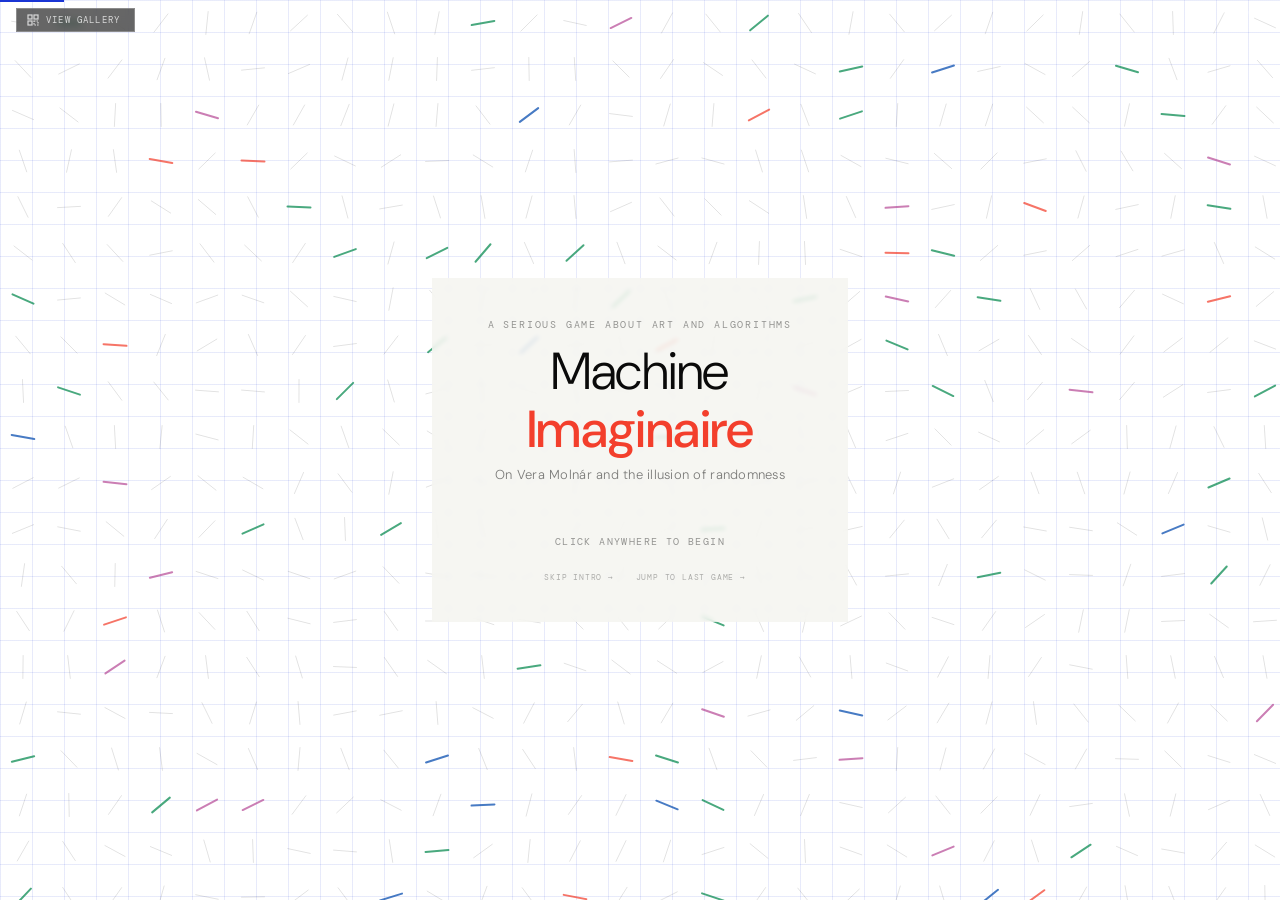
==== index.html @ 977dddbe "Refactor styles and enhance image handling Updated styling and layout for various elements. Improved" ====
<!DOCTYPE html>
<html lang="en">
<head>
  <meta charset="UTF-8">
  <meta name="viewport" content="width=device-width, initial-scale=1.0">
  <title>Vera Molnár — Machine Imaginaire</title>
  <link href="https://fonts.googleapis.com/css2?family=DM+Sans:ital,wght@0,300;0,400;0,500;1,300;1,400&family=DM+Mono:wght@400;500&display=swap" rel="stylesheet">
  <style>
* { box-sizing: border-box; margin: 0; padding: 0; }

:root {
  --white:#ffffff; --black:#0a0a0a; --blue:#1a35d4;
  --blue-lt:#e8ecfc; --red:#e8391a;
  --grid-line:rgba(26,53,212,0.10); --grey:#f2f2f2; --mid:#666;
  --accent1:#1a35d4; --accent2:#0a0a0a; --accent-lt:#e8ecfc;
}
.level-1 { --accent1:#f33f2c; --accent2:#0047ad; --accent-lt:#fdecea; }
.level-2 { --accent1:#02874c; --accent2:#3d3c41; --accent-lt:#e3f5ec; }
.level-end { --accent1:#0047ad; --accent2:#f8e106; --accent-lt:#fffde7; }

html,body { width:100%;height:100%;background:var(--black);
  font-family:'DM Sans',sans-serif;color:var(--black);overflow:hidden; }
#app { width:100vw;height:100vh;position:relative;overflow:hidden; }

.scene { display:none;width:100%;height:100%;position:absolute;inset:0;
  flex-direction:column;align-items:center;justify-content:center; }
.scene.active { display:flex; }
.scene.scrollable { overflow-y:auto;justify-content:flex-start;padding:48px 16px 200px; }

.bg-white { position:absolute;inset:0;background:#fff; }
.bg-grid { position:absolute;inset:0;background:#fff;
  background-image:repeating-linear-gradient(var(--grid-line) 0 1px,transparent 1px 100%),
    repeating-linear-gradient(90deg,var(--grid-line) 0 1px,transparent 1px 100%);
  background-size:32px 32px; }
.bg-black { position:absolute;inset:0;background:var(--black); }
.bg-dark  { position:absolute;inset:0;background:#111; }

/* ── Global progress ── */
.progress-bar { position:fixed;top:0;left:0;right:0;height:2px;
  background:rgba(255,255,255,0.08);z-index:200; }
.progress-fill { height:100%;background:var(--accent1,var(--blue));
  transition:width 0.5s ease,background 0.6s ease; }

.step-dots { position:fixed;top:10px;right:20px;display:flex;gap:6px;z-index:200; }
.sdot { width:5px;height:5px;border-radius:50%;background:rgba(255,255,255,0.2);transition:all 0.3s; }
.sdot.done { background:rgba(255,255,255,0.45); }
.sdot.active { background:#fff;width:16px;border-radius:3px; }

/* ── Scene heading ── */
.scene-heading {
  position:absolute;top:14px;left:50%;transform:translateX(-50%);
  z-index:15;pointer-events:none;
  font-family:'DM Mono',monospace;font-size:9px;letter-spacing:0.16em;
  text-transform:uppercase;color:rgba(0,0,0,0.25);white-space:nowrap;
}
.scene-heading.on-dark { color:rgba(255,255,255,0.2); }

/* ── Gallery button ── */
#gallery-btn {
  position:fixed;top:8px;left:16px;z-index:300;
  display:flex;align-items:center;gap:7px;
  background:rgba(0,0,0,0.6);border:1px solid rgba(255,255,255,0.25);
  padding:5px 14px 5px 10px;cursor:pointer;
  font-family:'DM Mono',monospace;font-size:9px;letter-spacing:0.13em;
  text-transform:uppercase;color:rgba(255,255,255,0.75);
  transition:all 0.2s;backdrop-filter:blur(4px);
}
#gallery-btn:hover { background:rgba(0,0,0,0.85);color:#fff;border-color:rgba(255,255,255,0.6); }

/* ── Gallery overlay ── */
#gallery-overlay { display:none;position:fixed;inset:0;background:rgba(10,10,10,0.96);
  z-index:400;flex-direction:column;align-items:center;justify-content:center;padding:40px 20px; }
#gallery-overlay.open { display:flex; }
.gallery-inner { width:min(720px,94vw);display:flex;flex-direction:column;gap:24px; }
.gallery-header { display:flex;justify-content:space-between;align-items:baseline; }
.gallery-title { font-family:'DM Mono',monospace;font-size:10px;letter-spacing:0.16em;
  text-transform:uppercase;color:rgba(255,255,255,0.4); }
.gallery-close { font-family:'DM Mono',monospace;font-size:9px;letter-spacing:0.12em;
  text-transform:uppercase;color:rgba(255,255,255,0.3);background:none;border:none;cursor:pointer; }
.gallery-close:hover { color:#fff; }
.gallery-slots { display:grid;grid-template-columns:repeat(3,1fr);gap:16px; }
.gallery-slot { aspect-ratio:1;background:rgba(255,255,255,0.03);
  border:1px solid rgba(255,255,255,0.08);
  display:flex;flex-direction:column;align-items:center;justify-content:center;gap:8px;
  overflow:hidden;transition:border-color 0.3s; }
.gallery-slot.unlocked { border-color:rgba(255,255,255,0.2); }
.gallery-slot img { width:100%;height:100%;object-fit:contain; }
.gallery-slot-lock { font-size:20px;color:rgba(255,255,255,0.12); }
.gallery-slot-label { font-family:'DM Mono',monospace;font-size:8px;letter-spacing:0.1em;
  text-transform:uppercase;color:rgba(255,255,255,0.25);text-align:center;padding:0 8px; }
.gallery-slot.unlocked .gallery-slot-label { color:rgba(255,255,255,0.5); }
.gallery-resume-btn { align-self:center;font-family:'DM Sans',sans-serif;font-size:13px;
  padding:11px 28px;background:var(--accent1,#1a35d4);color:#fff;border:none;cursor:pointer; }
.gallery-resume-btn:hover { opacity:0.85; }

/* ── Level transition ── */
#level-transition { display:none;position:fixed;inset:0;z-index:350;
  flex-direction:column;align-items:center;justify-content:center;
  background:var(--lt-bg,#0a0a0a);overflow:hidden;transition:background 0.5s ease; }
#level-transition.show { display:flex;animation:lvlFade 0.5s ease; }
@keyframes lvlFade { from{opacity:0;}to{opacity:1;} }
.lt-inner { position:relative;z-index:10;text-align:center;
  display:flex;flex-direction:column;gap:16px;align-items:center;padding:40px; }
.lt-complete { font-family:'DM Mono',monospace;font-size:9px;letter-spacing:0.22em;
  text-transform:uppercase;color:rgba(255,255,255,0.55); }
.lt-title { font-size:clamp(28px,5vw,48px);font-weight:300;color:#fff;line-height:1.1;letter-spacing:-0.01em; }
.lt-title span { font-weight:500; }
.lt-bar { width:140px;height:2px;background:var(--lt-accent,#fff);opacity:0.8; }
.lt-sub { font-family:'DM Mono',monospace;font-size:10px;letter-spacing:0.14em;
  text-transform:uppercase;color:rgba(255,255,255,0.55); }
.lt-btn { margin-top:18px;font-family:'DM Sans',sans-serif;font-size:13px;
  padding:12px 32px;background:#fff;color:var(--lt-bg,#0a0a0a);border:none;cursor:pointer;
  letter-spacing:0.02em;font-weight:400; }
.lt-btn:hover { opacity:0.88; }

/* ── Sources ── */
#cite-btn { position:fixed;bottom:16px;right:20px;font-family:'DM Mono',monospace;
  font-size:9px;letter-spacing:0.1em;text-transform:uppercase;
  color:rgba(255,255,255,0.2);background:none;border:none;cursor:pointer;z-index:200; }
#cite-btn:hover { color:rgba(255,255,255,0.6); }
#cite-overlay { display:none;position:fixed;inset:0;background:rgba(10,10,10,0.94);
  z-index:500;align-items:center;justify-content:center; }
#cite-overlay.open { display:flex; }
.cite-box { background:#fff;width:min(560px,90vw);padding:32px 36px;max-height:80vh;overflow-y:auto; }
.cite-box h3 { font-family:'DM Mono',monospace;font-size:10px;letter-spacing:0.12em;
  text-transform:uppercase;color:var(--mid);margin-bottom:16px;font-weight:400; }
.cite-box p { font-size:12px;color:var(--black);line-height:1.8;margin-bottom:10px;
  padding-left:1.4em;text-indent:-1.4em; }
.cite-close { display:block;width:100%;margin-top:20px;font-family:'DM Sans',sans-serif;
  font-size:12px;letter-spacing:0.08em;text-transform:uppercase;padding:10px;
  background:var(--black);color:#fff;border:none;cursor:pointer; }

/* ── Title ── */
.title-scene { cursor:pointer;user-select:none;background:#f5f4f0; }
.title-field { position:absolute;inset:0;width:100%;height:100%;z-index:1;opacity:0.9; }
.title-content { position:relative;z-index:10;text-align:center;
  display:flex;flex-direction:column;align-items:center;
  background:rgba(245,244,240,0.82);padding:40px 56px;
  backdrop-filter:blur(2px); }
.title-eyebrow { font-family:'DM Mono',monospace;font-size:10px;letter-spacing:0.18em;
  text-transform:uppercase;color:rgba(0,0,0,0.4);margin-bottom:12px; }
.title-h1 { font-size:clamp(32px,5vw,52px);font-weight:300;color:#0a0a0a;
  letter-spacing:-0.01em;line-height:1.1;margin-bottom:8px; }
.title-h1 span { font-weight:500;color:#f33f2c; }
.title-sub { font-size:13px;font-weight:300;color:rgba(0,0,0,0.5);
  letter-spacing:0.02em;margin-bottom:52px; }
.title-prompt { font-family:'DM Mono',monospace;font-size:10px;letter-spacing:0.14em;
  text-transform:uppercase;color:rgba(0,0,0,0.4);animation:blink 2s ease-in-out infinite; }
@keyframes blink { 0%,100%{opacity:0.35;}50%{opacity:0.85;} }

/* ── Voice anchor ── */
.voice-anchor { position:absolute;bottom:0;left:0;right:0;
  display:flex;flex-direction:column;align-items:center;padding-bottom:24px;z-index:20; }
.section-prog-wrap { width:min(560px,90vw);margin-bottom:5px;display:flex;align-items:center;gap:8px; }
.section-prog-track { flex:1;height:2px;background:rgba(0,0,0,0.08); }
.section-prog-fill { height:100%;background:var(--accent1,var(--blue));transition:width 0.35s ease; }
.section-prog-label { font-family:'DM Mono',monospace;font-size:8px;letter-spacing:0.1em;
  text-transform:uppercase;color:rgba(0,0,0,0.25);white-space:nowrap;min-width:36px;text-align:right; }
.voice-anchor.on-dark .section-prog-track { background:rgba(255,255,255,0.1); }
.voice-anchor.on-dark .section-prog-label { color:rgba(255,255,255,0.25); }
.compass-motif { margin-bottom:0; }
.voice-card { background:#fff;width:min(560px,90vw);padding:18px 22px 16px;
  border-top:3px solid var(--accent1,var(--blue));cursor:pointer;user-select:none; }
#s3 .voice-card p, #s4 .voice-card p { max-height:none; }
#s3 .voice-card { max-width:min(620px,90vw); }
.voice-card p { font-size:clamp(14px,2.2vw,17px);font-weight:300;line-height:1.65;color:var(--black); }
.voice-card p em { font-style:normal;color:var(--accent1,var(--blue));font-weight:500; }
.voice-nav { display:flex;justify-content:space-between;align-items:center;margin-top:10px; }
.voice-back { font-family:'DM Mono',monospace;font-size:9px;letter-spacing:0.1em;
  text-transform:uppercase;color:rgba(0,0,0,0.22);background:none;border:none;
  cursor:pointer;padding:0;transition:color 0.2s; }
.voice-back:hover { color:var(--accent1,var(--blue)); }
.voice-back:disabled { opacity:0;pointer-events:none; }
.voice-tap { font-family:'DM Mono',monospace;font-size:9px;letter-spacing:0.12em;
  text-transform:uppercase;color:var(--mid); }
.voice-card.on-dark { background:rgba(10,10,10,0.88);border-top-color:var(--accent1,#02874c); }
.voice-card.on-dark p { color:rgba(255,255,255,0.9); }
.voice-card.on-dark .voice-back { color:rgba(255,255,255,0.2); }
.voice-card.on-dark .voice-back:hover { color:var(--accent1); }
.voice-card.on-dark .voice-tap { color:rgba(255,255,255,0.4); }

/* ── Game 1 play card ── */
.game1-play-card { background:#fff;width:min(560px,90vw);padding:14px 22px;
  border-top:3px solid var(--accent1,#f33f2c);
  display:flex;align-items:center;justify-content:space-between;gap:12px; }
.game1-play-rule { font-size:13px;font-weight:300;color:var(--black);line-height:1.5; }
.game1-play-rule strong { font-weight:500;color:var(--accent1,#f33f2c); }
.game1-counters { display:flex;gap:14px;flex-shrink:0; }
.game1-counter { display:flex;flex-direction:column;align-items:center;gap:1px; }
.game1-counter-val { font-family:'DM Mono',monospace;font-size:18px;font-weight:500;color:var(--black);line-height:1; }
.count-flash { animation:countFlash 0.5s ease; }
@keyframes countFlash {
  0%{transform:scale(1);}
  30%{transform:scale(1.6);color:#e8391a;}
  100%{transform:scale(1);}
}
.game1-cell.cell-error {
  background:rgba(232,57,26,0.35) !important;
  border-color:#e8391a !important;
  animation:cellErr 0.5s ease;
}
@keyframes cellErr { 0%{background:rgba(232,57,26,0.5);}100%{background:rgba(232,57,26,0.0);} }
.game1-counter-val.wrong-val { color:var(--red); }
.game1-counter-lbl { font-family:'DM Mono',monospace;font-size:8px;letter-spacing:0.08em;text-transform:uppercase;color:var(--mid); }

/* ── Algo explainer ── */
.algo-main-area { position:absolute;top:36px;left:0;right:0;bottom:150px;
  display:flex;align-items:center;justify-content:center;padding:16px;z-index:5; }
.algo-flow-box { width:min(460px,88vw);background:#fff;border:1px solid rgba(0,0,0,0.08);padding:14px; }
.algo-section-label { font-family:'DM Mono',monospace;font-size:9px;letter-spacing:0.14em;
  text-transform:uppercase;color:var(--mid);margin-bottom:8px;display:block; }

/* ── Game 1 layout: pre-game shows grid alongside narration ── */
.game1-area {
  position:absolute;top:36px;left:0;right:0;bottom:150px;
  display:flex;align-items:center;justify-content:center;
  padding:16px;z-index:5;gap:32px;flex-wrap:wrap;
}
.game1-number-col { display:flex;flex-direction:column;align-items:center;gap:14px; }
.game1-section-lbl { font-family:'DM Mono',monospace;font-size:9px;letter-spacing:0.14em;
  text-transform:uppercase;color:rgba(0,0,0,0.28); }
.game1-num { font-family:'DM Mono',monospace;font-size:clamp(64px,12vw,96px);font-weight:500;
  color:var(--black);line-height:1;transition:transform 0.15s; }
.game1-num.shake { animation:shake1 0.35s ease; }
@keyframes shake1 { 0%{transform:translateX(0)}20%{transform:translateX(-8px)}40%{transform:translateX(8px)}60%{transform:translateX(-5px)}80%{transform:translateX(5px)}100%{transform:translateX(0)} }
.game1-num.waiting { color:rgba(0,0,0,0.15); }
.game1-btns { display:flex;gap:10px; }
.game1-btn { width:110px;height:60px;border:1.5px solid rgba(0,0,0,0.12);background:#fff;
  cursor:pointer;font-family:'DM Mono',monospace;font-size:10px;letter-spacing:0.1em;
  text-transform:uppercase;color:var(--mid);
  display:flex;flex-direction:column;align-items:center;justify-content:center;gap:4px;
  transition:all 0.15s; }
.game1-btn:hover:not(:disabled) { background:var(--accent-lt);border-color:var(--accent1);color:var(--accent1); }
.game1-btn.correct { background:var(--accent1);color:#fff;border-color:var(--accent1); }
.game1-btn.wrong   { background:var(--red);color:#fff;border-color:var(--red); }
.game1-btn:disabled { opacity:0.3;cursor:default; }
.game1-btn-icon { font-size:18px;line-height:1; }
.game1-grid-col { display:flex;flex-direction:column;align-items:center;gap:6px; }
.game1-grid { display:grid;grid-template-columns:repeat(5,1fr);gap:2px;width:min(200px,38vw); }
.game1-cell { aspect-ratio:1;background:rgba(0,0,0,0.04);border:0.5px solid rgba(0,0,0,0.07);
  display:flex;align-items:center;justify-content:center;transition:background 0.2s; }
.game1-cell.filled { background:var(--accent-lt,#fdecea); }
.game1-cell.current-cell { border-color:var(--accent1);background:rgba(243,63,44,0.06); }
.game1-grid-label { font-family:'DM Mono',monospace;font-size:8px;letter-spacing:0.1em;
  text-transform:uppercase;color:var(--mid); }

/* ── Sketch ── */
.sketch-main-area { position:absolute;top:30px;left:0;right:0;bottom:215px;
  display:flex;flex-direction:column;align-items:center;justify-content:center;padding:12px;z-index:5; }

/* ── Inclinaisons game ── */
.incl-game-area {
  position:absolute;top:36px;left:0;right:0;bottom:145px;
  display:grid;
  grid-template-columns:min(130px,22vw) min(140px,23vw) 1fr;
  gap:12px;padding:12px 16px;z-index:5;
}

/* Left col: dice + number */
.incl-left-col {
  display:flex;flex-direction:column;align-items:center;justify-content:flex-start;
  gap:10px;padding-top:4px;
}
.incl-dice-label { font-family:'DM Mono',monospace;font-size:8px;letter-spacing:0.12em;
  text-transform:uppercase;color:rgba(0,0,0,0.3);text-align:center; }
.incl-dice-wrap { display:flex;gap:6px;align-items:center; }
.incl-die { cursor:pointer;transition:transform 0.1s; }
.incl-die:hover { transform:scale(1.05); }
.incl-die:active { transform:scale(0.95); }
.incl-die.rolling { animation:dieRoll 0.08s ease infinite; }
@keyframes dieRoll { 0%{transform:rotate(-3deg);}50%{transform:rotate(3deg);}100%{transform:rotate(-3deg);} }
.incl-roll-btn {
  font-family:'DM Sans',sans-serif;font-size:11px;padding:7px 14px;
  background:var(--accent1,#02874c);color:#fff;border:none;cursor:pointer;
  letter-spacing:0.03em;width:100%;transition:opacity 0.2s;
}
.incl-roll-btn:hover { opacity:0.85; }
.incl-roll-btn:disabled { opacity:0.3;cursor:default; }
.incl-result-num {
  font-family:'DM Mono',monospace;font-size:clamp(36px,7vw,56px);font-weight:500;
  color:var(--black);line-height:1;text-align:center;
}
.incl-result-num.blank-num { color:rgba(0,0,0,0.2); }
.incl-result-num.shake { animation:shake1 0.35s ease; }
.incl-blank-confirm {
  display:flex;flex-direction:column;align-items:center;gap:6px;
}
.incl-blank-label { font-family:'DM Mono',monospace;font-size:9px;letter-spacing:0.08em;
  text-transform:uppercase;color:rgba(0,0,0,0.35);text-align:center;line-height:1.6; }
.incl-confirm-btn {
  font-family:'DM Sans',sans-serif;font-size:11px;padding:7px 14px;
  background:rgba(0,0,0,0.08);border:1px solid rgba(0,0,0,0.15);
  color:var(--black);cursor:pointer;width:100%;transition:all 0.15s;
}
.incl-confirm-btn:hover { background:rgba(0,0,0,0.15); }

/* Middle col: lookup table */
.incl-table-col { display:flex;flex-direction:column;gap:6px;overflow-y:auto; }
.incl-table-lbl { font-family:'DM Mono',monospace;font-size:8px;letter-spacing:0.12em;
  text-transform:uppercase;color:var(--mid);flex-shrink:0; }
.incl-table { border-collapse:collapse;width:100%; }
.incl-table th { font-family:'DM Mono',monospace;font-size:7px;letter-spacing:0.08em;
  text-transform:uppercase;color:var(--mid);font-weight:400;padding:3px 5px;
  border-bottom:1px solid rgba(0,117,184,0.2);text-align:left; }
.incl-table td { padding:3px 5px;border-bottom:0.5px solid rgba(0,117,184,0.06);
  font-family:'DM Mono',monospace;font-size:10px;color:var(--black); }
.incl-table tr.active-row td { background:var(--accent1,#02874c);color:#fff; }
.incl-table tr.blank-row td { color:rgba(0,0,0,0.35);font-style:italic; }

/* Right col: orient buttons + grid */
.incl-right-col { display:flex;flex-direction:column;gap:8px;min-width:0; }
.incl-orient-lbl { font-family:'DM Mono',monospace;font-size:8px;letter-spacing:0.12em;
  text-transform:uppercase;color:var(--mid); }
.incl-orient-grid { display:grid;grid-template-columns:repeat(4,1fr);gap:3px;margin-bottom:4px; }
.incl-orient-btn { height:38px;border:1.5px solid rgba(0,117,184,0.2);background:#fff;cursor:pointer;
  display:flex;flex-direction:column;align-items:center;justify-content:center;gap:2px;
  transition:all 0.15s; }
.incl-orient-btn:hover:not(:disabled) { background:var(--accent-lt);border-color:var(--accent1); }
.incl-orient-btn.correct { background:var(--accent1);border-color:var(--accent1); }
.incl-orient-btn.wrong-pick { background:var(--red);border-color:var(--red); }
.incl-orient-btn:disabled { opacity:0.3;cursor:default; }
.incl-orient-btn span { font-family:'DM Mono',monospace;font-size:7px;color:var(--mid); }
.incl-orient-btn.correct span,.incl-orient-btn.wrong-pick span { color:rgba(255,255,255,0.6); }
.incl-grid-lbl { font-family:'DM Mono',monospace;font-size:8px;letter-spacing:0.1em;
  text-transform:uppercase;color:var(--mid); }
.incl-grid { display:grid;grid-template-columns:repeat(5,1fr);gap:2px;
  width:100%;max-width:min(280px,100%); }
.incl-cell { aspect-ratio:1;background:rgba(0,0,0,0.04);border:0.5px solid rgba(0,0,0,0.07);
  display:flex;align-items:center;justify-content:center;transition:background 0.2s; }
.incl-cell.current { background:rgba(0,117,184,0.1);border-color:var(--accent1,#02874c); }
.incl-cell.marked  { background:var(--accent-lt,#e3f2fb); }
.incl-cell.blank-cell { background:rgba(0,0,0,0.02); }

/* Inclinaisons bottom play card */
.incl-play-card { background:#fff;width:min(560px,90vw);padding:12px 22px;
  border-top:3px solid var(--accent1,#02874c);
  display:flex;align-items:center;justify-content:space-between;gap:12px; }
.incl-rule-text { font-size:12px;font-weight:300;color:var(--black);line-height:1.5; }
.incl-rule-text strong { font-weight:500;color:var(--accent1,#02874c); }
.incl-counters { display:flex;gap:14px;flex-shrink:0; }
.incl-counter { display:flex;flex-direction:column;align-items:center;gap:1px; }
.incl-counter-val { font-family:'DM Mono',monospace;font-size:16px;font-weight:500;color:var(--black);line-height:1; }
.incl-counter-val.wrong-val { color:var(--red); }
.incl-counter-lbl { font-family:'DM Mono',monospace;font-size:8px;letter-spacing:0.08em;text-transform:uppercase;color:var(--mid); }

/* ── Artwork reveal ── */
.artwork-main { position:absolute;top:0;left:0;right:0;bottom:150px;
  display:flex;flex-direction:column;align-items:center;justify-content:center;padding:20px;z-index:5; }
.artwork-placeholder { display:flex;flex-direction:column;align-items:center;justify-content:center;
  width:min(480px,80vw);height:min(320px,50vh);
  border:1px solid rgba(0,117,184,0.15);background:rgba(0,117,184,0.03);gap:12px; }
.artwork-placeholder-label { font-family:'DM Mono',monospace;font-size:9px;letter-spacing:0.14em;
  text-transform:uppercase;color:rgba(0,0,0,0.3);text-align:center;line-height:1.8; }
.artwork-img { display:block;max-height:calc(100vh - 220px);max-width:min(640px,88vw);
  width:auto;height:auto;opacity:0;transition:opacity 1.2s ease; }
.artwork-img.visible { opacity:1; }
.artwork-caption { font-family:'DM Mono',monospace;font-size:9px;letter-spacing:0.08em;
  text-transform:uppercase;color:rgba(255,255,255,0.25);margin-top:10px;text-align:center; }

/* ── Ending ── */
.compare-content { position:relative;z-index:10;width:min(820px,95vw);
  display:flex;flex-direction:column;align-items:center;gap:24px;margin:0 auto; }
.compare-header { text-align:center; }
.compare-header h2 { font-size:clamp(20px,3vw,30px);font-weight:300;color:var(--black);margin-top:6px; }
.compare-grids { display:flex;gap:32px;flex-wrap:wrap;justify-content:center;align-items:flex-start; }
.compare-item { display:flex;flex-direction:column;align-items:center;gap:8px; }
.compare-item canvas { border:1px solid rgba(0,71,173,0.2);background:#fff;display:block; }

@keyframes fadein { from{opacity:0;transform:translateY(10px);}to{opacity:1;transform:translateY(0);} }
.fadein { animation:fadein 0.45s ease forwards; }


/* ── V7 additions ── */
/* ── S3b Random Numbers interlude ── */
.rand-scene-area {
  position:absolute;top:36px;left:0;right:0;bottom:150px;
  display:flex;align-items:center;justify-content:center;
  padding:16px 24px;z-index:5;gap:24px;
}
.rand-image-pair {
  display:flex;gap:16px;align-items:flex-start;flex-shrink:0;
}
.rand-img-wrap {
  display:flex;flex-direction:column;align-items:center;gap:6px;
  width:min(160px,26vw);
}
.rand-img-box {
  width:100%;min-height:180px;max-height:300px;
  background:rgba(2,135,76,0.05);
  border:1px solid rgba(2,135,76,0.2);
  display:flex;align-items:center;justify-content:center;
  overflow:hidden;padding:8px;
}
.rand-img-box img {
  width:100%;height:100%;object-fit:cover;
  display:block;
}
.rand-img-caption {
  font-family:'DM Mono',monospace;font-size:7px;letter-spacing:0.1em;
  text-transform:uppercase;color:rgba(0,0,0,0.3);text-align:center;line-height:1.6;
}
.rand-img-placeholder {
  display:flex;flex-direction:column;align-items:center;justify-content:center;
  gap:4px;padding:8px;text-align:center;
}
.rand-img-placeholder-lbl {
  font-family:'DM Mono',monospace;font-size:7px;letter-spacing:0.08em;
  text-transform:uppercase;color:rgba(0,117,184,0.35);line-height:1.6;
}

/* ── Inclinaisons game — centered + drag/drop fixes ── */
.incl-game-area {
  position:absolute;top:36px;left:0;right:0;bottom:145px;
  display:flex;align-items:flex-start;justify-content:center;
  gap:14px;padding:10px 16px;z-index:5;
  /* override old grid */
  grid-template-columns:unset;
}

.incl-left-col {
  display:flex;flex-direction:column;align-items:center;
  gap:8px;padding-top:4px;flex-shrink:0;
  width:min(130px,20vw);
}
.incl-table-col {
  display:flex;flex-direction:column;gap:5px;
  flex-shrink:0;width:min(148px,22vw);overflow-y:visible;
}
.incl-right-col {
  display:flex;flex-direction:column;gap:6px;
  flex:1;min-width:0;max-width:min(320px,42vw);
}

/* Dice — numeral faces */
.incl-die-canvas {
  cursor:pointer;transition:transform 0.1s;border-radius:6px;
  display:block;
}
.incl-die-canvas:hover { transform:scale(1.06); }
.incl-die-canvas:active { transform:scale(0.94); }
.incl-die-canvas.rolling { animation:dieRoll 0.09s ease infinite; }
@keyframes dieRoll { 0%{transform:rotate(-4deg);}50%{transform:rotate(4deg);}100%{transform:rotate(-4deg);} }

/* Orientation buttons — drag source */
.incl-orient-grid {
  display:grid;grid-template-columns:repeat(4,1fr);gap:3px;
}
.incl-orient-btn {
  height:40px;border:1.5px solid rgba(0,117,184,0.2);background:#fff;
  cursor:grab;
  display:flex;flex-direction:column;align-items:center;justify-content:center;gap:2px;
  transition:all 0.15s;user-select:none;
}
.incl-orient-btn:hover:not(:disabled) { background:var(--accent-lt,#e3f2fb);border-color:var(--accent1,#02874c); }
.incl-orient-btn.correct  { background:var(--accent1,#02874c);border-color:var(--accent1,#02874c); }
.incl-orient-btn.wrong-pick { background:var(--red);border-color:var(--red); }
.incl-orient-btn:disabled { opacity:0.3;cursor:default; }
.incl-orient-btn.dragging { opacity:0.5;cursor:grabbing; }
.incl-orient-btn span { font-family:'DM Mono',monospace;font-size:7px;color:var(--mid); }
.incl-orient-btn.correct span,.incl-orient-btn.wrong-pick span { color:rgba(255,255,255,0.6); }

/* Grid cells — drop targets */
.incl-grid {
  display:grid;grid-template-columns:repeat(5,1fr);
  gap:2px;width:100%;
}
.incl-cell {
  aspect-ratio:1;background:rgba(0,0,0,0.04);
  border:0.5px solid rgba(0,0,0,0.07);
  display:flex;align-items:center;justify-content:center;
  transition:background 0.15s,border-color 0.15s;
  position:relative;
}
.incl-cell.current  { background:rgba(0,117,184,0.1);border-color:var(--accent1,#02874c); }
.incl-cell.marked   { background:var(--accent-lt,#e3f2fb); }
.incl-cell.blank-cell { background:rgba(0,0,0,0.02); }
.incl-cell.drag-over { background:rgba(0,117,184,0.18);border-color:var(--accent1,#02874c);border-width:1.5px; }
.incl-cell.drop-correct { background:rgba(0,117,184,0.25); }
.incl-cell.drop-wrong   { background:rgba(232,57,26,0.15); }

/* Drag ghost */
#drag-ghost {
  position:fixed;pointer-events:none;z-index:9999;
  background:#02874c;border-radius:4px;
  display:none;align-items:center;justify-content:center;
  opacity:0.85;
}


/* ════════════════════════════════
   V8: 3D DICE, GALLERY, PDF
════════════════════════════════ */

/* ── 3D Dice ── */
.dice-wrap {
  display:flex;gap:10px;align-items:center;justify-content:center;
  perspective:300px;
}
.die-scene {
  width:52px;height:52px;
  perspective:300px;cursor:pointer;
  position:relative;
}
.die-scene:hover .die-cube { filter:brightness(1.04); }
.die-cube {
  width:52px;height:52px;
  position:relative;transform-style:preserve-3d;
  transition:transform 0.7s cubic-bezier(0.22,0.61,0.36,1);
  transform:rotateX(-22deg) rotateY(28deg);
}
.die-face {
  position:absolute;width:52px;height:52px;
  background:#fff;border:1.5px solid var(--accent1,#02874c);
  display:flex;align-items:center;justify-content:center;
  font-family:'DM Mono',monospace;font-size:20px;font-weight:bold;
  color:var(--accent1,#02874c);
  border-radius:5px;backface-visibility:hidden;
}
.die-face.front  { transform:translateZ(26px); }
.die-face.back   { transform:rotateY(180deg) translateZ(26px); }
.die-face.right  { transform:rotateY(90deg)  translateZ(26px); }
.die-face.left   { transform:rotateY(-90deg) translateZ(26px); }
.die-face.top    { transform:rotateX(90deg)  translateZ(26px); }
.die-face.bottom { transform:rotateX(-90deg) translateZ(26px); }
.die-label {
  font-family:'DM Mono',monospace;font-size:7px;letter-spacing:0.1em;
  text-transform:uppercase;color:rgba(0,0,0,0.3);text-align:center;margin-top:2px;
}
.die-result-row {
  display:flex;flex-direction:column;align-items:center;gap:2px;margin-top:4px;
}
.die-result-num {
  font-family:'DM Mono',monospace;font-size:clamp(32px,6vw,48px);
  font-weight:500;color:var(--black);line-height:1;
}
.die-result-num.blank-num { color:rgba(0,0,0,0.2); }
.die-result-num.shake { animation:shake1 0.35s ease; }
.die-hint {
  font-family:'DM Mono',monospace;font-size:8px;letter-spacing:0.08em;
  text-transform:uppercase;color:rgba(0,0,0,0.25);text-align:center;
}

/* ── Gallery — light backdrop ── */
#gallery-overlay {
  background:rgba(245,244,240,0.97) !important;
}
.gallery-inner {
  background:transparent;
}
.gallery-title {
  color:rgba(0,0,0,0.4) !important;
}
.gallery-close {
  color:rgba(0,0,0,0.3) !important;
}
.gallery-close:hover { color:var(--black) !important; }
.gallery-slot {
  background:rgba(0,0,0,0.03) !important;
  border:1px solid rgba(0,0,0,0.1) !important;
}
.gallery-slot.unlocked {
  border-color:rgba(0,0,0,0.2) !important;
}
.gallery-slot-lock { color:rgba(0,0,0,0.15) !important; }
.gallery-slot-label { color:rgba(0,0,0,0.3) !important; }
.gallery-slot.unlocked .gallery-slot-label { color:rgba(0,0,0,0.55) !important; }

/* PDF download button per slot */
.gallery-slot-nav {
  position:absolute;top:6px;left:6px;right:6px;
  font-family:'DM Mono',monospace;font-size:8px;letter-spacing:0.08em;
  text-transform:uppercase;color:var(--black);
  background:rgba(255,255,255,0.92);border:1px solid rgba(0,0,0,0.15);
  padding:5px 4px;cursor:pointer;opacity:0;transition:opacity 0.18s;
  text-align:center;
}
.gallery-slot:hover .gallery-slot-nav { opacity:1; }
.gallery-slot:not(.unlocked) .gallery-slot-nav { opacity:1; top:auto;bottom:28px; }
.gallery-slot-nav:hover { background:var(--accent1,#0047ad);color:#fff;border-color:var(--accent1,#0047ad); }
.gallery-slot-download {
  position:absolute;bottom:6px;right:6px;
  font-family:'DM Mono',monospace;font-size:7px;letter-spacing:0.1em;
  text-transform:uppercase;color:var(--accent1,#1a35d4);
  background:rgba(255,255,255,0.9);border:1px solid rgba(0,0,0,0.12);
  padding:3px 7px;cursor:pointer;opacity:0;transition:opacity 0.2s;
}
.gallery-slot:hover .gallery-slot-nav {
  position:absolute;top:6px;left:6px;right:6px;
  font-family:'DM Mono',monospace;font-size:8px;letter-spacing:0.08em;
  text-transform:uppercase;color:var(--black);
  background:rgba(255,255,255,0.92);border:1px solid rgba(0,0,0,0.15);
  padding:5px 4px;cursor:pointer;opacity:0;transition:opacity 0.18s;
  text-align:center;
}
.gallery-slot:hover .gallery-slot-nav { opacity:1; }
.gallery-slot:not(.unlocked) .gallery-slot-nav { opacity:1; top:auto;bottom:28px; }
.gallery-slot-nav:hover { background:var(--accent1,#0047ad);color:#fff;border-color:var(--accent1,#0047ad); }
.gallery-slot-download { opacity:1; }

/* incl-left-col: ensure roll button gone, dice clickable */
.incl-roll-btn { display:none !important; }

  
/* ════ V9: Free Composition + Final Card ════ */

/* ── Free composition scene ── */
.freecomp-area {
  position:absolute;top:36px;left:0;right:0;bottom:148px;
  display:flex;align-items:flex-start;justify-content:center;
  gap:20px;padding:10px 16px;z-index:5;overflow-y:auto;
}
.freecomp-controls {
  display:flex;flex-direction:column;gap:10px;
  width:min(220px,38vw);flex-shrink:0;
}
.freecomp-controls-label {
  font-family:'DM Mono',monospace;font-size:9px;letter-spacing:0.14em;
  text-transform:uppercase;color:rgba(0,0,0,0.4);
}
.freecomp-param { display:flex;flex-direction:column;gap:4px; }
.param-label {
  font-family:'DM Mono',monospace;font-size:8px;letter-spacing:0.1em;
  text-transform:uppercase;color:rgba(0,0,0,0.4);
}
.param-options { display:flex;gap:4px;flex-wrap:wrap; }
.param-options-col { display:flex;flex-direction:column;gap:3px; }
.param-btn {
  width:36px;height:36px;border:1.5px solid rgba(0,0,0,0.12);
  background:#fff;cursor:pointer;padding:4px;
  display:flex;align-items:center;justify-content:center;
  transition:all 0.15s;
}
.param-btn:hover { border-color:var(--accent1,#0047ad); }
.param-btn.active { border-color:var(--accent1,#0047ad);border-width:2px;background:var(--accent-lt,#fffde7); }
.color-btn { width:24px;height:24px;border-radius:50%;border:2px solid transparent; }
.color-btn.active { border-color:#0a0a0a !important; }
.param-btn-wide {
  width:100%;padding:7px 10px;border:1.5px solid rgba(0,0,0,0.12);
  background:#fff;cursor:pointer;text-align:left;
  font-family:'DM Sans',sans-serif;font-size:11px;font-weight:300;
  color:rgba(0,0,0,0.6);transition:all 0.15s;
}
.param-btn-wide:hover { border-color:var(--accent1,#0047ad); }
.param-btn-wide.active { border-color:var(--accent1,#0047ad);border-width:2px;
  background:var(--accent-lt,#fffde7);color:var(--black); }
.param-slider {
  width:100%;accent-color:var(--accent1,#0047ad);
  height:3px;cursor:pointer;
}
.fc-generate-btn {
  font-family:'DM Sans',sans-serif;font-size:12px;padding:9px 0;
  background:var(--accent1,#0047ad);color:#fff;border:none;cursor:pointer;
  width:100%;letter-spacing:0.03em;margin-top:4px;
}
.fc-generate-btn:hover { opacity:0.85; }
.fc-clear-btn {
  font-family:'DM Sans',sans-serif;font-size:11px;padding:7px 0;
  background:none;border:1px solid rgba(0,0,0,0.15);
  color:rgba(0,0,0,0.4);cursor:pointer;width:100%;
}
.fc-clear-btn:hover { border-color:rgba(0,0,0,0.4);color:var(--black); }
.freecomp-canvas-wrap {
  display:flex;flex-direction:column;align-items:center;gap:6px;flex-shrink:0;
}
#fc-canvas {
  display:block;border:1px solid rgba(0,0,0,0.1);background:#fff;
  width:min(300px,50vw);height:min(300px,50vw);
}
.fc-canvas-label {
  font-family:'DM Mono',monospace;font-size:8px;letter-spacing:0.1em;
  text-transform:uppercase;color:rgba(0,0,0,0.3);
}
.angle-btn {
  width:32px;height:32px;border:1.5px solid rgba(0,0,0,0.12);
  background:#fff;cursor:pointer;padding:3px;
  display:flex;align-items:center;justify-content:center;transition:all 0.15s;
}
.angle-btn:hover { border-color:var(--accent1,#0047ad); }
.angle-btn.active { border-color:var(--accent1,#0047ad);background:var(--accent-lt,#fffde7);border-width:2px; }

/* ── Final card (shown within S5 after artwork narration) ── */
#final-card {
  display:none;
  position:absolute;inset:0;z-index:30;
  background:#fff;
  flex-direction:column;align-items:center;justify-content:center;
  padding:32px 20px;gap:20px;overflow-y:auto;
}
#final-card.show { display:flex; }
.final-quote-block {
  background:var(--black);color:#fff;
  padding:24px 28px;width:min(560px,88vw);
}
.final-quote-eyebrow {
  font-family:'DM Mono',monospace;font-size:9px;letter-spacing:0.12em;
  text-transform:uppercase;color:rgba(255,255,255,0.4);margin-bottom:10px;
}
.final-quote-text {
  font-size:14px;font-weight:300;line-height:1.75;
  color:rgba(255,255,255,0.85);font-style:italic;
}
.final-actions {
  display:flex;gap:10px;flex-wrap:wrap;justify-content:center;
}
.final-btn {
  font-family:'DM Sans',sans-serif;font-size:11px;padding:8px 18px;
  border:1px solid rgba(0,0,0,0.2);background:#fff;color:var(--black);cursor:pointer;
}
.final-btn:hover { background:#f2f2f2; }
.final-btn.primary { background:var(--accent1,#0047ad);color:#fff;border-color:var(--accent1,#0047ad); }
.final-btn.primary:hover { opacity:0.85; }

/* Artwork scene - now light */
.artwork-placeholder {
  border:1px solid rgba(0,117,184,0.15) !important;
  background:rgba(0,117,184,0.03) !important;
}
.artwork-placeholder-label { color:rgba(0,0,0,0.3) !important; }
.artwork-caption { color:rgba(0,0,0,0.35) !important; }


/* ════ V10: Free composition redesign ════ */

/* Layout */
.fc-setup-area {
  position:absolute;top:36px;left:0;right:0;bottom:148px;
  display:flex;align-items:flex-start;justify-content:center;
  gap:20px;padding:10px 16px;z-index:5;overflow-y:auto;
}
.fc-params-col {
  display:flex;flex-direction:column;gap:9px;
  width:min(220px,36vw);flex-shrink:0;padding-top:2px;
}
.fc-section-lbl {
  font-family:'DM Mono',monospace;font-size:9px;letter-spacing:0.14em;
  text-transform:uppercase;color:rgba(0,0,0,0.35);
}
.fc-param-row { display:flex;flex-direction:column;gap:4px; }
.fc-param-label {
  font-family:'DM Mono',monospace;font-size:8px;letter-spacing:0.1em;
  text-transform:uppercase;color:rgba(0,0,0,0.35);
}
.fc-param-opts { display:flex;gap:4px;flex-wrap:wrap; }
.fc-param-opts-col { display:flex;flex-direction:column;gap:3px; }
.fc-color-row { display:flex;gap:5px;flex-wrap:wrap; }

/* Symbol buttons */
.fc-opt-btn {
  display:flex;flex-direction:column;align-items:center;gap:3px;
  padding:5px 6px;border:1.5px solid rgba(0,0,0,0.12);
  background:#fff;cursor:pointer;transition:all 0.15s;min-width:48px;
}
.fc-opt-btn span {
  font-family:'DM Mono',monospace;font-size:7px;letter-spacing:0.06em;
  text-transform:uppercase;color:rgba(0,0,0,0.4);
}
.fc-opt-btn:hover { border-color:var(--accent1,#0047ad); }
.fc-opt-btn.active { border-color:var(--accent1,#0047ad);border-width:2px;
  background:var(--accent-lt,#fffde7); }

/* Colour buttons */
.fc-col-btn {
  width:22px;height:22px;border-radius:50%;
  border:2px solid transparent;cursor:pointer;transition:border-color 0.15s;
}
.fc-col-btn.active { border-color:#0a0a0a; }
.fc-col-btn:hover { transform:scale(1.1); }

/* Slider */
.fc-slider {
  width:100%;accent-color:var(--accent1,#0047ad);cursor:pointer;height:3px;
}

/* Orientation rule buttons */
.fc-rule-btn {
  width:100%;padding:6px 10px;border:1.5px solid rgba(0,0,0,0.12);
  background:#fff;cursor:pointer;text-align:left;
  font-family:'DM Sans',sans-serif;font-size:11px;font-weight:300;
  color:rgba(0,0,0,0.55);transition:all 0.15s;
}
.fc-rule-btn:hover { border-color:var(--accent1,#0047ad); }
.fc-rule-btn.active { border-color:var(--accent1,#0047ad);border-width:2px;
  background:var(--accent-lt,#fffde7);color:var(--black); }

/* Angle buttons */
.fc-angle-row { display:flex;gap:3px;flex-wrap:wrap; }
.fc-angle-btn {
  width:28px;height:28px;border:1.5px solid rgba(0,0,0,0.12);
  background:#fff;cursor:pointer;padding:3px;
  display:flex;align-items:center;justify-content:center;transition:all 0.15s;
}
.fc-angle-btn:hover { border-color:var(--accent1,#0047ad); }
.fc-angle-btn.active { border-color:var(--accent1,#0047ad);border-width:2px;
  background:var(--accent-lt,#fffde7); }

/* Generate button */
.fc-generate-btn {
  font-family:'DM Sans',sans-serif;font-size:12px;padding:9px 0;
  background:var(--accent1,#0047ad);color:#fff;border:none;cursor:pointer;
  width:100%;letter-spacing:0.03em;margin-top:2px;
}
.fc-generate-btn:hover { opacity:0.85; }
.fc-generate-btn:disabled { opacity:0.4;cursor:default; }

/* Canvas col */
.fc-canvas-col {
  display:flex;flex-direction:column;align-items:center;gap:8px;flex-shrink:0;
}
.fc-canvas-lbl {
  font-family:'DM Mono',monospace;font-size:8px;letter-spacing:0.1em;
  text-transform:uppercase;color:rgba(0,0,0,0.3);align-self:flex-start;
}
#fc-canvas {
  display:block;border:1px solid rgba(0,0,0,0.1);background:#fff;
  cursor:default;
  width:min(300px,48vw);height:min(300px,48vw);
}
#fc-canvas.editable { cursor:pointer; }

/* Popover */
.fc-popover {
  position:absolute;background:#fff;border:1.5px solid rgba(0,71,173,0.3);
  padding:10px 12px;z-index:100;min-width:190px;
  box-shadow:0 4px 16px rgba(0,0,0,0.12);
}
.fc-pop-section { margin-bottom:8px; }
.fc-pop-section:last-child { margin-bottom:0; }
.fc-pop-label {
  font-family:'DM Mono',monospace;font-size:7px;letter-spacing:0.1em;
  text-transform:uppercase;color:rgba(0,0,0,0.4);margin-bottom:5px;
}
.fc-pop-row { display:flex;gap:4px;align-items:center;flex-wrap:wrap; }
.fc-pop-sym-btn {
  width:30px;height:30px;border:1.5px solid rgba(0,0,0,0.12);
  background:#fff;cursor:pointer;padding:3px;
  display:flex;align-items:center;justify-content:center;transition:all 0.15s;
}
.fc-pop-sym-btn:hover,.fc-pop-sym-btn.active {
  border-color:var(--accent1,#0047ad);border-width:2px;background:var(--accent-lt,#fffde7);
}
.fc-pop-col-btn {
  width:20px;height:20px;border-radius:50%;border:2px solid transparent;cursor:pointer;
}
.fc-pop-col-btn.active { border-color:#0a0a0a; }
.fc-pop-col-btn:hover { transform:scale(1.12); }
.fc-pop-clear {
  font-family:'DM Mono',monospace;font-size:8px;letter-spacing:0.06em;
  text-transform:uppercase;padding:4px 8px;
  border:1px solid rgba(0,0,0,0.2);background:#fff;cursor:pointer;color:rgba(0,0,0,0.5);
}
.fc-pop-clear:hover { background:#f2f2f2; }
.fc-pop-close {
  font-family:'DM Mono',monospace;font-size:8px;letter-spacing:0.06em;
  text-transform:uppercase;padding:4px 8px;
  border:1px solid var(--accent1,#0047ad);background:var(--accent1,#0047ad);
  cursor:pointer;color:#fff;
}

/* Canvas actions */
.fc-canvas-actions {
  display:flex;align-items:center;gap:12px;width:min(300px,48vw);
}
.fc-edit-hint {
  font-family:'DM Mono',monospace;font-size:8px;letter-spacing:0.08em;
  text-transform:uppercase;color:rgba(0,0,0,0.3);flex:1;
}
.fc-save-btn {
  font-family:'DM Sans',sans-serif;font-size:11px;padding:6px 14px;
  background:var(--accent1,#0047ad);color:#fff;border:none;cursor:pointer;
  white-space:nowrap;
}
.fc-save-btn:hover { opacity:0.85; }

/* Saved versions */
.fc-versions {
  display:flex;flex-direction:column;gap:6px;
  width:min(300px,48vw);max-height:120px;overflow-y:auto;
}
.fc-version-item {
  display:flex;align-items:center;gap:8px;padding:5px 8px;
  background:#f8f8f8;border:1px solid rgba(0,0,0,0.08);
}
.fc-version-thumb {
  width:32px;height:32px;border:0.5px solid rgba(0,0,0,0.1);flex-shrink:0;
}
.fc-version-label {
  font-family:'DM Mono',monospace;font-size:9px;letter-spacing:0.06em;
  text-transform:uppercase;color:rgba(0,0,0,0.5);flex:1;
}
.fc-version-dl {
  font-family:'DM Mono',monospace;font-size:8px;letter-spacing:0.06em;
  text-transform:uppercase;padding:3px 7px;
  border:1px solid rgba(0,0,0,0.15);background:#fff;
  cursor:pointer;color:var(--accent1,#0047ad);
}
.fc-version-dl:hover { background:#f2f2f2; }

/* Skip button on pre-voice cards */
.skip-game-btn {
  font-family:'DM Mono',monospace;font-size:8px;letter-spacing:0.1em;
  text-transform:uppercase;color:rgba(0,0,0,0.3);
  background:none;border:none;cursor:pointer;padding:0 0 0 10px;
  transition:color 0.2s;flex-shrink:0;
}
.skip-game-btn:hover { color:var(--accent1,#1a35d4); }


/* ════ V11: Free composition full params ════ */

.fc-area {
  position:absolute;top:36px;left:0;right:0;bottom:148px;
  display:flex;align-items:flex-start;justify-content:center;
  gap:16px;padding:8px 14px;z-index:5;overflow:hidden;
}
.fc-params {
  display:flex;flex-direction:column;gap:7px;
  width:min(230px,38vw);flex-shrink:0;overflow-y:auto;
  padding-right:4px;height:100%;
}
.fc-params-title {
  font-family:'DM Mono',monospace;font-size:9px;letter-spacing:0.14em;
  text-transform:uppercase;color:rgba(0,0,0,0.35);flex-shrink:0;
}
.fc-param-block { display:flex;flex-direction:column;gap:3px;flex-shrink:0; }
.fc-param-lbl {
  font-family:'DM Mono',monospace;font-size:7.5px;letter-spacing:0.1em;
  text-transform:uppercase;color:rgba(0,0,0,0.35);
}
.fc-row { display:flex;gap:3px;flex-wrap:wrap;align-items:center; }
.fc-col { display:flex;flex-direction:column;gap:3px; }

/* Symbol buttons */
.fc-sym-btn {
  display:flex;flex-direction:column;align-items:center;gap:2px;
  padding:4px 6px;border:1.5px solid rgba(0,0,0,0.12);
  background:#fff;cursor:pointer;transition:all 0.12s;min-width:44px;
}
.fc-sym-btn span { font-family:'DM Mono',monospace;font-size:6.5px;letter-spacing:0.06em;text-transform:uppercase;color:rgba(0,0,0,0.4); }
.fc-sym-btn:hover,.fc-sym-btn.active { border-color:var(--accent1,#0047ad);border-width:2px; }
.fc-sym-btn.active { background:var(--accent-lt,#fffde7); }

/* Colour mode */
.fc-col-mode { display:flex;gap:3px; }
.fc-mode-btn {
  flex:1;padding:5px 4px;border:1.5px solid rgba(0,0,0,0.12);
  background:#fff;cursor:pointer;font-family:'DM Mono',monospace;
  font-size:7px;letter-spacing:0.06em;text-transform:uppercase;color:rgba(0,0,0,0.45);
  transition:all 0.12s;
}
.fc-mode-btn:hover,.fc-mode-btn.active { border-color:var(--accent1,#0047ad);border-width:2px; }
.fc-mode-btn.active { background:var(--accent-lt,#fffde7);color:var(--black); }

/* Colour dots */
.fc-colors { gap:4px; }
.fc-col-btn {
  width:20px;height:20px;border-radius:50%;border:2px solid transparent;
  cursor:pointer;transition:transform 0.12s;
}
.fc-col-btn.active { border-color:#0a0a0a; }
.fc-col-btn:hover { transform:scale(1.12); }

/* Range sliders */
.fc-range { width:100%;accent-color:var(--accent1,#0047ad);cursor:pointer;height:3px; }

/* Tilt / grid / density / rule buttons */
.fc-tilt-btn,.fc-grid-btn,.fc-density-btn {
  padding:4px 7px;border:1.5px solid rgba(0,0,0,0.12);background:#fff;cursor:pointer;
  font-family:'DM Mono',monospace;font-size:7px;letter-spacing:0.06em;text-transform:uppercase;
  color:rgba(0,0,0,0.45);transition:all 0.12s;
}
.fc-tilt-btn:hover,.fc-grid-btn:hover,.fc-density-btn:hover,
.fc-tilt-btn.active,.fc-grid-btn.active,.fc-density-btn.active {
  border-color:var(--accent1,#0047ad);border-width:2px;
}
.fc-tilt-btn.active,.fc-grid-btn.active,.fc-density-btn.active {
  background:var(--accent-lt,#fffde7);color:var(--black);
}
.fc-rule-btn {
  padding:5px 8px;border:1.5px solid rgba(0,0,0,0.12);background:#fff;cursor:pointer;
  text-align:left;font-family:'DM Sans',sans-serif;font-size:10px;font-weight:300;
  color:rgba(0,0,0,0.5);transition:all 0.12s;
}
.fc-rule-btn:hover,.fc-rule-btn.active { border-color:var(--accent1,#0047ad);border-width:2px; }
.fc-rule-btn.active { background:var(--accent-lt,#fffde7);color:var(--black); }
.fc-angles { gap:3px; }
.fc-ang-btn {
  width:26px;height:26px;border:1.5px solid rgba(0,0,0,0.12);background:#fff;
  cursor:pointer;padding:3px;display:flex;align-items:center;justify-content:center;transition:all 0.12s;
}
.fc-ang-btn:hover,.fc-ang-btn.active { border-color:var(--accent1,#0047ad);border-width:2px; }
.fc-ang-btn.active { background:var(--accent-lt,#fffde7); }

/* Generate button */
.fc-gen-btn {
  font-family:'DM Sans',sans-serif;font-size:12px;padding:9px 0;
  background:var(--accent1,#0047ad);color:#fff;border:none;cursor:pointer;
  width:100%;letter-spacing:0.03em;flex-shrink:0;margin-top:2px;
}
.fc-gen-btn:hover { opacity:0.85; }
.fc-gen-btn:disabled { opacity:0.4;cursor:default; }

/* Canvas side */
.fc-canvas-side {
  display:flex;flex-direction:column;align-items:center;gap:8px;flex-shrink:0;
}
.fc-canvas-lbl {
  font-family:'DM Mono',monospace;font-size:8px;letter-spacing:0.1em;
  text-transform:uppercase;color:rgba(0,0,0,0.3);align-self:flex-start;
}
#fc-canvas {
  display:block;border:1px solid rgba(0,0,0,0.1);background:#fff;
  width:min(380px,52vw);height:min(380px,52vw);
}
.fc-actions { display:flex;gap:8px;width:min(380px,52vw); }
.fc-save-btn {
  font-family:'DM Sans',sans-serif;font-size:11px;padding:6px 14px;
  background:var(--accent1,#0047ad);color:#fff;border:none;cursor:pointer;flex:1;
}
.fc-save-btn:hover { opacity:0.85; }
.fc-versions-list {
  display:flex;flex-direction:column;gap:5px;width:min(380px,52vw);
  max-height:100px;overflow-y:auto;
}
.fc-ver-item {
  display:flex;align-items:center;gap:8px;padding:4px 8px;
  background:#f8f8f8;border:1px solid rgba(0,0,0,0.07);
}
.fc-ver-thumb { width:28px;height:28px;border:0.5px solid rgba(0,0,0,0.1);flex-shrink:0; }
.fc-ver-lbl { font-family:'DM Mono',monospace;font-size:8px;letter-spacing:0.06em;text-transform:uppercase;color:rgba(0,0,0,0.45);flex:1; }
.fc-ver-dl {
  font-family:'DM Mono',monospace;font-size:7px;letter-spacing:0.06em;text-transform:uppercase;
  padding:3px 7px;border:1px solid rgba(0,0,0,0.15);background:#fff;cursor:pointer;color:var(--accent1,#0047ad);
}
.fc-ver-dl:hover { background:#f2f2f2; }


/* ════ V12: Free composition — full redesign ════ */

.fc-area {
  position:absolute;top:36px;left:0;right:0;bottom:148px;
  display:flex;align-items:flex-start;justify-content:center;
  gap:14px;padding:8px 12px;z-index:5;overflow:hidden;
}
.fc-params {
  display:flex;flex-direction:column;gap:6px;
  width:min(240px,40vw);flex-shrink:0;overflow-y:auto;
  height:100%;padding-right:2px;
}
/* Thin scrollbar */
.fc-params::-webkit-scrollbar{width:3px;}
.fc-params::-webkit-scrollbar-track{background:transparent;}
.fc-params::-webkit-scrollbar-thumb{background:rgba(0,0,0,0.15);border-radius:2px;}

.fc-params-title {
  font-family:'DM Mono',monospace;font-size:9px;letter-spacing:0.14em;
  text-transform:uppercase;color:rgba(0,0,0,0.35);flex-shrink:0;
}
.fc-param-block { display:flex;flex-direction:column;gap:3px;flex-shrink:0; }
.fc-mark-section { display:flex;flex-direction:column;gap:5px; }
.fc-param-lbl {
  font-family:'DM Mono',monospace;font-size:7.5px;letter-spacing:0.1em;
  text-transform:uppercase;color:rgba(0,0,0,0.35);
}
.fc-row { display:flex;gap:3px;flex-wrap:wrap;align-items:center; }
.fc-col { display:flex;flex-direction:column;gap:3px; }

/* Symbol buttons */
.fc-sym-btn {
  display:flex;flex-direction:column;align-items:center;gap:2px;
  padding:4px 5px;border:1.5px solid rgba(0,0,0,0.12);
  background:#fff;cursor:pointer;transition:all 0.12s;min-width:42px;
}
.fc-sym-btn span {
  font-family:'DM Mono',monospace;font-size:6.5px;letter-spacing:0.06em;
  text-transform:uppercase;color:rgba(0,0,0,0.4);
}
.fc-sym-btn:hover,.fc-sym-btn.active { border-color:var(--accent1,#0047ad);border-width:2px; }
.fc-sym-btn.active { background:var(--accent-lt,#fffde7); }

/* Universal small button */
.fc-small-btn {
  padding:4px 7px;border:1.5px solid rgba(0,0,0,0.12);background:#fff;cursor:pointer;
  font-family:'DM Mono',monospace;font-size:7px;letter-spacing:0.06em;
  text-transform:uppercase;color:rgba(0,0,0,0.45);transition:all 0.12s;
}
.fc-small-btn:hover { border-color:var(--accent1,#0047ad); }
.fc-small-btn.active { border-color:var(--accent1,#0047ad);border-width:2px;
  background:var(--accent-lt,#fffde7);color:var(--black); }

/* Orientation rule */
.fc-rule-btn {
  padding:5px 8px;border:1.5px solid rgba(0,0,0,0.12);background:#fff;cursor:pointer;
  text-align:left;font-family:'DM Sans',sans-serif;font-size:10px;font-weight:300;
  color:rgba(0,0,0,0.5);transition:all 0.12s;
}
.fc-rule-btn:hover,.fc-rule-btn.active { border-color:var(--accent1,#0047ad);border-width:2px; }
.fc-rule-btn.active { background:var(--accent-lt,#fffde7);color:var(--black); }
.fc-angles { gap:3px; }
.fc-ang-btn {
  width:25px;height:25px;border:1.5px solid rgba(0,0,0,0.12);background:#fff;
  cursor:pointer;padding:2px;display:flex;align-items:center;justify-content:center;
  transition:all 0.12s;
}
.fc-ang-btn:hover,.fc-ang-btn.active { border-color:var(--accent1,#0047ad);border-width:2px; }
.fc-ang-btn.active { background:var(--accent-lt,#fffde7); }

/* Colour */
.fc-colors { gap:4px; }
.fc-col-btn {
  width:19px;height:19px;border-radius:50%;border:2px solid transparent;
  cursor:pointer;transition:transform 0.12s;flex-shrink:0;
}
.fc-col-btn.active { border-color:#0a0a0a; }
.fc-col-btn:hover { transform:scale(1.12); }

/* Slider */
.fc-range { width:100%;accent-color:var(--accent1,#0047ad);cursor:pointer;height:3px; }

/* Generate */
.fc-gen-btn {
  font-family:'DM Sans',sans-serif;font-size:12px;padding:9px 0;
  background:var(--accent1,#0047ad);color:#fff;border:none;cursor:pointer;
  width:100%;letter-spacing:0.03em;flex-shrink:0;margin-top:4px;
}
.fc-gen-btn:hover { opacity:0.85; }
.fc-gen-btn:disabled { opacity:0.4;cursor:default; }

/* Canvas side */
.fc-canvas-side {
  display:flex;flex-direction:column;align-items:center;gap:8px;flex-shrink:0;
}
.fc-canvas-lbl {
  font-family:'DM Mono',monospace;font-size:8px;letter-spacing:0.1em;
  text-transform:uppercase;color:rgba(0,0,0,0.3);align-self:flex-start;
}
#fc-canvas {
  display:block;border:1px solid rgba(0,0,0,0.1);background:#fff;
  width:min(380px,52vw);height:min(380px,52vw);
}
.fc-actions {
  display:flex;flex-direction:column;gap:5px;width:min(380px,52vw);
}
.fc-hint {
  font-family:'DM Mono',monospace;font-size:7.5px;letter-spacing:0.06em;
  text-transform:uppercase;color:rgba(0,0,0,0.3);line-height:1.5;
}
.fc-save-btn {
  font-family:'DM Sans',sans-serif;font-size:11px;padding:7px 14px;
  background:var(--accent1,#0047ad);color:#fff;border:none;cursor:pointer;
}
.fc-save-btn:hover { opacity:0.85; }
.fc-versions-list {
  display:flex;flex-direction:column;gap:4px;width:min(380px,52vw);
  max-height:90px;overflow-y:auto;
}
.fc-ver-item {
  display:flex;align-items:center;gap:7px;padding:4px 7px;
  background:#f8f8f8;border:1px solid rgba(0,0,0,0.07);
}
.fc-ver-thumb { width:26px;height:26px;border:0.5px solid rgba(0,0,0,0.08);flex-shrink:0; }
.fc-ver-lbl {
  font-family:'DM Mono',monospace;font-size:7.5px;letter-spacing:0.06em;
  text-transform:uppercase;color:rgba(0,0,0,0.4);flex:1;
}
.fc-ver-dl {
  font-family:'DM Mono',monospace;font-size:7px;letter-spacing:0.06em;text-transform:uppercase;
  padding:3px 6px;border:1px solid rgba(0,0,0,0.12);background:#fff;
  cursor:pointer;color:var(--accent1,#0047ad);
}
.fc-ver-dl:hover { background:#f2f2f2; }


/* ════ V13: Order & Disturbance game ════ */
.od-area {
  position:absolute;top:36px;left:0;right:0;bottom:148px;
  display:flex;align-items:flex-start;justify-content:center;
  gap:18px;padding:8px 14px;z-index:5;overflow:hidden;
}
.od-params {
  display:flex;flex-direction:row;gap:16px;align-items:flex-start;
  flex-shrink:0;overflow-y:auto;height:100%;padding-right:3px;
}
.od-params-col {
  display:flex;flex-direction:column;gap:9px;width:min(216px,30vw);
}
.od-params-col .od-title { margin-bottom:2px; }
.od-params::-webkit-scrollbar{width:3px;}
.od-params::-webkit-scrollbar-thumb{background:rgba(0,0,0,0.15);border-radius:2px;}
.od-title {
  font-family:'DM Mono',monospace;font-size:9px;letter-spacing:0.12em;
  text-transform:uppercase;color:rgba(0,0,0,0.4);line-height:1.5;flex-shrink:0;
}

/* Master slider — the centrepiece */
.od-master {
  background:rgba(0,71,173,0.04);border:1px solid rgba(0,71,173,0.15);
  padding:10px 12px;display:flex;flex-direction:column;gap:6px;flex-shrink:0;
}
.od-master-lbl {
  font-family:'DM Mono',monospace;font-size:9px;letter-spacing:0.1em;
  text-transform:uppercase;color:#0a0a0a;font-weight:500;
}
.od-master-lbl span { color:#0a0a0a; }
.od-master-slider {
  width:100%;height:6px;cursor:pointer;accent-color:var(--accent2,#0047ad);
}
.od-mini-slider {
  width:100%;height:4px;cursor:pointer;accent-color:var(--accent2,#0047ad);
}
.od-master-ends {
  display:flex;justify-content:space-between;
  font-family:'DM Mono',monospace;font-size:7px;letter-spacing:0.12em;
  text-transform:uppercase;color:rgba(0,0,0,0.35);
}

.od-block { display:flex;flex-direction:column;gap:4px;flex-shrink:0; }
.od-lbl {
  font-family:'DM Mono',monospace;font-size:7.5px;letter-spacing:0.1em;
  text-transform:uppercase;color:rgba(0,0,0,0.4);line-height:1.4;
}
.od-hint-sm {
  font-family:'DM Mono',monospace;font-size:7px;letter-spacing:0.06em;
  text-transform:uppercase;color:rgba(0,0,0,0.25);
}
.od-row { display:flex;gap:4px;flex-wrap:wrap;align-items:center; }
.od-col { display:flex;flex-direction:column;gap:3px; }

.od-btn {
  padding:5px 9px;border:1.5px solid rgba(0,0,0,0.12);background:#fff;cursor:pointer;
  font-family:'DM Mono',monospace;font-size:8px;letter-spacing:0.06em;text-transform:uppercase;
  color:rgba(0,0,0,0.5);transition:all 0.12s;
  display:flex;align-items:center;justify-content:center;
}
.od-btn:hover { border-color:var(--accent2,#0047ad); }
.od-btn.active { border-color:var(--accent2,#0047ad);border-width:2px;
  background:var(--accent-lt,#fffde7);color:var(--black); }

.od-rule-explain {
  font-family:'DM Sans',sans-serif;font-size:9.5px;font-weight:300;font-style:italic;
  color:rgba(0,0,0,0.45);line-height:1.4;margin-bottom:2px;
}
.od-rule-btn span {
  display:block;margin-top:3px;font-size:8.5px;font-weight:300;font-style:normal;
  color:rgba(0,0,0,0.4);line-height:1.35;
}
.od-rule-btn.active span { color:rgba(0,0,0,0.55); }
.od-rule-btn {
  padding:6px 9px;border:1.5px solid rgba(0,0,0,0.12);background:#fff;cursor:pointer;
  text-align:left;font-family:'DM Sans',sans-serif;font-size:10px;font-weight:300;
  color:rgba(0,0,0,0.5);transition:all 0.12s;
}
.od-rule-btn:hover { border-color:var(--accent2,#0047ad); }
.od-rule-btn.active { border-color:var(--accent2,#0047ad);border-width:2px;
  background:var(--accent-lt,#fffde7);color:var(--black); }

.od-colors { gap:5px; }
.od-col-btn {
  width:21px;height:21px;border-radius:50%;border:2px solid transparent;
  cursor:pointer;transition:transform 0.12s;
}
.od-col-btn.active { border-color:#0a0a0a; }
.od-col-btn:hover { transform:scale(1.12); }

.od-seed-btn {
  font-family:'DM Mono',monospace;font-size:8px;letter-spacing:0.08em;text-transform:uppercase;
  padding:6px 10px;border:1px solid rgba(0,0,0,0.15);background:#fff;cursor:pointer;
  color:rgba(0,0,0,0.55);transition:all 0.15s;
}
.od-seed-btn:hover { border-color:var(--accent2,#0047ad);color:var(--black); }

/* Canvas */
.od-canvas-side { display:flex;flex-direction:column;align-items:center;gap:8px;flex-shrink:0; }
.od-canvas-lbl {
  font-family:'DM Mono',monospace;font-size:8px;letter-spacing:0.1em;
  text-transform:uppercase;color:rgba(0,0,0,0.3);align-self:flex-start;
}
#od-canvas {
  display:block;border:1px solid rgba(0,0,0,0.1);background:#fff;
  width:min(400px,52vw);height:min(400px,52vw);
}
.od-actions { display:flex;gap:8px;width:min(400px,52vw); }
.od-save-btn {
  font-family:'DM Sans',sans-serif;font-size:11px;padding:7px 16px;
  background:var(--accent2,#0047ad);color:#fff;border:none;cursor:pointer;
}
.od-save-btn:hover { opacity:0.85; }
.od-versions {
  display:flex;flex-direction:column;gap:4px;width:min(400px,52vw);
  max-height:90px;overflow-y:auto;
}
.od-ver-item {
  display:flex;align-items:center;gap:8px;padding:4px 8px;
  background:#f8f8f8;border:1px solid rgba(0,0,0,0.07);
}
.od-ver-thumb { width:28px;height:28px;border:0.5px solid rgba(0,0,0,0.08);flex-shrink:0; }
.od-ver-lbl {
  font-family:'DM Mono',monospace;font-size:8px;letter-spacing:0.06em;
  text-transform:uppercase;color:rgba(0,0,0,0.45);flex:1;
}
.od-ver-dl {
  font-family:'DM Mono',monospace;font-size:7px;letter-spacing:0.06em;text-transform:uppercase;
  padding:3px 7px;border:1px solid rgba(0,0,0,0.12);background:#fff;
  cursor:pointer;color:var(--accent2,#0047ad);
}
.od-ver-dl:hover { background:#f2f2f2; }


/* ════ V14: Artwork appreciation overlay ════ */
#appreciate-overlay {
  display:none;position:fixed;inset:0;z-index:380;
  flex-direction:column;align-items:center;justify-content:center;
  background:rgba(245,244,240,0.98);padding:32px 20px;overflow-y:auto;
}
#appreciate-overlay.show { display:flex;animation:lvlFade 0.6s ease; }
.appr-eyebrow {
  font-family:'DM Mono',monospace;font-size:9px;letter-spacing:0.2em;
  text-transform:uppercase;color:rgba(0,0,0,0.4);margin-bottom:8px;text-align:center;
}
.appr-title {
  font-size:clamp(20px,3.5vw,30px);font-weight:300;color:#0a0a0a;
  text-align:center;margin-bottom:6px;line-height:1.2;
}
.appr-title span { font-weight:500; }
.appr-sub {
  font-size:13px;font-weight:300;color:rgba(0,0,0,0.5);
  text-align:center;margin-bottom:24px;max-width:440px;line-height:1.55;
}
.appr-works {
  display:flex;gap:28px;align-items:flex-start;justify-content:center;
  flex-wrap:wrap;margin-bottom:26px;
}
.appr-work { display:flex;flex-direction:column;align-items:center;gap:8px; }
.appr-work canvas, .appr-work img {
  display:block;border:1px solid rgba(0,0,0,0.12);background:#fff;
  width:min(440px,86vw);height:min(440px,86vw);object-fit:contain;
}
.appr-work-cap {
  font-family:'DM Mono',monospace;font-size:8px;letter-spacing:0.1em;
  text-transform:uppercase;color:rgba(0,0,0,0.4);text-align:center;max-width:340px;line-height:1.5;
}
.appr-molnar-placeholder {
  width:min(440px,86vw);height:min(440px,86vw);
  border:1px dashed rgba(0,0,0,0.2);background:rgba(0,0,0,0.02);
  display:flex;align-items:center;justify-content:center;text-align:center;padding:20px;
}
.appr-molnar-placeholder span {
  font-family:'DM Mono',monospace;font-size:8px;letter-spacing:0.08em;
  text-transform:uppercase;color:rgba(0,0,0,0.3);line-height:1.7;
}
.appr-actions { display:flex;gap:12px;flex-wrap:wrap;justify-content:center; }
.appr-btn {
  font-family:'DM Sans',sans-serif;font-size:13px;padding:11px 28px;
  background:var(--appr-accent,#0047ad);color:#fff;border:none;cursor:pointer;
  letter-spacing:0.02em;
}
.appr-btn:hover { opacity:0.88; }
.appr-btn.ghost {
  background:#fff;color:#0a0a0a;border:1px solid rgba(0,0,0,0.2);
}
.appr-btn.ghost:hover { background:#f2f2f2;opacity:1; }


/* ════ Molnár inspiration (during intro narration) ════ */
.od-inspire {
  position:absolute;top:46px;left:0;right:0;bottom:188px;
  display:none;flex-direction:column;align-items:center;justify-content:center;
  gap:12px;padding:12px;z-index:6;overflow:hidden;
}
.od-inspire.show { display:flex; }
.od-inspire-eyebrow {
  font-family:'DM Mono',monospace;font-size:9px;letter-spacing:0.2em;
  text-transform:uppercase;color:rgba(0,0,0,0.4);text-align:center;
}
.od-inspire-works {
  display:flex;gap:20px;align-items:flex-end;justify-content:center;flex-wrap:wrap;
}
.od-inspire-work { display:flex;flex-direction:column;align-items:center;gap:6px; }
.od-inspire-img-box {
  width:min(300px,42vw,34vh);height:min(300px,42vw,34vh);
  border:1px solid rgba(0,0,0,0.12);background:#fff;
  display:flex;align-items:center;justify-content:center;text-align:center;padding:14px;
  transition:opacity 0.4s;
}
.od-inspire-img-box img { width:100%;height:100%;object-fit:contain;display:block; }
.od-inspire-ph {
  font-family:'DM Mono',monospace;font-size:8px;letter-spacing:0.06em;
  text-transform:uppercase;color:rgba(0,0,0,0.28);line-height:1.7;
}
.od-inspire-work-cap {
  font-family:'DM Mono',monospace;font-size:8px;letter-spacing:0.08em;
  text-transform:uppercase;color:rgba(0,0,0,0.45);text-align:center;
}
.od-inspire-caption {
  font-size:12px;font-weight:300;color:rgba(0,0,0,0.5);
  text-align:center;max-width:420px;line-height:1.55;min-height:20px;
}

/* Reference button in studio */
.od-ref-btn {
  font-family:'DM Mono',monospace;font-size:8px;letter-spacing:0.08em;text-transform:uppercase;
  padding:6px 11px;border:1px solid rgba(0,0,0,0.18);background:#fff;cursor:pointer;
  color:var(--accent2,#0047ad);transition:all 0.15s;align-self:flex-start;
}
.od-ref-btn:hover { background:var(--accent2,#0047ad);color:#fff;border-color:var(--accent2,#0047ad); }

/* ════ Molnár reference overlay ════ */
#molnar-ref-overlay {
  display:none;position:fixed;inset:0;z-index:390;
  flex-direction:column;align-items:center;justify-content:center;
  background:rgba(245,244,240,0.985);padding:32px 20px;overflow-y:auto;
}
#molnar-ref-overlay.show { display:flex;animation:lvlFade 0.5s ease; }
.mref-inner { display:flex;flex-direction:column;align-items:center;max-width:860px; }
.mref-eyebrow {
  font-family:'DM Mono',monospace;font-size:9px;letter-spacing:0.2em;
  text-transform:uppercase;color:rgba(0,0,0,0.4);margin-bottom:6px;
}
.mref-title { font-size:clamp(22px,3.5vw,32px);font-weight:300;color:#0a0a0a;margin-bottom:8px; }
.mref-sub {
  font-size:13px;font-weight:300;color:rgba(0,0,0,0.5);
  text-align:center;max-width:480px;line-height:1.55;margin-bottom:28px;
}
.mref-works { display:flex;gap:22px;justify-content:center;flex-wrap:wrap;margin-bottom:28px; }
.mref-work { display:flex;flex-direction:column;align-items:center;gap:10px;width:290px; }
.mref-img-box {
  width:290px;height:290px;border:1px solid rgba(0,0,0,0.12);background:#fff;
  display:flex;align-items:center;justify-content:center;text-align:center;padding:16px;
}
.mref-img { width:100%;height:100%;object-fit:contain; }
.mref-ph {
  font-family:'DM Mono',monospace;font-size:8px;letter-spacing:0.06em;
  text-transform:uppercase;color:rgba(0,0,0,0.28);line-height:1.7;
}
.mref-cap {
  font-family:'DM Mono',monospace;font-size:9px;letter-spacing:0.06em;text-transform:uppercase;
  color:rgba(0,0,0,0.55);text-align:center;line-height:1.5;
}
.mref-cap span {
  display:block;margin-top:5px;font-size:8px;text-transform:none;letter-spacing:0;
  color:rgba(0,0,0,0.4);font-family:'DM Sans',sans-serif;font-style:italic;line-height:1.4;
}
.mref-close {
  font-family:'DM Sans',sans-serif;font-size:13px;padding:11px 28px;
  background:var(--accent2,#0047ad);color:#fff;border:none;cursor:pointer;
}
.mref-close:hover { opacity:0.88; }

</style>

</head>
<body>
<div id="app">

  <div class="progress-bar"><div class="progress-fill" id="prog" style="width:5%"></div></div>
  <div class="step-dots" id="step-dots"></div>

  <button id="gallery-btn" onclick="openGallery()">
    <svg width="12" height="12" viewBox="0 0 12 12" fill="none">
      <rect x="1" y="1" width="4" height="4" stroke="currentColor" stroke-width="1.2"/>
      <rect x="7" y="1" width="4" height="4" stroke="currentColor" stroke-width="1.2"/>
      <rect x="1" y="7" width="4" height="4" stroke="currentColor" stroke-width="1.2"/>
      <rect x="7" y="7" width="4" height="4" stroke="currentColor" stroke-width="1.2" stroke-dasharray="1.5 1"/>
    </svg>
    View Gallery
  </button>
  <button id="cite-btn" onclick="toggleCite()">Sources</button>

  <!-- Gallery -->
  <div id="gallery-overlay">
    <div class="gallery-inner">
      <div class="gallery-header">
        <span class="gallery-title">Machine Imaginaire — Gallery</span>
        <button class="gallery-close" onclick="closeGallery()">Close ×</button>
      </div>
      <div class="gallery-slots" id="gallery-slots"></div>
      <button class="gallery-resume-btn" onclick="closeGallery()">Continue →</button>
    </div>
  </div>

  <!-- Level transition -->
  <div id="level-transition">
    <div class="lt-inner">
      <div class="lt-complete" id="lt-complete">Level complete</div>
      <div class="lt-title" id="lt-title">—</div>
      <div class="lt-bar"></div>
      <div class="lt-sub" id="lt-sub">—</div>
      <button class="lt-btn" onclick="dismissLevelTransition()">Continue →</button>
    </div>
  </div>

  <!-- Molnár disorder works reference overlay (openable during studio) -->
  <div id="molnar-ref-overlay">
    <div class="mref-inner">
      <div class="mref-eyebrow">Vera Molnár — order and its disturbance</div>
      <div class="mref-title">Her territory</div>
      <div class="mref-sub">The works that this final game grows out of. You are not copying them — you are exploring the same question she did.</div>
      <div class="mref-works">
        <div class="mref-work">
          <div class="mref-img-box" id="mref-box-1">
            <img class="mref-img" id="mref-img-1" src="images/interruptions.jpg" alt="Vera Molnár, Interruptions" onload="this.style.display='block';var p=document.getElementById('mref-ph-1');if(p)p.style.display='none';" onerror="this.style.display='none';"/>
            <span class="mref-ph" id="mref-ph-1">[ insert Interruptions (1968/69)<br>— set src on #mref-img-1 ]</span>
          </div>
          <div class="mref-cap">Interruptions, ca. 1968/69<br><span>Lines rotated and erased at random — "a disturbed equilibrium."</span></div>
        </div>
        <div class="mref-work">
          <div class="mref-img-box" id="mref-box-2">
            <img class="mref-img" id="mref-img-2" src="images/desordres.jpg" alt="Vera Molnár, (Des)Ordres" onload="this.style.display='block';var p=document.getElementById('mref-ph-2');if(p)p.style.display='none';" onerror="this.style.display='none';"/>
            <span class="mref-ph" id="mref-ph-2">[ insert (Des)Ordres (1974)<br>— set src on #mref-img-2 ]</span>
          </div>
          <div class="mref-cap">(Des)Ordres, 1974<br><span>Concentric squares, slightly disordered — as if vibrating.</span></div>
        </div>
        <div class="mref-work">
          <div class="mref-img-box" id="mref-box-3">
            <img class="mref-img" id="mref-img-3" src="images/rectangles.jpg" alt="Vera Molnár, Rectangles" onload="this.style.display='block';var p=document.getElementById('mref-ph-3');if(p)p.style.display='none';" onerror="this.style.display='none';"/>
            <span class="mref-ph" id="mref-ph-3">[ insert Rectangles (1977–81)<br>— set src on #mref-img-3 ]</span>
          </div>
          <div class="mref-cap">Rectangles, 1977–81<br><span>Collage, 75 × 75 cm. Order loosened by hand.</span></div>
        </div>
      </div>
      <button class="mref-close" onclick="closeMolnarRef()">Close →</button>
    </div>
  </div>

  <!-- Artwork appreciation overlay -->
  <div id="appreciate-overlay">
    <div class="appr-eyebrow" id="appr-eyebrow">You executed the algorithm</div>
    <div class="appr-title" id="appr-title">Take a moment.</div>
    <div class="appr-sub" id="appr-sub">This is what the rule produced.</div>
    <div class="appr-works">
      <div class="appr-work">
        <canvas id="appr-canvas" width="340" height="340"></canvas>
        <div class="appr-work-cap" id="appr-your-cap">Your composition</div>
      </div>
      <div class="appr-work" id="appr-molnar-wrap" style="display:none;">
        <div class="appr-molnar-placeholder" id="appr-molnar-ph">
          <span id="appr-molnar-ph-text">[ insert a real Molnár work here ]</span>
        </div>
        <img id="appr-molnar-img" style="display:none;" alt="Vera Molnár"/>
        <div class="appr-work-cap" id="appr-molnar-cap">Vera Molnár</div>
      </div>
    </div>
    <div class="appr-actions">
      <button class="appr-btn" id="appr-continue" onclick="dismissAppreciate()">Continue →</button>
    </div>
  </div>

  <!-- Sources -->
  <div id="cite-overlay">
    <div class="cite-box">
      <h3>Sources — Chicago Author-Date</h3>
      <p>Molnar, Vera. "Toward Aesthetic Guidelines for Paintings with the Aid of a Computer." <em>Leonardo</em> 8, no. 3 (Summer 1975): 185–189.</p>
      <p>Molnar, Vera. "'My Mother's Letters': Simulation by Computer." <em>Leonardo</em> 28, no. 3 (1995): 167–170.</p>
      <p>Guillermet, Aline. "Vera Molnár's Computer Paintings." <em>Representations</em> 149 (Winter 2020): 1–30.</p>
      <p>Roe-Dale, Rachel R. "Vera Molnár's Exploration of the Unimaginable." <em>Math Horizons</em> 26, no. 4 (April 2019): 18–21.</p>
      <p>RAND Corporation. <em>A Million Random Digits with 100,000 Normal Deviates.</em> Glencoe, IL: Free Press, 1955.</p>
      <button class="cite-close" onclick="toggleCite()">Close</button>
    </div>
  </div>

  <!-- ══ S0 TITLE ══ -->
  <div class="scene active title-scene" id="s0" onclick="startVoice()">
    <div class="bg-grid"></div>
    <canvas id="title-field" class="title-field"></canvas>
    <div class="title-content">
      <div class="title-eyebrow">A serious game about art and algorithms</div>
      <h1 class="title-h1">Machine<br><span>Imaginaire</span></h1>
      <p class="title-sub">On Vera Molnár and the illusion of randomness</p>
      <div class="title-prompt">Click anywhere to begin</div>
      <div style="margin-top:24px;display:flex;gap:12px;">
        <button class="skip-game-btn" onclick="event.stopPropagation();startAlgoIntro()">Skip intro →</button>
        <button class="skip-game-btn" onclick="event.stopPropagation();startFreeComp()">Jump to last game →</button>
      </div>
    </div>
  </div>

  <!-- ══ S1 INTRODUCTION ══ -->
  <div class="scene" id="s1" onclick="advanceVoice()">
    <div class="bg-grid"></div>
    <div class="scene-heading">Introduction</div>
    <div id="voice-visual" style="position:absolute;inset:0;display:flex;align-items:center;
      justify-content:center;z-index:1;pointer-events:none;padding-bottom:170px;">
      <div id="voice-visual-inner" style="width:min(460px,75vw);opacity:0.85;transition:opacity 0.5s;"></div>
    </div>
    <div class="voice-anchor" id="s1-anchor">
      <div class="section-prog-wrap">
        <div class="section-prog-track"><div class="section-prog-fill" id="s1-prog-fill" style="width:0%"></div></div>
        <span class="section-prog-label" id="s1-prog-label">1 / 17</span>
      </div>
      <canvas id="compass-motif" width="60" height="60" class="compass-motif"></canvas>
      <div class="voice-card">
        <p id="voice-text"></p>
        <div class="voice-nav">
          <button class="voice-back" id="voice-back-btn" onclick="goBackVoice(event)">← back</button>
          <span class="voice-tap" id="voice-tap">click to continue</span>
        </div>
      </div>
    </div>
  </div>

  <!-- ══ S2 WHAT IS AN ALGORITHM ══ -->
  <div class="scene level-1" id="s2" onclick="handleAlgoIntroClick(event)">
    <div class="bg-grid"></div>
    <div class="scene-heading">01 — What is an algorithm?</div>
    <div class="algo-main-area">
      <div class="algo-flow-box">
        <svg id="algo-flow-svg" viewBox="0 0 320 200" style="width:100%;max-height:200px;display:block;"></svg>
      </div>
    </div>
    <div class="voice-anchor" id="s2-anchor">
      <div class="section-prog-wrap">
        <div class="section-prog-track"><div class="section-prog-fill" id="s2-prog-fill" style="width:0%"></div></div>
        <span class="section-prog-label" id="s2-prog-label">1 / 6</span>
      </div>
      <canvas id="compass-motif-s2" width="60" height="60" class="compass-motif"></canvas>
      <div class="voice-card">
        <p id="algo-explain-text"></p>
        <div class="voice-nav">
          <button class="voice-back" id="algo-back-btn" onclick="goBackAlgo(event)">← back</button>
          <span class="voice-tap" id="algo-explain-tap">click to continue</span>
        </div>
      </div>
    </div>
  </div>

  <!-- ══ S-GAME1: EXECUTE A SIMPLE ALGORITHM ══ -->
  <div class="scene level-1" id="s-game1">
    <div class="bg-grid"></div>
    <div class="scene-heading">02 — Execute the algorithm</div>

    <!-- Unified area: grid always visible, narration in card below -->
    <div class="game1-area" id="game1-area">
      <!-- Number column -->
      <div class="game1-number-col">
        <div class="game1-num waiting" id="game1-current-num">?</div>
        <div class="game1-btns">
          <button class="game1-btn" id="game1-btn-mark" onclick="game1Answer('mark')" disabled>
            <span class="game1-btn-icon">●</span><span>Mark</span>
          </button>
          <button class="game1-btn" id="game1-btn-empty" onclick="game1Answer('empty')" disabled>
            <span class="game1-btn-icon">○</span><span>Empty</span>
          </button>
        </div>
      </div>
      <!-- Grid column -->
      <div class="game1-grid-col">
        <div class="game1-grid-label">Your composition</div>
        <div class="game1-grid" id="game1-grid"></div>
      </div>
    </div>

    <!-- Voice anchor — always present, changes content by phase -->
    <div class="voice-anchor" id="g1-anchor">
      <div class="section-prog-wrap">
        <div class="section-prog-track"><div class="section-prog-fill" id="g1-prog-fill" style="width:0%"></div></div>
        <span class="section-prog-label" id="g1-prog-label">1 / 2</span>
      </div>
      <!-- PRE: compass + voice card -->
      <div id="g1-pre-card" onclick="advanceGame1Pre()" style="display:flex;flex-direction:column;align-items:center;">
        <canvas id="compass-motif-g1" width="60" height="60" class="compass-motif"></canvas>
        <div class="voice-card">
          <p id="game1-pre-text"></p>
          <div class="voice-nav">
            <button class="voice-back" id="game1-pre-back" onclick="goBackGame1Pre(event)">← back</button>
            <span class="voice-tap" id="game1-pre-tap">click to continue</span>

          </div>
        </div>
      </div>
      <!-- PLAY: rule + counters card (no compass) -->
      <div id="g1-play-card" style="display:none;">
        <div class="game1-play-card">
          <div class="game1-play-rule">
            <strong>Odd</strong> → mark &nbsp;·&nbsp; <strong>Even</strong> → empty
          </div>
          <button class="skip-game-btn" onclick="showLevelTransition('Game skipped','Inclinaisons','03 — Execute the algorithm',()=>goToSketchScene(),'incl')" style="padding:0 10px;flex-shrink:0;">Skip game →</button>
          <div class="game1-counters">
            <div class="game1-counter">
              <span class="game1-counter-val" id="g1-correct-count">0</span>
              <span class="game1-counter-lbl">correct</span>
            </div>
            <div class="game1-counter">
              <span class="game1-counter-val wrong-val" id="g1-wrong-count">0</span>
              <span class="game1-counter-lbl">wrong</span>
            </div>
          </div>
        </div>
      </div>
      <!-- POST: compass + voice card -->
      <div id="g1-post-card" style="display:none;" onclick="advanceGame1Post()">
        <canvas id="compass-motif-g1b" width="60" height="60" class="compass-motif"></canvas>
        <div class="voice-card">
          <p id="game1-post-text"></p>
          <div class="voice-nav">
            <button class="voice-back" id="game1-post-back" onclick="goBackGame1Post(event)">← back</button>
            <span class="voice-tap" id="game1-post-tap">click to continue</span>
          </div>
        </div>
      </div>
    </div>
  </div>

  <!-- ══ S3 SKETCH NARRATION ══ -->
  <div class="scene level-2" id="s3">
    <div class="bg-grid"></div>
    <div class="scene-heading">03 — Inclinaisons, 1971</div>
    <div class="sketch-main-area">
      <div style="position:relative;display:inline-block;">
        <img id="sketch-photo"
          style="display:block;max-height:calc(100vh - 280px);max-width:min(620px,88vw);width:auto;height:auto;border:1px solid rgba(0,117,184,0.15);"
          alt="Vera Molnár, study for Inclinaisons, 27 May 1971."/>
        <svg id="sketch-svg" style="position:absolute;top:0;left:0;width:100%;height:100%;pointer-events:none;overflow:visible;"
          viewBox="0 0 900 660" preserveAspectRatio="none"></svg>
      </div>
      <div style="font-family:'DM Mono',monospace;font-size:9px;letter-spacing:0.08em;text-transform:uppercase;color:var(--mid);margin-top:6px;">
        Vera Molnár, study for <em style="font-style:italic;text-transform:none;">Inclinaisons</em>, 27 May 1971.
      </div>
    </div>
    <div class="voice-anchor" onclick="advanceSketch()">
      <div class="section-prog-wrap">
        <div class="section-prog-track"><div class="section-prog-fill" id="s3-prog-fill" style="width:0%"></div></div>
        <span class="section-prog-label" id="s3-prog-label">1 / 12</span>
      </div>
      <canvas id="compass-motif-3" width="60" height="60" class="compass-motif"></canvas>
      <div class="voice-card">
        <p id="sketch-text"></p>
        <div class="voice-nav">
          <button class="voice-back" id="sketch-back-btn" onclick="goBackSketch(event)">← back</button>
          <span class="voice-tap" id="sketch-tap">click to continue</span>
        </div>
      </div>
    </div>
  </div>

  <!-- ══ S3b RANDOM NUMBERS INTERLUDE ══ -->
  <div class="scene level-2" id="s3b">
    <div class="bg-grid"></div>
    <div class="scene-heading">03b — On randomness</div>

    <div class="rand-scene-area">
      <!-- Two placeholder images -->
      <div class="rand-image-pair" id="rand-image-pair">
        <div class="rand-img-wrap">
          <div class="rand-img-box" id="rand-img-book">
            <img src="images/rand-book.jpg" alt="RAND, A Million Random Digits, 1955" style="max-width:100%;max-height:100%;width:auto;height:auto;object-fit:contain;display:none;" onload="this.style.display='block';this.nextElementSibling.style.display='none';" onerror="this.style.display='none';"/>
            <div class="rand-img-placeholder">
              <div class="rand-img-placeholder-lbl">RAND Corporation<br>A Million Random Digits<br>1955<br>[name: rand-book.jpg]</div>
            </div>
          </div>
          <div class="rand-img-caption">RAND Corp., 1955<br>A Million Random Digits</div>
        </div>
        <div class="rand-img-wrap">
          <div class="rand-img-box" id="rand-img-phone">
            <img src="images/phone-directory.jpg" alt="Telephone directory" style="max-width:100%;max-height:100%;width:auto;height:auto;object-fit:contain;display:none;" onload="this.style.display='block';this.nextElementSibling.style.display='none';" onerror="this.style.display='none';"/>
            <div class="rand-img-placeholder">
              <div class="rand-img-placeholder-lbl">Phone directory<br>c. 1960s<br>[name: phone-directory.jpg]</div>
            </div>
          </div>
          <div class="rand-img-caption">Telephone directory<br>Morellet's method</div>
        </div>
      </div>
    </div>

    <div class="voice-anchor" onclick="advanceRandScene()">
      <div class="section-prog-wrap">
        <div class="section-prog-track"><div class="section-prog-fill" id="s3b-prog-fill" style="width:0%"></div></div>
        <span class="section-prog-label" id="s3b-prog-label">1 / 7</span>
      </div>
      <canvas id="compass-motif-3b" width="60" height="60" class="compass-motif"></canvas>
      <div class="voice-card">
        <p id="rand-scene-text"></p>
        <div class="voice-nav">
          <button class="voice-back" id="rand-back-btn" onclick="goBackRandScene(event)">← back</button>
          <span class="voice-tap" id="rand-scene-tap">click to continue</span>
        </div>
      </div>
    </div>
  </div>


  <!-- ══ S4 INCLINAISONS GAME ══ -->
  <div class="scene level-2" id="s4">
    <div class="bg-grid"></div>
    <div class="scene-heading">04 — Execute the algorithm</div>

    <!-- Game area always visible -->
    <div class="incl-game-area" id="incl-game-area">

      <!-- Left: dice + number result -->
      <div class="incl-left-col">
        <div class="incl-dice-label">Roll for<br>next cell</div>
<!-- 3D DICE REPLACE: replaces incl-dice-wrap in s4 -->
<div class="dice-wrap" id="incl-dice-3d" onclick="rollInclDice3d()" title="Click to roll">
  <div style="display:flex;flex-direction:column;align-items:center;">
    <div class="die-scene" id="die1-scene">
      <div class="die-cube" id="die1-cube">
        <div class="die-face front"  id="die1-front">?</div>
        <div class="die-face back"   id="die1-back">?</div>
        <div class="die-face right"  id="die1-right">?</div>
        <div class="die-face left"   id="die1-left">?</div>
        <div class="die-face top"    id="die1-top">?</div>
        <div class="die-face bottom" id="die1-bottom">?</div>
      </div>
    </div>
    <div class="die-label">tens</div>
  </div>
  <div style="display:flex;flex-direction:column;align-items:center;">
    <div class="die-scene" id="die2-scene">
      <div class="die-cube" id="die2-cube">
        <div class="die-face front"  id="die2-front">?</div>
        <div class="die-face back"   id="die2-back">?</div>
        <div class="die-face right"  id="die2-right">?</div>
        <div class="die-face left"   id="die2-left">?</div>
        <div class="die-face top"    id="die2-top">?</div>
        <div class="die-face bottom" id="die2-bottom">?</div>
      </div>
    </div>
    <div class="die-label">units</div>
  </div>
</div>
<div class="die-hint" id="incl-dice-hint">click dice to roll</div>

        <div class="die-result-row"><div class="incl-result-num" id="incl-result-num">—</div></div>
        <div id="incl-blank-confirm" style="display:none;" class="incl-blank-confirm">
          <div class="incl-blank-label">blank cell<br>leave empty</div>
          <button class="incl-confirm-btn" onclick="inclConfirmBlank()">Leave empty →</button>
        </div>
      </div>

      <!-- Middle: lookup table -->
      <div class="incl-table-col">
        <div class="incl-table-lbl">Lookup table</div>
        <table class="incl-table">
          <thead><tr><th>Range</th><th>Dir.</th><th>°</th></tr></thead>
          <tbody>
            <tr id="ilt-0"><td>01–10</td><td>1</td><td>0°</td></tr>
            <tr id="ilt-1"><td>11–20</td><td>2</td><td>22°</td></tr>
            <tr id="ilt-2"><td>21–30</td><td>3</td><td>45°</td></tr>
            <tr id="ilt-3"><td>31–40</td><td>4</td><td>67°</td></tr>
            <tr id="ilt-4"><td>41–50</td><td>5</td><td>90°</td></tr>
            <tr id="ilt-5"><td>51–60</td><td>6</td><td>112°</td></tr>
            <tr id="ilt-6"><td>61–70</td><td>7</td><td>135°</td></tr>
            <tr id="ilt-7"><td>71–80</td><td>8</td><td>157°</td></tr>
            <tr id="ilt-8" class="blank-row"><td>81–00</td><td>—</td><td>blank</td></tr>
          </tbody>
        </table>
      </div>

      <!-- Right: orient buttons + composition grid -->
      <div class="incl-right-col">
        <div class="incl-orient-lbl">Select orientation</div>
        <div class="incl-orient-grid" id="incl-orient-btns"></div>
        <div class="incl-grid-lbl" style="margin-top:6px;">Your composition</div>
        <div class="incl-grid" id="incl-grid"></div>
      </div>
    </div>

    <!-- Voice anchor: changes phase -->
    <div class="voice-anchor" id="incl-anchor">
      <div class="section-prog-wrap">
        <div class="section-prog-track"><div class="section-prog-fill" id="incl-prog-fill" style="width:0%"></div></div>
        <span class="section-prog-label" id="incl-prog-label">1 / 3</span>
      </div>
      <!-- PRE narration -->
      <div id="incl-pre-card" onclick="advanceInclPre()" style="display:flex;flex-direction:column;align-items:center;">
        <canvas id="compass-motif-incl" width="60" height="60" class="compass-motif"></canvas>
        <div class="voice-card">
          <p id="incl-pre-text"></p>
          <div class="voice-nav">
            <button class="voice-back" id="incl-pre-back" onclick="goBackInclPre(event)">← back</button>
            <span class="voice-tap" id="incl-pre-tap">click to continue</span>

          </div>
        </div>
      </div>
      <!-- PLAY card -->
      <div id="incl-play-card" style="display:none;">
        <div class="incl-play-card">
          <div class="incl-rule-text">
            Roll → look up → select orientation · <strong>81–00</strong> = blank
          </div>
          <button class="skip-game-btn" onclick="showLevelTransition('Game skipped','Your algorithm','06 — Design your own',()=>startFreeComp(),'free')" style="padding:0 10px;flex-shrink:0;">Skip game →</button>
          <div class="incl-counters">
            <div class="incl-counter">
              <span class="incl-counter-val" id="incl-correct-count">0</span>
              <span class="incl-counter-lbl">correct</span>
            </div>
            <div class="incl-counter">
              <span class="incl-counter-val wrong-val" id="incl-wrong-count">0</span>
              <span class="incl-counter-lbl">wrong</span>
            </div>
          </div>
        </div>
      </div>
      <!-- POST narration -->
      <div id="incl-post-card" style="display:none;" onclick="advanceInclPost()">
        <canvas id="compass-motif-incl-post" width="60" height="60" class="compass-motif"></canvas>
        <div class="voice-card">
          <p id="incl-post-text"></p>
          <div class="voice-nav">
            <button class="voice-back" id="incl-post-back" onclick="goBackInclPost(event)">← back</button>
            <span class="voice-tap" id="incl-post-tap">click to continue</span>
          </div>
        </div>
      </div>
    </div>
  </div>

  <!-- ══ S5 ARTWORK REVEAL ══ -->
  <div class="scene level-2" id="s5">
    <div class="bg-grid"></div>
    <div class="scene-heading">05 — Inclinaisons</div>
    <div class="artwork-main">
      <div style="display:flex;flex-direction:column;align-items:center;">
        <div class="artwork-placeholder" id="artwork-placeholder">
          <div class="artwork-placeholder-label">
            <span style="font-size:13px;color:rgba(0,0,0,0.5);">▦</span><br><br>
            Vera Molnár<br>
            <em style="font-style:italic;text-transform:none;">Inclinaisons</em>, c. 1971<br><br>
            <span style="font-size:8px;color:rgba(0,117,184,0.6);">[ insert the finished artwork here —<br>set src on #artwork-img ]</span>
          </div>
        </div>
        <img id="artwork-img" class="artwork-img" src="images/inclinaisons-1971.jpg" alt="Vera Molnár, Inclinaisons" style="display:none;object-fit:contain;" onerror="this.dataset.failed='1';"/>
        <div class="artwork-caption" style="color:rgba(0,0,0,0.4);">Vera Molnár — Inclinaisons, c. 1971</div>
      </div>
    </div>
    <div class="voice-anchor" onclick="advanceArtwork()">
      <div class="section-prog-wrap">
        <div class="section-prog-track" style="background:rgba(255,255,255,0.1);">
          <div class="section-prog-fill" id="s5-prog-fill" style="width:0%"></div>
        </div>
        <span class="section-prog-label" style="color:rgba(255,255,255,0.25);" id="s5-prog-label">1 / 4</span>
      </div>
      <canvas id="compass-motif-s5" width="60" height="60" class="compass-motif"></canvas>
      <div class="voice-card">
        <p id="artwork-voice-text"></p>
        <div class="voice-nav">
          <button class="voice-back" id="artwork-back-btn" onclick="goBackArtwork(event)" style="color:rgba(255,255,255,0.2);">← back</button>
          <span class="voice-tap" id="artwork-voice-tap" style="color:rgba(255,255,255,0.4);">click to continue</span>
        </div>
      </div>
    </div>
  </div>



  <!-- ══ S6 ORDER & DISTURBANCE ══ -->
  <div class="scene level-end" id="s6">
    <div class="bg-grid"></div>
    <div class="scene-heading">06 — Order and its disturbance</div>
    <!-- Molnár inspiration display (shown during intro narration, above the voice box) -->
    <div id="od-inspire" class="od-inspire">
      <div class="od-inspire-eyebrow" id="od-inspire-eyebrow">Vera Molnár — order and disorder</div>
      <div class="od-inspire-works" id="od-inspire-works">
        <!-- work slots injected by JS -->
      </div>
      <div class="od-inspire-caption" id="od-inspire-caption"></div>
    </div>


    <div class="od-area" id="od-area">

      <!-- LEFT: controls -->
      <div class="od-params">
        <div class="od-title">Set the order — then rule how it breaks</div>
        <div class="od-params-col">


        <!-- THE master slider -->
        <div class="od-master">
          <div class="od-master-lbl">Disturbance — <span id="od-amount-lbl">0</span>%</div>
          <input type="range" min="0" max="100" value="0" step="1" class="od-master-slider"
            id="od-amount" oninput="odSetAmount(this.value)"/>
          <div class="od-master-ends"><span>order</span><span>chaos</span></div>
        </div>

        <!-- What is disturbed -->
        <div class="od-block">
          <div class="od-lbl">What deviates</div>
          <div class="od-row" id="od-what-btns">
            <button class="od-btn active" onclick="odToggleWhat('rotation',this)">Rotation</button>
            <button class="od-btn" onclick="odToggleWhat('position',this)">Position</button>
            <button class="od-btn" onclick="odToggleWhat('size',this)">Size</button>
          </div>
          <div class="od-hint-sm">Combine any of them</div>
        </div>

        <!-- Disturbance rule (distribution) -->
        <div class="od-block">
          <div class="od-lbl">How the disturbance spreads</div>
          <div class="od-rule-explain">The slider sets how much disturbance there is. This sets <em>where</em> it falls across the grid.</div>
          <div class="od-col" id="od-rule-btns">
            <button class="od-rule-btn active" onclick="odSetRule('uniform',this)">Uniform<span>Every cell is disturbed by the same amount.</span></button>
            <button class="od-rule-btn" onclick="odSetRule('rows',this)">Progressive<span>Calm at the top, strongest at the bottom — grows row by row.</span></button>
            <button class="od-rule-btn" onclick="odSetRule('center',this)">Radial<span>Strongest in the middle, fading outward to calm edges.</span></button>
            <button class="od-rule-btn" onclick="odSetRule('edges',this)">Inverse<span>Calm in the middle, wildest at the edges.</span></button>
          </div>
        </div>

        <!-- Base element -->
        <div class="od-block">
          <div class="od-lbl">Element</div>
          <div class="od-row" id="od-elem-btns">
            <button class="od-btn active" onclick="odSetElem('square',this)">
              <canvas width="20" height="20" id="oe-square"></canvas>
            </button>
            <button class="od-btn" onclick="odSetElem('line',this)">
              <canvas width="20" height="20" id="oe-line"></canvas>
            </button>
            <button class="od-btn" onclick="odSetElem('circle',this)">
              <canvas width="20" height="20" id="oe-circle"></canvas>
            </button>
          </div>
        </div>

        <!-- Grid size -->
        <div class="od-block">
          <div class="od-lbl">Grid</div>
          <div class="od-row" id="od-grid-btns">
            <button class="od-btn" onclick="odSetGrid(6,this)">6×6</button>
            <button class="od-btn active" onclick="odSetGrid(10,this)">10×10</button>
            <button class="od-btn" onclick="odSetGrid(16,this)">16×16</button>
          </div>
        </div>

                </div>
        <div class="od-params-col">
<!-- Element colour -->
        <div class="od-block">
          <div class="od-lbl">Element colour</div>
          <div class="od-row od-colors" id="od-col-btns">
            <button class="od-col-btn active" onclick="odSetColor('#0a0a0a',this)" style="background:#0a0a0a"></button>
            <button class="od-col-btn" onclick="odSetColor('#f33f2c',this)" style="background:#f33f2c"></button>
            <button class="od-col-btn" onclick="odSetColor('#0047ad',this)" style="background:#0047ad"></button>
            <button class="od-col-btn" onclick="odSetColor('#02874c',this)" style="background:#02874c"></button>
            <button class="od-col-btn" onclick="odSetColor('#0075b8',this)" style="background:#0075b8"></button>
            <button class="od-col-btn" onclick="odSetColor('#b74c97',this)" style="background:#b74c97"></button>
            <button class="od-col-btn" onclick="odSetColor('#f8e106',this)" style="background:#f8e106;border-color:#ccc"></button>
          </div>
        </div>

        <!-- Background colour -->
        <div class="od-block">
          <div class="od-lbl">Background colour</div>
          <div class="od-row od-colors" id="od-bg-btns">
            <button class="od-col-btn active" onclick="odSetBgColor('#ffffff',this)" style="background:#fff;border-color:#ccc"></button>
            <button class="od-col-btn" onclick="odSetBgColor('#0a0a0a',this)" style="background:#0a0a0a"></button>
            <button class="od-col-btn" onclick="odSetBgColor('#f33f2c',this)" style="background:#f33f2c"></button>
            <button class="od-col-btn" onclick="odSetBgColor('#0047ad',this)" style="background:#0047ad"></button>
            <button class="od-col-btn" onclick="odSetBgColor('#02874c',this)" style="background:#02874c"></button>
            <button class="od-col-btn" onclick="odSetBgColor('#f8e106',this)" style="background:#f8e106;border-color:#ccc"></button>
            <button class="od-col-btn" onclick="odSetBgColor('#b74c97',this)" style="background:#b74c97"></button>
          </div>
        </div>

        <!-- Fill / outline -->
        <div class="od-block">
          <div class="od-lbl">Form</div>
          <div class="od-row" id="od-fill-btns">
            <button class="od-btn active" onclick="odSetFillMode('filled',this)">Filled</button>
            <button class="od-btn" onclick="odSetFillMode('outline',this)">Outline</button>
          </div>
        </div>

        <!-- Stroke thickness -->
        <div class="od-block">
          <div class="od-lbl">Stroke / outline thickness — <span id="od-strokew-lbl">2</span> px</div>
          <input type="range" min="1" max="12" value="2" step="1" class="od-mini-slider" id="od-strokew" oninput="odSetStrokeW(this.value)"/>
        </div>

        <!-- Element size -->
        <div class="od-block">
          <div class="od-lbl">Element size — <span id="od-scale-lbl">100</span>%</div>
          <input type="range" min="30" max="160" value="100" step="5" class="od-mini-slider" id="od-scale" oninput="odSetBaseScale(this.value)"/>
        </div>

        <!-- Seed / re-roll -->
        <div class="od-block">
          <div class="od-lbl">The disturbance is itself governed by a rule</div>
          <button class="od-seed-btn" onclick="odReseed()">↻ New disturbance seed</button>
        </div>
              </div>
</div>

      <!-- RIGHT: canvas + save -->
      <div class="od-canvas-side">
        <div class="od-canvas-lbl">Your composition</div>
        <canvas id="od-canvas" width="400" height="400"></canvas>
        <div class="od-actions">
          <button class="od-save-btn" onclick="odSave()">Save version</button>
          <button class="od-ref-btn" onclick="openMolnarRef()">↗ Molnár's disorder works</button>
        </div>
        <div id="od-versions" class="od-versions"></div>
      </div>
    </div>

    <div class="voice-anchor" onclick="advanceODVoice()">
      <div class="section-prog-wrap">
        <div class="section-prog-track"><div class="section-prog-fill" id="s6-prog-fill" style="width:0%"></div></div>
        <span class="section-prog-label" id="s6-prog-label">1 / 4</span>
      </div>
      <canvas id="compass-motif-s6" width="60" height="60" class="compass-motif"></canvas>
      <div class="voice-card">
        <p id="od-voice-text"></p>
        <div class="voice-nav">
          <button class="voice-back" id="od-back-btn" onclick="goBackODVoice(event)">← back</button>
          <span class="voice-tap" id="od-voice-tap">click to continue</span>
        </div>
      </div>
    </div>
  </div>










  <!-- Final card overlay (inside S5) -->
  <div id="final-card">
    <div class="final-quote-block">
      <div class="final-quote-eyebrow">Vera Molnár, 1924–2023</div>
      <p class="final-quote-text">"I use a computer to combine the forms because I hope that the assistance of this tool will permit me to go beyond the bounds of learning, cultural heritage, environment — in short: of the social thing, which we must consider to be our second nature."</p>
    </div>
    <div class="final-actions">
      <button class="final-btn primary" onclick="goToFreeComp()">Design your own →</button>
      <button class="final-btn" onclick="openGallery()">View gallery</button>
      <button class="final-btn" onclick="toggleCite()">Sources</button>
    </div>
  </div>

  <div id="drag-ghost"></div>
</div>


<script>
const SKETCH_IMG_B64 = "[data-uri]";


var PORTRAIT_FALLBACK, COMPUTER_FALLBACK;
const PORTRAIT_SVG='<svg xmlns="http://www.w3.org/2000/svg" viewBox="0 0 680 400" style="width:100%;height:100%;display:block;"><rect fill="#0a0a0a" width="680" height="400"/><text x="340" y="185" text-anchor="middle" font-family="DM Mono,monospace" font-size="11" fill="rgba(255,255,255,0.25)" letter-spacing="3">VERA MOLNÁR  1924 – 2023</text><text x="340" y="205" text-anchor="middle" font-family="DM Sans,sans-serif" font-size="12" fill="rgba(255,255,255,0.12)" font-weight="300">[photograph to be inserted]</text><rect x="180" y="385" width="320" height="3" fill="#1a35d4"/></svg>';
const COMPUTER_SVG='<svg xmlns="http://www.w3.org/2000/svg" viewBox="0 0 680 380" style="width:100%;height:100%;display:block;"><rect fill="#0a0a0a" width="680" height="380"/><text x="340" y="175" text-anchor="middle" font-family="DM Mono,monospace" font-size="11" fill="rgba(255,255,255,0.25)" letter-spacing="2">IBM 2250  GRAPHIC DISPLAY UNIT  1968</text><text x="340" y="200" text-anchor="middle" font-family="DM Sans,sans-serif" font-size="12" fill="rgba(255,255,255,0.12)" font-weight="300">[photograph to be inserted]</text></svg>';
PORTRAIT_FALLBACK=PORTRAIT_SVG;COMPUTER_FALLBACK=COMPUTER_SVG;


const ANGLES=[0,22.5,45,67.5,90,112.5,135,157.5];
const LEVEL_ACCENTS={'s0':'#1a35d4','s1':'#1a35d4','s2':'#f33f2c','s-game1':'#f33f2c','s3':'#02874c','s4':'#02874c','s5':'#02874c','s7':'#0047ad'};

// Gallery
const gallerySlots=[
  {label:'Game 1 — odd & even',hint:'Game 1 — not played yet',unlocked:false,data:null,
   dest:'game1', destLabel:'\u2192 Play Game 1', destFn:'startGame1'},
  {label:'Inclinaisons',hint:'Inclinaisons — not played yet',unlocked:false,data:null,
   dest:'incl', destLabel:'\u2192 Play Inclinaisons', destFn:'startInclGame'},
  {label:'Your algorithm',hint:'Your algorithm — not made yet',unlocked:false,data:null,
   dest:'free', destLabel:'\u2192 Your algorithm', destFn:'startFreeComp'},
];
let currentSceneId='s0',levelTransCb=null;
// Store game results for ending
let game1ResultsStore=Array(25).fill(null);
let inclResultsStore=Array(25).fill(null);

const SCENES=['s0','s1','s2','s-game1','s3','s3b','s4','s5','s6'];
const PROG=[5,14,26,38,48,58,70,88,100];
const dotsEl=document.getElementById('step-dots');
SCENES.forEach((_,i)=>{const d=document.createElement('div');d.className='sdot';d.id='sd'+i;dotsEl.appendChild(d);});

function showScene(id){
  document.querySelectorAll('.scene').forEach(s=>s.classList.remove('active'));
  document.getElementById(id).classList.add('active');
  currentSceneId=id;
  const idx=SCENES.indexOf(id);
  const fill=document.getElementById('prog');
  fill.style.width=PROG[Math.max(0,idx)]+'%';
  fill.style.background=LEVEL_ACCENTS[id]||'#1a35d4';
  SCENES.forEach((_,i)=>{const d=document.getElementById('sd'+i);d.classList.remove('active','done');if(i<idx)d.classList.add('done');else if(i===idx)d.classList.add('active');});
  const el=document.getElementById(id);if(el&&el.classList.contains('scrollable'))el.scrollTop=0;
}

function setSectionProg(fillId,labelId,current,total){
  const f=document.getElementById(fillId);const l=document.getElementById(labelId);
  if(f)f.style.width=Math.round((current/total)*100)+'%';
  if(l)l.textContent=current+' / '+total;
}

// Gallery
function openGallery(){buildGallerySlots();document.getElementById('gallery-overlay').classList.add('open');}
function closeGallery(){document.getElementById('gallery-overlay').classList.remove('open');}
function buildGallerySlots(){
  const c=document.getElementById('gallery-slots');c.innerHTML='';
  gallerySlots.forEach(slot=>{
    const div=document.createElement('div');div.className='gallery-slot'+(slot.unlocked?' unlocked':'');
    if(slot.unlocked&&slot.data){const img=document.createElement('img');img.src=slot.data;div.appendChild(img);}
    else{const lk=document.createElement('div');lk.className='gallery-slot-lock';lk.textContent='○';div.appendChild(lk);}
    const lbl=document.createElement('div');lbl.className='gallery-slot-label';lbl.textContent=slot.unlocked?slot.label:slot.hint;div.appendChild(lbl);
    c.appendChild(div);
  });
}
function unlockGallerySlot(idx,canvasEl){
  gallerySlots[idx].unlocked=true;
  if(canvasEl)gallerySlots[idx].data=canvasEl.toDataURL();
}

// Level transition
function showLevelTransition(complete,title,sub,cb,theme){
  const el=document.getElementById('level-transition');
  document.getElementById('lt-complete').textContent=complete;
  document.getElementById('lt-title').textContent=title;
  document.getElementById('lt-sub').textContent=sub;
  levelTransCb=cb;
  // Each transition uses a solid background in the colour of the chapter ahead
  const themes={
    'incl':  {bg:'#02874c', accent:'#fff'},      // Inclinaisons — green
    'sketch':{bg:'#02874c', accent:'#fff'},
    'free':  {bg:'#0047ad', accent:'#f8e106'},   // Your algorithm — blue + gold
    'default':{bg:'#1a35d4', accent:'#fff'}
  };
  const th=themes[theme]||themes['default'];
  document.documentElement.style.setProperty('--lt-bg',th.bg);
  document.documentElement.style.setProperty('--lt-accent',th.accent);
  el.classList.add('show');
}
function dismissLevelTransition(){document.getElementById('level-transition').classList.remove('show');if(levelTransCb){levelTransCb();levelTransCb=null;}}

// Title
let titleFrame=0;
function animateTitle(){
  const c=document.getElementById('title-field');if(!c)return;
  const ctx=c.getContext('2d');
  // Size to viewport
  const w=c.offsetWidth||window.innerWidth, h=c.offsetHeight||window.innerHeight;
  if(c.width!==w||c.height!==h){c.width=w;c.height=h;}
  ctx.clearRect(0,0,w,h);
  // Molnár-style field: grid of short strokes that slowly rotate
  const cell=46;
  const cols=Math.ceil(w/cell), rows=Math.ceil(h/cell);
  const t=titleFrame*0.006;
  const palette=['#f33f2c','#0047ad','#02874c','#02874c','#b74c97'];
  for(let r=0;r<rows;r++){
    for(let col=0;col<cols;col++){
      const cx=col*cell+cell/2, cy=r*cell+cell/2;
      // Angle drifts based on position + time (deterministic, smooth)
      const seed=Math.sin(col*12.9898+r*78.233)*43758.5453;
      const noise=seed-Math.floor(seed);
      const ang=(noise*Math.PI)+Math.sin(t+col*0.3+r*0.2)*0.5;
      const len=cell*0.5;
      // Most strokes faint grey, occasional coloured
      const isColor=noise>0.86;
      ctx.strokeStyle=isColor?palette[Math.floor(noise*100)%palette.length]+'cc':'rgba(0,0,0,0.13)';
      ctx.lineWidth=isColor?2:1;
      ctx.lineCap='round';
      ctx.beginPath();
      ctx.moveTo(cx-Math.cos(ang)*len/2,cy-Math.sin(ang)*len/2);
      ctx.lineTo(cx+Math.cos(ang)*len/2,cy+Math.sin(ang)*len/2);
      ctx.stroke();
    }
  }
  titleFrame++;
  if(currentSceneId==='s0')requestAnimationFrame(animateTitle);
}

// Compass motif
function drawCompassMotif(id,color){
  const c=document.getElementById(id);if(!c)return;
  const ctx=c.getContext('2d');ctx.clearRect(0,0,60,60);
  ANGLES.forEach(ang=>{const rad=ang*Math.PI/180,len=18;ctx.beginPath();ctx.moveTo(30-Math.cos(rad)*len/2,30-Math.sin(rad)*len/2);ctx.lineTo(30+Math.cos(rad)*len/2,30+Math.sin(rad)*len/2);ctx.strokeStyle=color;ctx.lineWidth=1.5;ctx.stroke();});
  ctx.beginPath();ctx.arc(30,30,2,0,Math.PI*2);ctx.fillStyle=color;ctx.fill();
}

// drawMark — shared utility
function drawMark(ctx,cx,cy,deg,len,color,width){
  const rad=deg*Math.PI/180;ctx.beginPath();
  ctx.moveTo(cx-Math.cos(rad)*len/2,cy-Math.sin(rad)*len/2);
  ctx.lineTo(cx+Math.cos(rad)*len/2,cy+Math.sin(rad)*len/2);
  ctx.strokeStyle=color;ctx.lineWidth=width;ctx.lineCap='round';ctx.stroke();
}

// ── S1 VOICE ──
const VOICE_LINES=["My name is Vera Molnár. I was born in Budapest in 1924. I died in Paris in 2023. I worked every single day in between.","I trained as a painter. I started with nymphs and trees — the usual things young painters do.","But very quickly I understood that what interested me was not the image. It was the <em>system</em> that produced the image.","I began to impose rules on myself. Divide the surface into a grid. Assign values. Follow them without deviation.","No intuition. No mood. No 'today I feel like painting something blue.' Only the rule.","The art world found this cold. Mechanical. They preferred painters who suffered visibly.","I did not care. I was asking a different question entirely: what happens when you remove the artist from the decision?","What is left? Is it still art? And if it is — then what exactly was the artist contributing in the first place?","For years I had no computer. Computers were for the military, for scientists. Not for Hungarian women painters in Paris.","So I invented one. In my head. I called it the <em>machine imaginaire</em> — the imaginary machine.","I divided paper into grids. I wrote out the rules. Then I sat down and followed them, cell by cell, mark by mark.","I was the processor. My hand was the plotter. And the algorithm — that was mine.","In 1968 I finally got access to a real computer — an IBM 2250 at the Université de Paris in Orsay.","It had a screen. A light pen. I could watch the image change in real time as I adjusted the parameters.","I called this the méthode conversationnelle — the conversational method. The machine and I, talking.","It did not change what I was doing. It only made it faster. And showed me possibilities I could never have imagined alone.","But first — let me show you what an algorithm actually looks like."];
let voiceIdx=0;
function startVoice(){voiceIdx=0;showScene('s1');drawCompassMotif('compass-motif','#1a35d4');renderVoiceLine();}
function renderVoiceLine(){
  document.getElementById('voice-text').innerHTML=VOICE_LINES[voiceIdx];
  document.getElementById('voice-tap').textContent=voiceIdx===VOICE_LINES.length-1?'click to continue →':'click to continue';
  const b=document.getElementById('voice-back-btn');if(b)b.disabled=voiceIdx===0;
  setSectionProg('s1-prog-fill','s1-prog-label',voiceIdx+1,VOICE_LINES.length);
  if(voiceIdx<=11){const el=document.getElementById('voice-visual-inner');if(el&&el.dataset.showing!=='p'){el.innerHTML='<img src="images/molnar-portrait.jpg" style="width:100%;height:auto;max-height:42vh;object-fit:contain;display:block;" onerror="this.parentNode.innerHTML=PORTRAIT_FALLBACK;"/>';el.dataset.showing='p';}}
  else{const el=document.getElementById('voice-visual-inner');if(el&&el.dataset.showing!=='c'){el.innerHTML='<img src="images/ibm-2250.jpg" style="width:100%;height:auto;max-height:42vh;object-fit:contain;display:block;" onerror="this.parentNode.innerHTML=COMPUTER_FALLBACK;"/>';el.dataset.showing='c';}}
}
function advanceVoice(){if(voiceIdx<VOICE_LINES.length-1){voiceIdx++;renderVoiceLine();}else{startAlgoIntro();}}
function goBackVoice(e){e.stopPropagation();if(voiceIdx>0){voiceIdx--;renderVoiceLine();}}

// ── S2 ALGO EXPLAINER ──
const ALGO_STEPS=[
  {text:"An algorithm is a set of instructions precise enough that anything can follow them. Every step is defined. Every situation has exactly one answer."},
  {text:"A simple one: is it raining? Yes — take an umbrella. No — leave without. Every case covered. No judgment needed once you are following it."},
  {text:"The thinking happens before — when you design the rule. After that, anyone can run it. A child, a machine, or me with a pencil on graph paper."},
  {text:"Here is the rule you will execute in a moment. Look at a number. If it is odd, make a mark. If it is even, leave the cell empty. That is the whole algorithm."},
  {text:"Nothing about the result is decided by taste. The number decides. The rule decides. You simply carry it out — cell by cell, until the grid is full."},
  {text:"Let me show you what that feels like.",last:true},
];
let algoIdx=0;
function drawFlow(svg,step){
  const ns='http://www.w3.org/2000/svg';svg.innerHTML='';
  svg.setAttribute('viewBox','0 0 320 200');
  const A1='#f33f2c',A2='#0047ad',MD='#999',BK='#0a0a0a';
  function el(tag,attrs,txt){const e=document.createElementNS(ns,tag);for(const[k,v]of Object.entries(attrs))e.setAttribute(k,v);if(txt!==undefined)e.textContent=txt;svg.appendChild(e);return e;}
  function txt(x,y,t,size,color,anchor,weight){el('text',{x,y,'text-anchor':anchor||'middle','dominant-baseline':'middle',fill:color||BK,'font-family':'DM Sans,sans-serif','font-size':size||13,'font-weight':weight||'300'},t);}
  function mono(x,y,t,size,color,anchor){el('text',{x,y,'text-anchor':anchor||'middle','dominant-baseline':'middle',fill:color||MD,'font-family':'DM Mono,monospace','font-size':size||10,'letter-spacing':'1'},t);}
  function mark(cx,cy,r,color){el('circle',{cx,cy,r,fill:color});}
  function emptyCell(x,y,s){el('rect',{x,y,width:s,height:s,fill:'none',stroke:'rgba(0,0,0,0.15)','stroke-width':'1'});}
  function filledCell(x,y,s,color){el('rect',{x,y,width:s,height:s,fill:'rgba(243,63,44,0.08)',stroke:color,'stroke-width':'1.5'});mark(x+s/2,y+s/2,s*0.28,color);}

  if(step<=2){
    // Umbrella analogy — simple, friendly
    mono(160,24,'IF  →  THEN',9,'rgba(0,0,0,0.3)');
    // Rain cloud
    el('circle',{cx:90,cy:80,r:16,fill:'rgba(0,71,173,0.12)',stroke:A2,'stroke-width':'1.5'});
    for(let i=0;i<3;i++)el('line',{x1:80+i*10,y1:98,x2:78+i*10,y2:112,stroke:A2,'stroke-width':'1.5','stroke-linecap':'round'});
    txt(90,140,'raining',11,A2);
    // Arrow
    el('line',{x1:130,y1:80,x2:180,y2:80,stroke:MD,'stroke-width':'1.5'});
    el('polygon',{points:'180,76 188,80 180,84',fill:MD});
    txt(230,80,'take umbrella',12,BK);
    txt(160,175,'one input, one answer, no hesitation',10,'rgba(0,0,0,0.4)');
  } else {
    // Odd/even rule — concrete examples matching the game
    mono(160,20,'THE RULE YOU WILL RUN',9,'rgba(243,63,44,0.5)');
    // Two example rows
    const ex=[{n:7,odd:true},{n:4,odd:false},{n:13,odd:true},{n:20,odd:false}];
    const startX=44,gap=62,rowY=70;
    ex.forEach((e,i)=>{
      const x=startX+i*gap;
      // number
      el('text',{x,y:rowY,'text-anchor':'middle','dominant-baseline':'middle',fill:BK,'font-family':'DM Mono,monospace','font-size':22,'font-weight':'500'},e.n);
      mono(x,rowY+22,e.odd?'odd':'even',8,e.odd?A1:'rgba(0,0,0,0.35)');
      // arrow down
      el('line',{x1:x,y1:rowY+34,x2:x,y2:rowY+48,stroke:MD,'stroke-width':'1.2'});
      el('polygon',{points:(x-3)+','+(rowY+44)+' '+x+','+(rowY+52)+' '+(x+3)+','+(rowY+44),fill:MD});
      // result cell
      if(e.odd) filledCell(x-14,rowY+56,28,A1);
      else emptyCell(x-14,rowY+56,28);
    });
    txt(160,180,'odd → mark    ·    even → empty',11,BK,'middle','400');
  }
}
function startAlgoIntro(){algoIdx=0;showScene('s2');drawCompassMotif('compass-motif-s2','#f33f2c');renderAlgoStep();}
function renderAlgoStep(){
  document.getElementById('algo-explain-text').textContent=ALGO_STEPS[algoIdx].text;
  const isLast=algoIdx===ALGO_STEPS.length-1;
  document.getElementById('algo-explain-tap').textContent=isLast?'click to try it →':'click to continue';
  const b=document.getElementById('algo-back-btn');if(b)b.disabled=algoIdx===0;
  setSectionProg('s2-prog-fill','s2-prog-label',algoIdx+1,ALGO_STEPS.length);
  const svg=document.getElementById('algo-flow-svg');if(svg)drawFlow(svg,algoIdx);
}
function handleAlgoIntroClick(e){if(e&&e.target.tagName==='BUTTON')return;if(algoIdx<ALGO_STEPS.length-1){algoIdx++;renderAlgoStep();}else{startGame1();}}
function goBackAlgo(e){e.stopPropagation();if(algoIdx>0){algoIdx--;renderAlgoStep();}}

// ── GAME 1 ──
const G1_PRE=["Here is a rule: if the number is odd — place a mark. If the number is even — leave the cell empty.","Twenty-five numbers. Twenty-five decisions. Follow the rule exactly."];
const G1_POST=["You just executed a program.","The rule existed before you picked up the pencil. The result followed from it completely.","This is where I started — long before I had access to a computer. The algorithm on paper, myself as the processor."];
let g1PreIdx=0,g1PostIdx=0,g1CellIdx=0,g1Numbers=[],g1Results=Array(25).fill(null),g1Wrong=0,g1Correct=0,g1Phase='pre';

function generateG1Numbers(){const a=[];for(let i=0;i<25;i++)a.push(Math.floor(Math.random()*99)+1);return a;}

function startGame1(){
  g1PreIdx=0;g1PostIdx=0;g1CellIdx=0;g1Wrong=0;g1Correct=0;g1Phase='pre';
  g1Numbers=generateG1Numbers();g1Results=Array(25).fill(null);
  showScene('s-game1');
  drawCompassMotif('compass-motif-g1','#f33f2c');
  drawCompassMotif('compass-motif-g1b','#f33f2c');
  // Build grid
  const grid=document.getElementById('game1-grid');grid.innerHTML='';
  for(let i=0;i<25;i++){const c=document.createElement('div');c.className='game1-cell';c.id='g1c'+i;grid.appendChild(c);}
  // Show pre card, hide others, disable buttons
  document.getElementById('g1-pre-card').style.display='';
  document.getElementById('g1-play-card').style.display='none';
  document.getElementById('g1-post-card').style.display='none';
  document.getElementById('game1-btn-mark').disabled=true;
  document.getElementById('game1-btn-empty').disabled=true;
  document.getElementById('game1-current-num').textContent='?';
  document.getElementById('game1-current-num').className='game1-num waiting';
  renderG1Pre();
}

function renderG1Pre(){
  document.getElementById('game1-pre-text').textContent=G1_PRE[g1PreIdx];
  const isLast=g1PreIdx===G1_PRE.length-1;
  document.getElementById('game1-pre-tap').textContent=isLast?'click to begin →':'click to continue';
  const b=document.getElementById('game1-pre-back');if(b)b.disabled=g1PreIdx===0;
  setSectionProg('g1-prog-fill','g1-prog-label',g1PreIdx+1,G1_PRE.length);
}
function advanceGame1Pre(){
  if(g1PreIdx<G1_PRE.length-1){g1PreIdx++;renderG1Pre();}
  else{
    g1Phase='play';
    document.getElementById('g1-pre-card').style.display='none';
    document.getElementById('g1-play-card').style.display='';
    document.getElementById('game1-btn-mark').disabled=false;
    document.getElementById('game1-btn-empty').disabled=false;
    document.getElementById('game1-current-num').className='game1-num';
    renderG1Number();
  }
}
function goBackGame1Pre(e){e.stopPropagation();if(g1PreIdx>0){g1PreIdx--;renderG1Pre();}}

function renderG1Number(){
  document.getElementById('game1-current-num').textContent=g1Numbers[g1CellIdx];
  document.getElementById('game1-btn-mark').className='game1-btn';
  document.getElementById('game1-btn-empty').className='game1-btn';
  document.getElementById('g1-correct-count').textContent=g1Correct;
  document.getElementById('g1-wrong-count').textContent=g1Wrong;
  // Highlight current cell
  for(let i=0;i<25;i++){const c=document.getElementById('g1c'+i);if(c){c.classList.remove('current-cell');if(i===g1CellIdx)c.classList.add('current-cell');}}
  setSectionProg('g1-prog-fill','g1-prog-label',g1CellIdx,25);
}

function game1Answer(choice){
  if(g1Phase!=='play')return;
  const num=g1Numbers[g1CellIdx];
  const correct=num%2!==0?'mark':'empty';
  const mb=document.getElementById('game1-btn-mark');
  const eb=document.getElementById('game1-btn-empty');
  if(choice===correct){
    (choice==='mark'?mb:eb).className='game1-btn correct';
    const cell=document.getElementById('g1c'+g1CellIdx);
    if(cell){
      cell.classList.remove('current-cell');cell.classList.add('filled');
      if(choice==='mark'){
        const cv=document.createElement('canvas');
        const sz=cell.offsetWidth||34;cv.width=sz;cv.height=sz;
        const ctx=cv.getContext('2d');
        ctx.beginPath();ctx.arc(sz/2,sz/2,sz*0.32,0,Math.PI*2);
        ctx.fillStyle='#f33f2c';ctx.fill();
        cell.appendChild(cv);
      }
    }
    g1Results[g1CellIdx]=choice;g1Correct++;g1CellIdx++;
    setSectionProg('g1-prog-fill','g1-prog-label',g1CellIdx,25);
    document.getElementById('g1-correct-count').textContent=g1Correct;
    if(g1CellIdx>=25)setTimeout(()=>finishGame1(),500);
    else setTimeout(()=>renderG1Number(),280);
  } else {
    (choice==='mark'?mb:eb).className='game1-btn wrong';
    g1Wrong++;
    const wc=document.getElementById('g1-wrong-count');
    wc.textContent=g1Wrong;
    // Flash the wrong counter prominently
    wc.classList.add('count-flash');
    setTimeout(()=>wc.classList.remove('count-flash'),500);
    // Flash the current cell red to show the mistake landed somewhere
    const cell=document.getElementById('g1c'+g1CellIdx);
    if(cell){cell.classList.add('cell-error');setTimeout(()=>cell.classList.remove('cell-error'),500);}
    const numEl=document.getElementById('game1-current-num');
    numEl.classList.add('shake');
    setTimeout(()=>{numEl.classList.remove('shake');mb.className='game1-btn';eb.className='game1-btn';},450);
  }
}

function finishGame1(){
  game1ResultsStore=[...g1Results];
  // Gallery: offscreen render
  const off=document.createElement('canvas');off.width=200;off.height=200;
  const ctx=off.getContext('2d');ctx.fillStyle='#fff';ctx.fillRect(0,0,200,200);
  const cs=200/5;
  g1Results.forEach((r,i)=>{if(r==='mark'){const cx=(i%5)*cs+cs/2,cy=Math.floor(i/5)*cs+cs/2;ctx.beginPath();ctx.arc(cx,cy,cs*0.3,0,Math.PI*2);ctx.fillStyle='#f33f2c';ctx.fill();}});
  unlockGallerySlot(0,off);
  window._g1Canvas=off;
  // Score line
  const scoreMsg=g1Wrong===0?'Perfect execution — zero corrections.':g1Wrong<=3?'Clean run — '+g1Wrong+' correction'+(g1Wrong===1?'':' s')+'.':'The algorithm required '+g1Wrong+' corrections.';
  const postLines=[...G1_POST];postLines[2]=postLines[2]+' '+scoreMsg;
  g1Phase='post';g1PostIdx=0;
  document.getElementById('g1-play-card').style.display='none';
  document.getElementById('g1-post-card').style.display='';
  document.getElementById('game1-btn-mark').disabled=true;
  document.getElementById('game1-btn-empty').disabled=true;
  document.getElementById('game1-current-num').textContent='✓';
  document.getElementById('game1-current-num').className='game1-num waiting';
  // Store postLines globally
  window._g1PostLines=postLines;
  renderG1Post();
}
function renderG1Post(){
  const lines=window._g1PostLines||G1_POST;
  document.getElementById('game1-post-text').textContent=lines[g1PostIdx];
  const isLast=g1PostIdx===lines.length-1;
  document.getElementById('game1-post-tap').textContent=isLast?'click to continue →':'click to continue';
  const b=document.getElementById('game1-post-back');if(b)b.disabled=g1PostIdx===0;
  setSectionProg('g1-prog-fill','g1-prog-label',g1PostIdx+1,lines.length);
}
function advanceGame1Post(){
  const lines=window._g1PostLines||G1_POST;
  if(g1PostIdx<lines.length-1){g1PostIdx++;renderG1Post();}
  else{
    showAppreciate({
      eyebrow:'You executed the algorithm',
      title:'Take a moment.',
      sub:'Every mark here was decided by the rule — odd or even — not by you. Yet it looks composed. That is the strange thing about algorithms.',
      sourceCanvas:window._g1Canvas,
      yourCap:'Your composition — Game 1',
      accent:'#f33f2c',
      onContinue:()=>showLevelTransition('Level 1 complete','Inclinaisons','03 — Execute the algorithm',()=>goToSketchScene(),'incl')
    });
  }
}
function goBackGame1Post(e){e.stopPropagation();if(g1PostIdx>0){g1PostIdx--;renderG1Post();}}

// ── S3 SKETCH ──
let sketchIdx=0;
const SKETCH_STEPS=[
  {text:"This is my actual working sketch from 1971 — graph paper from a Parisian stationery shop. I still have it. Everything you are about to do in the next game comes from this single page."},
  {text:"Notice how it is split in two. On the left is the drawing — the finished pattern of tilted lines. On the right is the algorithm that produced it. I always kept them together on one page: the rule and its result, side by side, so I could never pretend the image came from inspiration. It came from the rule."},
  {text:"Look at the writing in the top right, in my own hand: 'blancs 20%, 8 inclinaisons 10% pour chaque.' It means: leave 20 percent of the cells blank, and use eight possible line orientations, each appearing 10 percent of the time. Those two sentences are the complete instructions. Nothing else decides the image."},
  {text:"Beneath the writing is a compass wheel. I drew the eight orientations and numbered them 1 through 8 — from horizontal, turning step by step toward vertical. Each direction was given exactly the same chance. I did not let any angle dominate, because the moment one does, it becomes a preference — and preference is exactly what I was trying to remove."},
  {text:"And below the compass is the lookup table. This is the heart of it: a number comes in, and the table tells you which of the eight orientations to draw. No interpretation. The number maps to an angle, the angle goes in the cell. That mechanical step — number to angle — is the whole algorithm, written out by hand before any computer touched it."},
  {text:"But to run it, I needed a number for every single cell — and not just any numbers. I needed numbers I could not predict, could not nudge, could not unconsciously choose. Genuine randomness, from outside myself."},
  {text:"This was harder than it sounds. In the 1960s you could not simply ask for a random number. Scientists used printed books of them — the RAND Corporation famously published one million random digits in 1955. My colleague Morellet used the phone book. Any sequence nobody had arranged on purpose would serve. You will see more about this in a moment."},
  {text:"Then the execution itself: one number, one decision, one line. An arrow from the table to the grid. No hesitation, no stepping back to reconsider. The algorithm does not have second thoughts — and while I followed it, neither could I."},
  {text:"I found this liberating, not limiting. I had spent years trying to escape my own taste — the habits I learned in art school, the reflexes of my culture. The rule let me make marks I would never have chosen, and discover they were beautiful anyway."},
  {text:"Cell by cell, the grid filled slowly. What emerged was something I could not have pictured in advance — and yet I had specified every part of how it was made. Both things are true at once. That is the puzzle I spent my life inside."},
  {text:"So: does a pattern made entirely by rule still carry my signature? I have never fully answered it. The computer helped me ask the question more sharply. It did not answer it for me."},
  {text:"Now it is your turn. You will execute exactly this algorithm — roll for a number, read the table, place the line. You will be the machine.",last:true},
];
function loadSketchImage(){const img=document.getElementById('sketch-photo');if(!img.src||!img.src.includes('data:'))img.src=SKETCH_IMG_B64;}
function sketchAnnotation(step){
  const svg=document.getElementById('sketch-svg');svg.innerHTML='';
  const BL='#02874c',RD='#e8391a',ns='http://www.w3.org/2000/svg';
  function addDefs(){const d=document.createElementNS(ns,'defs');d.innerHTML=`<marker id="m2" markerWidth="8" markerHeight="8" refX="7" refY="3" orient="auto"><path d="M0,0 L0,6 L8,3 z" fill="${BL}"/></marker>`;svg.appendChild(d);}
  function box(x,y,w,h,color,label,below){
    addDefs();const r=document.createElementNS(ns,'rect');[['x',x],['y',y],['width',w],['height',h],['fill','none'],['stroke',color],['stroke-width','2.5'],['stroke-dasharray','6 3']].forEach(([k,v])=>r.setAttribute(k,v));svg.appendChild(r);
    if(label){const ty=below?y+h+2:y-20;const bg=document.createElementNS(ns,'rect');[['x',x],['y',ty],['width',w],['height',20],['fill',color]].forEach(([k,v])=>bg.setAttribute(k,v));svg.appendChild(bg);const t=document.createElementNS(ns,'text');[['x',x+w/2],['y',ty+14],['text-anchor','middle'],['fill','white'],['font-size','11'],['font-family','DM Mono,monospace']].forEach(([k,v])=>t.setAttribute(k,v));t.textContent=label.toUpperCase();svg.appendChild(t);}
  }
  if(step===1)box(28,55,405,278,BL,'The drawing');
  else if(step===2)box(487,14,380,68,BL,'The rules written in her hand',true);
  else if(step===3)box(505,48,195,200,RD,'Compass: 8 orientations');
  else if(step===4){box(505,48,195,200,RD,'');box(487,285,250,210,BL,'Lookup table: number → orientation',true);}
  else if(step===6)box(487,285,250,210,BL,'Lookup table: number → orientation',true);
  else if(step===7){box(487,285,250,210,BL,'Lookup table');addDefs();const line=document.createElementNS(ns,'line');[['x1',610],['y1',390],['x2',300],['y2',200],['stroke',BL],['stroke-width','2'],['marker-end','url(#m2)']].forEach(([k,v])=>line.setAttribute(k,v));svg.appendChild(line);const c=document.createElementNS(ns,'circle');[['cx',300],['cy',200],['r',16],['fill','none'],['stroke',BL],['stroke-width','2']].forEach(([k,v])=>c.setAttribute(k,v));svg.appendChild(c);}
  else if(step>=8)box(28,55,405,278,BL,'');
}
function goToSketchScene(){sketchIdx=0;showScene('s3');drawCompassMotif('compass-motif-3','#02874c');loadSketchImage();renderSketchStep();}
function renderSketchStep(){
  document.getElementById('sketch-text').innerHTML=SKETCH_STEPS[sketchIdx].text;
  document.getElementById('sketch-tap').textContent=SKETCH_STEPS[sketchIdx].last?'click to execute the algorithm →':'click to continue';
  const b=document.getElementById('sketch-back-btn');if(b)b.disabled=sketchIdx===0;
  setSectionProg('s3-prog-fill','s3-prog-label',sketchIdx+1,SKETCH_STEPS.length);
  sketchAnnotation(sketchIdx);
}
function advanceSketch(){if(sketchIdx<SKETCH_STEPS.length-1){sketchIdx++;renderSketchStep();}else{startRandScene();}}
function goBackSketch(e){e.stopPropagation();if(sketchIdx>0){sketchIdx--;renderSketchStep();}}

// ── INCLINAISONS GAME (S4) ──
const INCL_PRE=["A number will appear after you roll. Consult the lookup table. Find which range it falls in. Select the corresponding orientation on the right.","If the number falls between 81 and 00 — the cell is blank. Press the confirm button. That emptiness is also part of the rule.","Roll the dice to generate your first number."];
const INCL_POST=["You executed the algorithm. The composition is yours — but it is also not yours.","Look at what the rule produced. The distribution is almost even. Not because you controlled it — because the rule guaranteed it."];
let inclPreIdx=0,inclPostIdx=0,inclCellIdx=0,inclResults=Array(25).fill(null),inclWrong=0,inclCorrect=0,inclPhase='pre';
let inclDiceAnimating=false,inclCurrentDice=[null,null];

// d10 faces 0-9
const D10_DOTS={0:[],1:[[.5,.5]],2:[[.25,.25],[.75,.75]],3:[[.25,.25],[.5,.5],[.75,.75]],4:[[.25,.25],[.75,.25],[.25,.75],[.75,.75]],5:[[.25,.25],[.75,.25],[.5,.5],[.25,.75],[.75,.75]],6:[[.25,.2],[.75,.2],[.25,.5],[.75,.5],[.25,.8],[.75,.8]],7:[[.25,.2],[.75,.2],[.5,.37],[.25,.57],[.75,.57],[.25,.75],[.75,.75]],8:[[.25,.2],[.75,.2],[.25,.47],[.75,.47],[.25,.73],[.75,.73],[.5,.1],[.5,.9]],9:[[.25,.2],[.75,.2],[.25,.4],[.75,.4],[.25,.6],[.75,.6],[.25,.8],[.75,.8],[.5,.5]]};

function drawD10(id,val,accent){
  const c=document.getElementById(id);if(!c)return;
  const ctx=c.getContext('2d');const s=52;
  ctx.fillStyle='#f2f2f2';ctx.strokeStyle=accent||'#02874c';ctx.lineWidth=1.5;
  ctx.beginPath();ctx.roundRect(2,2,s-4,s-4,4);ctx.fill();ctx.stroke();
  if(val!==null){
    ctx.fillStyle=accent||'#02874c';
    (D10_DOTS[val]||[]).forEach(([dx,dy])=>{ctx.beginPath();ctx.arc(2+dx*(s-4),2+dy*(s-4),3.5,0,Math.PI*2);ctx.fill();});
    if(D10_DOTS[val].length===0){
      // 0 — draw a small "0" label
      ctx.font='bold 16px DM Mono,monospace';ctx.textAlign='center';ctx.textBaseline='middle';ctx.fillText('0',s/2,s/2);
    }
  } else {
    ctx.fillStyle='rgba(0,117,184,0.2)';ctx.font='10px DM Mono,monospace';ctx.textAlign='center';ctx.textBaseline='middle';ctx.fillText('d10',s/2,s/2);
  }
}

function getInclOrientation(num){
  // num is 0-99, where 0 = "00"
  if(num===0||num>=81)return -1; // blank
  return Math.floor((num-1)/10); // 1-10→0, 11-20→1, etc
}

function rollInclDice(){
  if(inclPhase!=='play'||inclDiceAnimating)return;
  const btn=document.getElementById('incl-roll-btn');
  if(btn)btn.disabled=true;
  inclDiceAnimating=true;
  let frames=0;
  function animate(){
    const d1=Math.floor(Math.random()*10);
    const d2=Math.floor(Math.random()*10);
    inclCurrentDice=[d1,d2];
    frames++;
    if(frames<16)setTimeout(animate,frames<10?55:90);
    else{
      inclDiceAnimating=false;
      const num=inclCurrentDice[0]*10+inclCurrentDice[1];
      showInclNumber(num);
    }
  }
  animate();
}

function showInclNumber(num){
  const orientIdx=getInclOrientation(num);
  const displayNum=String(num).padStart(2,'0');
  const numEl=document.getElementById('incl-result-num');
  const blankConfirm=document.getElementById('incl-blank-confirm');
  const orientWrap=document.getElementById('incl-orient-btns');

  numEl.textContent=displayNum;
  // No automatic table highlight — player finds the range themselves
  // table highlight not used
  if(orientIdx===-1){
    numEl.className='incl-result-num blank-num';
    blankConfirm.style.display='flex';
    orientWrap.style.opacity='0.25';orientWrap.style.pointerEvents='none';
  } else {
    numEl.className='incl-result-num';
    blankConfirm.style.display='none';
    orientWrap.style.opacity='1';orientWrap.style.pointerEvents='auto';
  }
  // Reset orientation buttons
  for(let i=0;i<8;i++){const b=document.getElementById('iob'+i);if(b)b.className='incl-orient-btn';}
}

function startInclGame(){
  inclPreIdx=0;inclPostIdx=0;inclCellIdx=0;inclWrong=0;inclCorrect=0;inclPhase='pre';
  inclResults=Array(25).fill(null);inclCurrentDice=[null,null];
  showScene('s4');
  drawCompassMotif('compass-motif-incl','#02874c');
  drawCompassMotif('compass-motif-incl-post','#02874c');
  // Build grid
  const grid=document.getElementById('incl-grid');grid.innerHTML='';
  for(let i=0;i<25;i++){const c=document.createElement('div');c.className='incl-cell';c.id='icel'+i;grid.appendChild(c);}
  // Build orient buttons
  buildInclOrientBtns();
  initDragDrop();
  // Init dice display
  // Reset dice display for next roll
    die1Val=null; die2Val=null;
    inclCurrentDice=[null,null];
    const hint2=document.getElementById('incl-dice-hint');
    if(hint2)hint2.textContent='click dice to roll';
    // Reset cube faces to '?'
    ['front','back','right','left','top','bottom'].forEach(f=>{
      const f1=document.getElementById('die1-'+f);if(f1)f1.textContent='?';
      const f2=document.getElementById('die2-'+f);if(f2)f2.textContent='?';
    });
    const c1=document.getElementById('die1-cube');if(c1){c1.style.transform='';}
    const c2=document.getElementById('die2-cube');if(c2){c2.style.transform='';}
  const _rb2=document.getElementById('incl-roll-btn');if(_rb2)_rb2.disabled=true;
  document.getElementById('incl-result-num').textContent='—';
  document.getElementById('incl-blank-confirm').style.display='none';
  // Phase: pre
  document.getElementById('incl-pre-card').style.display='';
  document.getElementById('incl-play-card').style.display='none';
  document.getElementById('incl-post-card').style.display='none';
  renderInclPre();
}

function buildInclOrientBtns(){
  const wrap=document.getElementById('incl-orient-btns');if(!wrap)return;wrap.innerHTML='';
  ANGLES.forEach((ang,i)=>{
    const btn=document.createElement('button');btn.className='incl-orient-btn';btn.id='iob'+i;btn.disabled=true;
    const cv=document.createElement('canvas');cv.width=24;cv.height=24;
    drawMark(cv.getContext('2d'),12,12,ang,17,'#02874c',1.4);
    btn.appendChild(cv);
    const sp=document.createElement('span');sp.textContent=i+1;btn.appendChild(sp);
    btn.addEventListener('click',()=>inclSelectOrientation(i));
    wrap.appendChild(btn);
  });
  attachDragListeners();
}

function renderInclPre(){
  document.getElementById('incl-pre-text').textContent=INCL_PRE[inclPreIdx];
  const isLast=inclPreIdx===INCL_PRE.length-1;
  document.getElementById('incl-pre-tap').textContent=isLast?'click to begin →':'click to continue';
  const b=document.getElementById('incl-pre-back');if(b)b.disabled=inclPreIdx===0;
  setSectionProg('incl-prog-fill','incl-prog-label',inclPreIdx+1,INCL_PRE.length);
}
function advanceInclPre(){
  if(inclPreIdx<INCL_PRE.length-1){inclPreIdx++;renderInclPre();}
  else{
    inclPhase='play';
    document.getElementById('incl-pre-card').style.display='none';
    document.getElementById('incl-play-card').style.display='';
    const _rb=document.getElementById('incl-roll-btn');if(_rb)_rb.disabled=false;
    for(let i=0;i<8;i++){const b=document.getElementById('iob'+i);if(b)b.disabled=false;}
    // Highlight first cell
    const c=document.getElementById('icel0');if(c)c.classList.add('current');
    setSectionProg('incl-prog-fill','incl-prog-label',0,25);
  }
}
function goBackInclPre(e){e.stopPropagation();if(inclPreIdx>0){inclPreIdx--;renderInclPre();}}

function inclConfirmBlank(){
  const cell=document.getElementById('icel'+inclCellIdx);
  if(cell){cell.classList.remove('current');cell.classList.add('blank-cell');}
  inclResults[inclCellIdx]=-1;inclCorrect++;inclCellIdx++;
  document.getElementById('incl-correct-count').textContent=inclCorrect;
  document.getElementById('incl-result-num').textContent='—';
  document.getElementById('incl-result-num').className='incl-result-num';
  document.getElementById('incl-blank-confirm').style.display='none';
  // Re-enable orient buttons, reset table
  document.getElementById('incl-orient-btns').style.opacity='1';
  document.getElementById('incl-orient-btns').style.pointerEvents='auto';
  for(let i=0;i<8;i++){const b=document.getElementById('iob'+i);if(b)b.disabled=false;}
  attachDragListeners();
  // table highlight not used
  // Reset dice
  // Reset dice display for next roll
    die1Val=null; die2Val=null;
    inclCurrentDice=[null,null];
    const hint2=document.getElementById('incl-dice-hint');
    if(hint2)hint2.textContent='click dice to roll';
  setSectionProg('incl-prog-fill','incl-prog-label',inclCellIdx,25);
  if(inclCellIdx>=25)setTimeout(()=>finishInclGame(),500);
  else{const nc=document.getElementById('icel'+inclCellIdx);if(nc)nc.classList.add('current');}
}

function inclSelectOrientation(selectedIdx){
  if(inclPhase!=='play')return;
  const num=inclCurrentDice[0]*10+inclCurrentDice[1];
  const correctIdx=getInclOrientation(num);
  if(correctIdx===-1)return;
  const btn=document.getElementById('iob'+selectedIdx);
  if(selectedIdx===correctIdx){
    if(btn)btn.className='incl-orient-btn correct';
    const cv2=document.createElement('canvas');cv2.width=24;cv2.height=24;
    drawMark(cv2.getContext('2d'),12,12,ANGLES[selectedIdx],17,'#fff',1.4);
    if(btn){btn.innerHTML='';btn.appendChild(cv2);const sp=document.createElement('span');sp.textContent=selectedIdx+1;btn.appendChild(sp);}
    // Draw on grid
    const cell=document.getElementById('icel'+inclCellIdx);
    if(cell){
      cell.classList.remove('current');cell.classList.add('marked');
      const cv=document.createElement('canvas');const sz=cell.offsetWidth||36;cv.width=sz;cv.height=sz;
      drawMark(cv.getContext('2d'),sz/2,sz/2,ANGLES[correctIdx],sz*0.74,'#02874c',1.4);
      cell.appendChild(cv);
    }
    inclResults[inclCellIdx]=correctIdx;inclCorrect++;inclCellIdx++;
    document.getElementById('incl-correct-count').textContent=inclCorrect;
    // Reset for next cell
    setTimeout(()=>{
      for(let i=0;i<8;i++){const b=document.getElementById('iob'+i);if(b){b.className='incl-orient-btn';b.disabled=false;b.innerHTML='';const cv3=document.createElement('canvas');cv3.width=24;cv3.height=24;drawMark(cv3.getContext('2d'),12,12,ANGLES[i],17,'#02874c',1.4);b.appendChild(cv3);const sp=document.createElement('span');sp.textContent=i+1;b.appendChild(sp);}}
      attachDragListeners();
      // table highlight not used
      document.getElementById('incl-result-num').textContent='—';
      // Reset dice display for next roll
    die1Val=null; die2Val=null;
    inclCurrentDice=[null,null];
    const hint2=document.getElementById('incl-dice-hint');
    if(hint2)hint2.textContent='click dice to roll';
      setSectionProg('incl-prog-fill','incl-prog-label',inclCellIdx,25);
      if(inclCellIdx>=25)finishInclGame();
      else{const nc=document.getElementById('icel'+inclCellIdx);if(nc)nc.classList.add('current');}
    },350);
  } else {
    if(btn)btn.className='incl-orient-btn wrong-pick';
    inclWrong++;document.getElementById('incl-wrong-count').textContent=inclWrong;
    const numEl=document.getElementById('incl-result-num');
    numEl.classList.add('shake');
    setTimeout(()=>{numEl.classList.remove('shake');if(btn)btn.className='incl-orient-btn';},380);
  }
}

function finishInclGame(){
  inclResultsStore=[...inclResults];
  // Gallery render
  const off=document.createElement('canvas');off.width=200;off.height=200;
  const ctx=off.getContext('2d');ctx.fillStyle='#fff';ctx.fillRect(0,0,200,200);
  const cs=200/5;
  inclResults.forEach((r,i)=>{if(r>=0){const cx=(i%5)*cs+cs/2,cy=Math.floor(i/5)*cs+cs/2;drawMark(ctx,cx,cy,ANGLES[r],cs*0.74,'#02874c',1.2);}});
  unlockGallerySlot(1,off);
  window._inclCanvas=off;
  inclPhase='post';inclPostIdx=0;
  document.getElementById('incl-play-card').style.display='none';
  document.getElementById('incl-post-card').style.display='';
  const _rb2=document.getElementById('incl-roll-btn');if(_rb2)_rb2.disabled=true;
  const scoreMsg=inclWrong===0?'Perfect execution.':inclWrong<=3?inclWrong+' correction'+(inclWrong===1?'':' s')+'.':'The rule required '+inclWrong+' corrections.';
  const postLines=[...INCL_POST];postLines[1]=postLines[1]+' '+scoreMsg;
  window._inclPostLines=postLines;
  renderInclPost();
}
function renderInclPost(){
  const lines=window._inclPostLines||INCL_POST;
  document.getElementById('incl-post-text').textContent=lines[inclPostIdx];
  const isLast=inclPostIdx===lines.length-1;
  document.getElementById('incl-post-tap').textContent=isLast?'click to continue →':'click to continue';
  const b=document.getElementById('incl-post-back');if(b)b.disabled=inclPostIdx===0;
  setSectionProg('incl-prog-fill','incl-prog-label',inclPostIdx+1,(window._inclPostLines||INCL_POST).length);
}
function advanceInclPost(){
  const lines=window._inclPostLines||INCL_POST;
  if(inclPostIdx<lines.length-1){inclPostIdx++;renderInclPost();}
  else{
    showAppreciate({
      eyebrow:'You executed the algorithm',
      title:'This is yours.',
      sub:'You rolled the dice, read the table, placed each line. The distribution is almost even — not because you aimed for it, but because the rule guaranteed it.',
      sourceCanvas:window._inclCanvas,
      yourCap:'Your Inclinaisons execution',
      accent:'#02874c',
      molnar:{ show:true, src:'images/inclinaisons-1971.jpg', caption:'Vera Molnár, Inclinaisons, 1971', placeholderText:'[ insert Inclinaisons (1971): name it inclinaisons-1971.jpg ]' },
      onContinue:()=>startArtworkReveal()
    });
  }
}
function goBackInclPost(e){e.stopPropagation();if(inclPostIdx>0){inclPostIdx--;renderInclPost();}}

// ── S5 ARTWORK REVEAL ──
const ARTWORK_VOICE=["This is what the rule produces.","Not what I imagined — I could not have imagined it. That was the point.","I made hundreds of these. Each one different. Each one the same algorithm.","The machine imaginaire, finally, made visible."];
let artworkIdx=0;
function startArtworkReveal(){
  artworkIdx=0;showScene('s5');
  drawCompassMotif('compass-motif-s5','#02874c');
  setTimeout(()=>{
    const img=document.getElementById('artwork-img');
    const ph=document.getElementById('artwork-placeholder');
    if(img&&img.src&&img.src!==window.location.href&&img.src!==''&&img.dataset.failed!=='1'&&img.complete&&img.naturalWidth>0){ph.style.display='none';img.style.display='block';setTimeout(()=>img.classList.add('visible'),50);}
  },400);
  renderArtworkVoice();
}
function renderArtworkVoice(){
  document.getElementById('artwork-voice-text').textContent=ARTWORK_VOICE[artworkIdx];
  const isLast=artworkIdx===ARTWORK_VOICE.length-1;
  document.getElementById('artwork-voice-tap').textContent=isLast?'click to continue →':'click to continue';
  const b=document.getElementById('artwork-back-btn');if(b)b.disabled=artworkIdx===0;
  setSectionProg('s5-prog-fill','s5-prog-label',artworkIdx+1,ARTWORK_VOICE.length);
}
function advanceArtwork(){
  if(artworkIdx<ARTWORK_VOICE.length-1){artworkIdx++;renderArtworkVoice();}
  else{ startFreeComp(); }
}
function goBackArtwork(e){e.stopPropagation();if(artworkIdx>0){artworkIdx--;renderArtworkVoice();}}

// ── S7 ENDING ──
const ENDING_LINES=["Look at the two grids. Same rules. Same logic. Different results.","You made both of them. But they look different. Why?","In the first game, the rule was simple. A binary decision — mark or empty. Your hand followed it exactly.","In the second, the rule was more complex. Eight orientations, a lookup table, a pair of dice. More steps between intention and execution.","The more steps, the more the algorithm speaks. The more it becomes itself, and less you.","This is what I spent my career trying to understand. Not to eliminate the human — but to see it more clearly.","I never thought the algorithm was smarter than me. I thought it was more honest about what it did not know."];
let endingIdx=0,endingDone=false;
function goToEnding(){
  showScene('s7');endingIdx=0;endingDone=false;
  document.getElementById('final-screen').style.display='none';
  document.getElementById('ending-voice').style.display='block';
  // Render both compositions
  renderEndingGrid('cmp-game1',game1ResultsStore,'game1');
  renderEndingGrid('cmp-incl',inclResultsStore,'incl');
  renderEndingLine();
}
function renderEndingGrid(canvasId,results,type){
  const canvas=document.getElementById(canvasId);if(!canvas)return;
  const ctx=canvas.getContext('2d');const s=canvas.width;const cs=s/5;
  ctx.fillStyle='#fff';ctx.fillRect(0,0,s,s);
  for(let r=0;r<5;r++)for(let c=0;c<5;c++){ctx.strokeStyle='rgba(0,0,0,0.08)';ctx.lineWidth=0.5;ctx.strokeRect(c*cs,r*cs,cs,cs);}
  if(!results)return;
  results.forEach((v,i)=>{
    const cx=(i%5)*cs+cs/2,cy=Math.floor(i/5)*cs+cs/2;
    if(type==='game1'&&v==='mark'){ctx.beginPath();ctx.arc(cx,cy,cs*0.28,0,Math.PI*2);ctx.fillStyle='#f33f2c';ctx.fill();}
    else if(type==='incl'&&v>=0){drawMark(ctx,cx,cy,ANGLES[v],cs*0.7,'#02874c',1.2);}
  });
}
function renderEndingLine(){
  document.getElementById('ending-text').innerHTML=ENDING_LINES[endingIdx];
  const isLast=endingIdx===ENDING_LINES.length-1;
  document.getElementById('ending-tap').textContent=isLast?'click to finish →':'click to continue';
  const b=document.getElementById('ending-back-btn');if(b)b.disabled=endingIdx===0;
  setSectionProg('s7-prog-fill','s7-prog-label',endingIdx+1,ENDING_LINES.length);
}
function advanceEnding(){
  if(endingDone)return;
  if(endingIdx<ENDING_LINES.length-1){endingIdx++;renderEndingLine();}
  else{endingDone=true;document.getElementById('ending-voice').style.display='none';const fs=document.getElementById('final-screen');fs.style.display='flex';fs.scrollIntoView({behavior:'smooth'});}
}
function goBackEnding(e){e.stopPropagation();if(endingIdx>0){endingIdx--;renderEndingLine();}}

function toggleCite(){document.getElementById('cite-overlay').classList.toggle('open');}
window.addEventListener('load',()=>{
  animateTitle();showScene('s0');
  // Override buildGallerySlots with v8 version
  if(window._buildGallerySlots_v8) {
    window.buildGallerySlots = window._buildGallerySlots_v8;
  }
  // Patch RAND_LINES if available
  if(typeof RAND_LINES !== 'undefined' && RAND_LINES.length >= 7) {
    RAND_LINES[6] = "This is why we are using dice in this game — a convention we invented to make the process tangible. We do not know exactly how Molnár sourced her numbers. What matters is the principle: something external to the algorithm, something it cannot predict.";
  }
});


// ═══ V7: S3b + new d10 + drag/drop ═══
// ═══════════════════════════════════════════
// S3b — RANDOM NUMBERS INTERLUDE
// ═══════════════════════════════════════════

const RAND_LINES = [
  "To execute the algorithm, I needed random numbers. One per cell. Numbers I could not predict, could not influence, could not unconsciously shape.",
  "This was not a trivial problem. In the 1950s and 60s, randomness was expensive. You had to buy it.",
  "The RAND Corporation published one million random digits in 1955. A physical book. You looked up a page, picked a row, read the numbers. Scientists, statisticians, military researchers — they all used it. It sat on shelves next to dictionaries.",
  "My colleague François Morellet had a cheaper solution. He used a telephone directory. Any sequence of digits that nobody had arranged on purpose would do.",
  "What both methods share: the numbers came from outside the system. No formula. No pattern. Pure external input.",
  "A computer cannot do this. What computers call 'random' is a formula — a calculation that produces numbers which look unpredictable but follow a precise sequence. Give it the same starting point and it will produce exactly the same numbers every time.",
  "This is why we are using dice. Two dice, faces 0 to 9. Each roll sits outside the algorithm — a physical event it cannot anticipate. For once, the machine has to wait for us.",
];

let randSceneIdx = 0;

function startRandScene() {
  randSceneIdx = 0;
  showScene('s3b');
  drawCompassMotif('compass-motif-3b', '#02874c');
  renderRandLine();
}

function renderRandLine() {
  document.getElementById('rand-scene-text').textContent = RAND_LINES[randSceneIdx];
  const isLast = randSceneIdx === RAND_LINES.length - 1;
  document.getElementById('rand-scene-tap').textContent = isLast ? 'click to begin →' : 'click to continue';
  const b = document.getElementById('rand-back-btn'); if (b) b.disabled = randSceneIdx === 0;
  setSectionProg('s3b-prog-fill', 's3b-prog-label', randSceneIdx + 1, RAND_LINES.length);
  // Show/hide images depending on which lines reference them
  const bookEl = document.getElementById('rand-img-book');
  const phoneEl = document.getElementById('rand-img-phone');
  if (bookEl) bookEl.parentElement.style.opacity = randSceneIdx >= 2 ? '1' : '0.2';
  if (phoneEl) phoneEl.parentElement.style.opacity = randSceneIdx >= 3 ? '1' : '0.2';
}

function advanceRandScene() {
  if (randSceneIdx < RAND_LINES.length - 1) { randSceneIdx++; renderRandLine(); }
  else { startInclGame(); }
}
function goBackRandScene(e) {
  e.stopPropagation();
  if (randSceneIdx > 0) { randSceneIdx--; renderRandLine(); }
}

// ═══════════════════════════════════════════
// D10 DIE — numeral face
// ═══════════════════════════════════════════

function drawD10(id, val, accent, size) {
  const c = document.getElementById(id); if (!c) return;
  const s = size || 56;
  c.width = s; c.height = s;
  const ctx = c.getContext('2d');
  ctx.clearRect(0, 0, s, s);
  // Background
  const bg = (val !== null && val !== undefined) ? '#fff' : '#f8f8f8';
  ctx.fillStyle = bg;
  ctx.strokeStyle = accent || '#02874c';
  ctx.lineWidth = 1.5;
  ctx.beginPath();
  ctx.roundRect(2, 2, s - 4, s - 4, 5);
  ctx.fill(); ctx.stroke();
  // Numeral
  ctx.fillStyle = accent || '#02874c';
  ctx.textAlign = 'center';
  ctx.textBaseline = 'middle';
  if (val !== null && val !== undefined) {
    ctx.font = `bold ${Math.round(s * 0.48)}px DM Mono, monospace`;
    ctx.fillText(String(val), s / 2, s / 2);
  } else {
    ctx.font = `${Math.round(s * 0.2)}px DM Mono, monospace`;
    ctx.fillStyle = (accent || '#02874c') + '55';
    ctx.fillText('d10', s / 2, s / 2);
  }
}

// ═══════════════════════════════════════════
// DRAG AND DROP for Inclinaisons orientation buttons
// ═══════════════════════════════════════════

let draggedOrientIdx = null;
let ghostEl = null;

function initDragDrop() {
  // Create ghost element
  ghostEl = document.getElementById('drag-ghost');
  if (!ghostEl) {
    ghostEl = document.createElement('div');
    ghostEl.id = 'drag-ghost';
    ghostEl.style.cssText = 'position:fixed;pointer-events:none;z-index:9999;background:#02874c;border-radius:4px;display:none;align-items:center;justify-content:center;opacity:0.85;width:44px;height:44px;';
    document.body.appendChild(ghostEl);
  }
  document.addEventListener('mousemove', onDragMove);
  document.addEventListener('mouseup', onDragUp);
  document.addEventListener('touchmove', onTouchMove, { passive: false });
  document.addEventListener('touchend', onTouchEnd);
}

function startDrag(orientIdx, e) {
  if (typeof inclPhase !== 'undefined' && inclPhase !== 'play') return;
  draggedOrientIdx = orientIdx;
  const btn = document.getElementById('iob' + orientIdx);
  if (btn) btn.classList.add('dragging');
  // Build ghost canvas
  ghostEl.innerHTML = '';
  const cv = document.createElement('canvas'); cv.width = 36; cv.height = 36;
  drawMark(cv.getContext('2d'), 18, 18, ANGLES[orientIdx], 26, '#fff', 2);
  ghostEl.appendChild(cv);
  ghostEl.style.display = 'flex';
  const x = e.clientX || (e.touches && e.touches[0].clientX) || 0;
  const y = e.clientY || (e.touches && e.touches[0].clientY) || 0;
  ghostEl.style.left = (x - 22) + 'px';
  ghostEl.style.top = (y - 22) + 'px';
  e.preventDefault();
}

function onDragMove(e) {
  if (draggedOrientIdx === null) return;
  ghostEl.style.left = (e.clientX - 22) + 'px';
  ghostEl.style.top = (e.clientY - 22) + 'px';
  // Highlight cell under cursor
  highlightDropTarget(e.clientX, e.clientY);
}
function onTouchMove(e) {
  if (draggedOrientIdx === null) return;
  e.preventDefault();
  const t = e.touches[0];
  ghostEl.style.left = (t.clientX - 22) + 'px';
  ghostEl.style.top = (t.clientY - 22) + 'px';
  highlightDropTarget(t.clientX, t.clientY);
}

function highlightDropTarget(x, y) {
  document.querySelectorAll('.incl-cell').forEach(c => c.classList.remove('drag-over'));
  const el = document.elementFromPoint(x, y);
  const cell = el && el.closest('.incl-cell');
  if (cell) cell.classList.add('drag-over');
}

function onDragUp(e) {
  if (draggedOrientIdx === null) return;
  ghostEl.style.display = 'none';
  document.querySelectorAll('.incl-cell').forEach(c => c.classList.remove('drag-over'));
  const btn = document.getElementById('iob' + draggedOrientIdx);
  if (btn) btn.classList.remove('dragging');
  const el = document.elementFromPoint(e.clientX, e.clientY);
  const cell = el && el.closest('.incl-cell[id^="icel"]');
  if (cell) handleDrop(cell, draggedOrientIdx);
  draggedOrientIdx = null;
}
function onTouchEnd(e) {
  if (draggedOrientIdx === null) return;
  ghostEl.style.display = 'none';
  document.querySelectorAll('.incl-cell').forEach(c => c.classList.remove('drag-over'));
  const btn = document.getElementById('iob' + draggedOrientIdx);
  if (btn) btn.classList.remove('dragging');
  const t = e.changedTouches[0];
  const el = document.elementFromPoint(t.clientX, t.clientY);
  const cell = el && el.closest('.incl-cell[id^="icel"]');
  if (cell) handleDrop(cell, draggedOrientIdx);
  draggedOrientIdx = null;
}

function handleDrop(cell, orientIdx) {
  // Only allow drop on current cell
  const currentCell = document.getElementById('icel' + inclCellIdx);
  if (!currentCell || cell !== currentCell) {
    // Wrong cell — shake
    cell.style.animation = 'shake1 0.35s ease';
    setTimeout(() => cell.style.animation = '', 400);
    return;
  }
  // Delegate to existing click handler
  inclSelectOrientation(orientIdx);
}

// Attach drag listeners to orientation buttons
function attachDragListeners() {
  ANGLES.forEach((_, i) => {
    const btn = document.getElementById('iob' + i);
    if (!btn) return;
    btn.addEventListener('mousedown', (e) => startDrag(i, e));
    btn.addEventListener('touchstart', (e) => startDrag(i, e), { passive: false });
  });
}



// ═══ V8: 3D dice + gallery + PDF ═══
// ════════════════════════════════════════════
// V8: 3D DICE + GALLERY LIGHT + PDF EXPORT
// ════════════════════════════════════════════

// ── 3D Dice ──
// Face→rotation map for a cube: which rotation shows which face on front
const FACE_ROTATIONS = {
  0: {rx:0,   ry:0},
  1: {rx:0,   ry:-90},
  2: {rx:0,   ry:180},
  3: {rx:0,   ry:90},
  4: {rx:-90, ry:0},
  5: {rx:90,  ry:0},
  6: {rx:0,   ry:-180},
  7: {rx:-90, ry:90},
  8: {rx:90,  ry:-90},
  9: {rx:-90, ry:180},
};

let die1Val=null, die2Val=null, diceRolling3d=false;

function setDiceFaces(cubeId, val) {
  // Put the rolled value on ALL faces so whatever lands forward is correct & unmirrored
  const prefix = cubeId.replace('cube','');
  ['front','back','right','left','top','bottom'].forEach(f => {
    const el = document.getElementById(prefix + f);
    if(el) el.textContent = val;
  });
}

function rollInclDice3d() {
  if(typeof inclPhase !== 'undefined' && inclPhase !== 'play') return;
  if(diceRolling3d) return;
  diceRolling3d = true;
  const hint = document.getElementById('incl-dice-hint');
  if(hint) hint.textContent = '...';

  die1Val = Math.floor(Math.random()*10);
  die2Val = Math.floor(Math.random()*10);
  setDiceFaces('die1-cube', die1Val);
  setDiceFaces('die2-cube', die2Val);

  const cube1 = document.getElementById('die1-cube');
  const cube2 = document.getElementById('die2-cube');

  // Land at a gentle 3D tilt (not flat-on) so each die clearly shows depth,
  // plus several full turns for a lively tumble. All six faces carry the same
  // number, so any resting angle is correct and never mirrored.
  const restTilt = { rx: -22, ry: 28 };   // both dice settle at the same 3D angle
  const t1x = 360*2 + restTilt.rx, t1y = 360*3 + restTilt.ry;
  const t2x = 360*3 + restTilt.rx, t2y = 360*2 + restTilt.ry;
  if(cube1) {
    cube1.style.transition = 'none';
    cube1.style.transform = 'rotateX(-22deg) rotateY(28deg)';
    void cube1.offsetWidth;
    cube1.style.transition = 'transform 0.85s cubic-bezier(0.18,0.7,0.3,1)';
    cube1.style.transform = `rotateX(${t1x}deg) rotateY(${t1y}deg)`;
  }
  if(cube2) {
    cube2.style.transition = 'none';
    cube2.style.transform = 'rotateX(-22deg) rotateY(28deg)';
    void cube2.offsetWidth;
    cube2.style.transition = 'transform 0.85s cubic-bezier(0.18,0.7,0.3,1)';
    cube2.style.transform = `rotateX(${t2x}deg) rotateY(${t2y}deg)`;
  }

  setTimeout(() => {
    diceRolling3d = false;
    if(hint) hint.textContent = '';
    inclCurrentDice = [die1Val, die2Val];
    showInclNumberV8(die1Val * 10 + die2Val);
  }, 880);
}

function showInclNumberV8(num) {
  const orientIdx = getInclOrientation(num);
  const displayNum = String(num).padStart(2,'0');

  const numEl = document.getElementById('incl-result-num');
  const blankConfirm = document.getElementById('incl-blank-confirm');
  const orientWrap = document.getElementById('incl-orient-btns');

  if(numEl) {
    numEl.textContent = displayNum;
    numEl.className = orientIdx === -1 ? 'incl-result-num blank-num' : 'incl-result-num';
  }

  // No table highlight — player looks it up
  // Reset button states fresh
  for(let i=0;i<8;i++){const b=document.getElementById('iob'+i);if(b)b.className='incl-orient-btn';}
  if(orientIdx === -1) {
    if(blankConfirm) blankConfirm.style.display = 'flex';
    if(orientWrap) { orientWrap.style.opacity='0.25'; orientWrap.style.pointerEvents='none'; }
    for(let i=0;i<8;i++){const b=document.getElementById('iob'+i);if(b)b.disabled=true;}
  } else {
    if(blankConfirm) blankConfirm.style.display = 'none';
    if(orientWrap) { orientWrap.style.opacity='1'; orientWrap.style.pointerEvents='auto'; }
    for(let i=0;i<8;i++){const b=document.getElementById('iob'+i);if(b)b.disabled=false;}
  }

  // Reset orient buttons
  for(let i=0;i<8;i++){const b=document.getElementById('iob'+i);if(b)b.className='incl-orient-btn';}
}

// Patch rollInclDice to use 3D version
function rollInclDice() { rollInclDice3d(); }

// ── GALLERY — light backdrop + PDF ──

function buildGallerySlots() {
  const c = document.getElementById('gallery-slots'); c.innerHTML = '';
  gallerySlots.forEach((slot, idx) => {
    const div = document.createElement('div');
    div.className = 'gallery-slot' + (slot.unlocked ? ' unlocked' : '');
    div.style.position = 'relative';

    if(slot.unlocked && slot.data) {
      const img = document.createElement('img');
      img.src = slot.data; img.style.cssText='width:100%;height:100%;object-fit:contain;';
      div.appendChild(img);
      const dlBtn = document.createElement('button');
      dlBtn.className = 'gallery-slot-download';
      dlBtn.textContent = '\u2193 PDF';
      dlBtn.onclick = (e) => { e.stopPropagation(); downloadSlotAsPDF(idx); };
      div.appendChild(dlBtn);
    } else {
      const lk = document.createElement('div'); lk.className='gallery-slot-lock'; lk.textContent='\u25CB';
      div.appendChild(lk);
    }

    const lbl = document.createElement('div');
    lbl.className = 'gallery-slot-label';
    lbl.textContent = slot.unlocked ? slot.label : slot.hint;
    div.appendChild(lbl);

    // Navigate button — ALWAYS present for game slots, unlocked or not
    if(slot.destFn) {
      const navBtn = document.createElement('button');
      navBtn.className = 'gallery-slot-nav';
      navBtn.textContent = slot.destLabel;
      navBtn.onclick = (e) => {
        e.stopPropagation();
        closeGallery();
        if(typeof window[slot.destFn] === 'function') window[slot.destFn]();
      };
      div.appendChild(navBtn);
    }
    c.appendChild(div);
  });
}

window._buildGallerySlots_v8 = buildGallerySlots;

// ── Fix: re-enable dice after each cell (patch inclConfirmBlank + inclSelectOrientation) ──
// The issue is dice are not "re-enabled" because there's no state blocking them —
// the real fix is ensuring rollInclDice3d() checks inclPhase correctly
// and that after a successful answer the result display is cleared.
// This is already handled in v7's inclSelectOrientation reset block.
// The only additional fix: after blank confirm, ensure dice are clickable again.
// That's already the case since we removed the button — dice onclick always works.

// ── Patch RAND narration line 7 to note dice are our invention ──
// We patch this in JS since the array is defined in v7
if(typeof RAND_LINES !== 'undefined') {
  RAND_LINES[6] = "This is why we are using dice in this game — a convention we invented to make the process tangible. We do not know exactly how Molnár sourced her numbers. What matters is the principle: something external to the algorithm, something it cannot predict.";
}



// ═══ V13: Order & Disturbance ═══
// ════════════════════════════════════════════
// V13: ORDER & DISTURBANCE — the final game
// ════════════════════════════════════════════
//
// Concept: start from perfect order (a regular grid of one element).
// A master "disturbance" slider introduces deviation. HOW that deviation
// is distributed across the grid is itself a rule the player chooses.
// This mirrors Molnár's actual practice: not chaos, but controlled
// departure from order — finding the exact amount that becomes interesting.

const OD_PALETTE = ['#0a0a0a','#f33f2c','#0047ad','#02874c','#02874c','#b74c97'];

const odState = {
  amount: 0,            // 0..100 master disturbance
  what: { rotation:true, position:false, size:false },
  rule: 'uniform',      // uniform | rows | center | edges
  elem: 'square',       // square | line | circle
  gridN: 10,
  color: '#0a0a0a',     // element colour
  bgColor: '#ffffff',   // background colour
  fillMode: 'filled',   // filled | outline
  strokeW: 2,           // stroke / outline thickness
  baseScale: 1.0,       // base element size multiplier
  seed: 12345,
};

let odVoiceIdx = 0;
let odVersions = [];

const OD_VOICE = [
  "In the first games you followed strict rules — odd or even, a number to a direction. The rule decided everything. The result was pure order.",
  "But pure order is dead. A perfect grid says nothing. My real work began when I asked: what if I disturb the order — not by accident, but by another rule?",
  "Start from a perfect grid where every element is identical. Then introduce deviation — and decide how much, and where it falls. The disturbance itself obeys a rule you choose.",
  "I was never looking for chaos. I was looking for the exact moment order becomes alive. Now it is your turn to find it."
];

// ── Seeded random (deterministic per cell) ──
function odRand(i, channel) {
  // Deterministic pseudo-random in [0,1) based on seed, cell index, channel
  const x = Math.sin(odState.seed * 0.0001 + i * 12.9898 + channel * 78.233) * 43758.5453;
  return x - Math.floor(x);
}

// ── Init ──
function startFreeComp() {
  odVoiceIdx = 0;
  odVersions = [];
  odGameRevealed = false;
  showScene('s6');
  drawCompassMotif('compass-motif-s6', '#0047ad');
  odDrawElemPreviews();
  document.getElementById('od-versions').innerHTML = '';
  // Phase 1: narration only — hide the game controls + canvas
  const area = document.getElementById('od-area');
  if(area) area.style.display = 'none';
  const bb=document.getElementById('od-back-btn'); if(bb) bb.style.visibility='visible';
  odRenderVoice();
  odRender();
}

// ── Voice ──
function odRenderVoice() {
  document.getElementById('od-voice-text').textContent = OD_VOICE[odVoiceIdx];
  const isLast = odVoiceIdx === OD_VOICE.length - 1;
  document.getElementById('od-voice-tap').textContent = isLast ? 'click to begin →' : 'click to continue';
  const b = document.getElementById('od-back-btn'); if(b) b.disabled = odVoiceIdx === 0;
  odUpdateInspire();
  setSectionProg('s6-prog-fill','s6-prog-label', odVoiceIdx+1, OD_VOICE.length);
}
function advanceODVoice() {
  if(odVoiceIdx < OD_VOICE.length - 1) {
    odVoiceIdx++; odRenderVoice();
  } else {
    // Narration finished — reveal the game itself
    odRevealGame();
  }
}
let odGameRevealed = false;
function odRevealGame() {
  if(odGameRevealed) return;
  odGameRevealed = true;
  const area = document.getElementById('od-area');
  if(area) area.style.display = 'flex';
  const insp = document.getElementById('od-inspire'); if(insp) insp.classList.remove('show');
  // Replace the narration box content with a short studio prompt
  document.getElementById('od-voice-text').textContent = "The studio is yours — disturb, save, and download what you like.";
  document.getElementById('od-voice-tap').textContent = 'keep exploring';
  const b = document.getElementById('od-back-btn'); if(b) b.style.visibility = 'hidden';
  setSectionProg('s6-prog-fill','s6-prog-label', OD_VOICE.length, OD_VOICE.length);
}
function goBackODVoice(e) {
  e.stopPropagation();
  if(odVoiceIdx > 0) { odVoiceIdx--; odRenderVoice(); }
}

// ── Parameter setters ──
function odSetAmount(v) {
  odState.amount = +v;
  document.getElementById('od-amount-lbl').textContent = v;
  odRender();
}
function odToggleWhat(key, btn) {
  odState.what[key] = !odState.what[key];
  btn.classList.toggle('active');
  // Ensure at least one stays on
  if(!odState.what.rotation && !odState.what.position && !odState.what.size) {
    odState.what[key] = true; btn.classList.add('active');
  }
  odRender();
}
function odSetRule(rule, btn) {
  odState.rule = rule;
  document.querySelectorAll('#od-rule-btns .od-rule-btn').forEach(b=>b.classList.remove('active'));
  btn.classList.add('active');
  odRender();
}
function odSetElem(elem, btn) {
  odState.elem = elem;
  document.querySelectorAll('#od-elem-btns .od-btn').forEach(b=>b.classList.remove('active'));
  btn.classList.add('active');
  // Rotation is meaningless for a circle — disable that toggle
  const rotBtn = document.querySelector('#od-what-btns .od-btn');
  if(rotBtn) {
    if(elem === 'circle') {
      odState.what.rotation = false;
      rotBtn.classList.remove('active');
      rotBtn.disabled = true;
      rotBtn.style.opacity = '0.35';
      // ensure something else is on
      if(!odState.what.position && !odState.what.size) {
        odState.what.position = true;
        document.querySelectorAll('#od-what-btns .od-btn')[1].classList.add('active');
      }
    } else {
      rotBtn.disabled = false;
      rotBtn.style.opacity = '1';
    }
  }
  odRender();
}

function odSetGrid(n, btn) {
  odState.gridN = n;
  document.querySelectorAll('#od-grid-btns .od-btn').forEach(b=>b.classList.remove('active'));
  btn.classList.add('active');
  odRender();
}
function odSetColor(c, btn) {
  odState.color = c;
  document.querySelectorAll('#od-col-btns .od-col-btn').forEach(b=>b.classList.remove('active'));
  btn.classList.add('active');
  odRender();
}
function odSetBgColor(c, btn) {
  odState.bgColor = c;
  document.querySelectorAll('#od-bg-btns .od-col-btn').forEach(b=>b.classList.remove('active'));
  btn.classList.add('active');
  odRender();
}
function odSetFillMode(mode, btn) {
  odState.fillMode = mode;
  document.querySelectorAll('#od-fill-btns .od-btn').forEach(b=>b.classList.remove('active'));
  btn.classList.add('active');
  odRender();
}
function odSetStrokeW(v) {
  odState.strokeW = +v;
  const lbl = document.getElementById('od-strokew-lbl'); if(lbl) lbl.textContent = v;
  odRender();
}
function odSetBaseScale(v) {
  odState.baseScale = +v / 100;
  const lbl = document.getElementById('od-scale-lbl'); if(lbl) lbl.textContent = v;
  odRender();
}

function odReseed() {
  odState.seed = Math.floor(Math.random() * 100000);
  odRender();
}

// ── Element previews ──
function odDrawElemPreviews() {
  [['oe-square','square'],['oe-line','line'],['oe-circle','circle']].forEach(([id,elem])=>{
    const cv = document.getElementById(id); if(!cv) return;
    const ctx = cv.getContext('2d'); ctx.clearRect(0,0,20,20);
    odDrawElement(ctx, 10, 10, elem, '#0047ad', 13, 0, 1);
  });
}

// ── Disturbance distribution: how strongly cell i deviates (0..1) ──
function odLocalStrength(row, col) {
  const N = odState.gridN;
  const base = odState.amount / 100;
  if(odState.rule === 'uniform') return base;
  if(odState.rule === 'rows') {
    return base * (row / (N - 1 || 1));   // grows top→bottom
  }
  const cx = (N-1)/2, cy = (N-1)/2;
  const dist = Math.sqrt((col-cx)**2 + (row-cy)**2) / ((N-1)*0.707 || 1);
  if(odState.rule === 'center') return base * (1 - dist);  // strong centre
  if(odState.rule === 'edges')  return base * dist;        // strong edges
  return base;
}

// ── Draw one element with deviation applied ──
function odDrawElement(ctx, cx, cy, elem, color, size, angleRad, scale) {
  ctx.strokeStyle = color; ctx.fillStyle = color; ctx.lineCap = 'round';
  const s = size * scale * (odState.baseScale || 1);
  const outline = (odState.fillMode === 'outline');
  const lw = Math.max(0.5, odState.strokeW || 2);
  ctx.save();
  ctx.translate(cx, cy);
  if(elem === 'square') {
    ctx.rotate(angleRad);
    const h = s * 0.4;
    if(outline) { ctx.lineWidth = lw; ctx.strokeRect(-h, -h, h*2, h*2); }
    else { ctx.fillRect(-h, -h, h*2, h*2); }
  } else if(elem === 'line') {
    ctx.rotate(angleRad);
    // A line is always a stroke; thickness follows the stroke control
    ctx.lineWidth = lw;
    ctx.beginPath(); ctx.moveTo(0, -s*0.45); ctx.lineTo(0, s*0.45); ctx.stroke();
  } else if(elem === 'circle') {
    // Rotation does not affect a circle — only position & size matter
    ctx.beginPath(); ctx.arc(0, 0, s*0.4, 0, Math.PI*2);
    if(outline) { ctx.lineWidth = lw; ctx.stroke(); }
    else { ctx.fill(); }
  }
  ctx.restore();
}

// ── Main render ──
function odRender() {
  const cv = document.getElementById('od-canvas'); if(!cv) return;
  const ctx = cv.getContext('2d');
  const S = cv.width;
  const N = odState.gridN;
  const cs = S / N;
  ctx.fillStyle = odState.bgColor || '#fff'; ctx.fillRect(0, 0, S, S);

  for(let row=0; row<N; row++) {
    for(let col=0; col<N; col++) {
      const i = row * N + col;
      const strength = odLocalStrength(row, col);   // 0..1 deviation strength here
      const baseX = col * cs + cs/2;
      const baseY = row * cs + cs/2;

      // Deviations — each governed by seeded random, scaled by strength
      let angle = 0, dx = 0, dy = 0, scale = 1;
      if(odState.what.rotation) {
        angle = (odRand(i, 1) - 0.5) * 2 * strength * Math.PI;  // up to ±180°
      }
      if(odState.what.position) {
        dx = (odRand(i, 2) - 0.5) * 2 * strength * cs * 0.55;
        dy = (odRand(i, 3) - 0.5) * 2 * strength * cs * 0.55;
      }
      if(odState.what.size) {
        scale = 1 + (odRand(i, 4) - 0.5) * 2 * strength * 0.7;  // 0.3x .. 1.7x
        scale = Math.max(0.15, scale);
      }
      odDrawElement(ctx, baseX + dx, baseY + dy, odState.elem, odState.color, cs*0.7, angle, scale);
    }
  }
}

// ── Save ──
function odSave() {
  const cv = document.getElementById('od-canvas'); if(!cv) return;
  const n = odVersions.length + 1;
  const dataUrl = cv.toDataURL();
  odVersions.push({ n, dataUrl });
  unlockGallerySlot(2, cv);
  const list = document.getElementById('od-versions');
  const item = document.createElement('div'); item.className = 'od-ver-item';
  const thumb = document.createElement('canvas'); thumb.className='od-ver-thumb'; thumb.width=28; thumb.height=28;
  const img = new Image(); img.src = dataUrl; img.onload = () => thumb.getContext('2d').drawImage(img,0,0,28,28);
  const lbl = document.createElement('span'); lbl.className='od-ver-lbl';
  lbl.textContent = 'Version ' + n + ' — ' + odState.amount + '%';
  const dl = document.createElement('button'); dl.className='od-ver-dl'; dl.textContent='↓ PDF';
  dl.onclick = () => odPDF(n, dataUrl);
  item.appendChild(thumb); item.appendChild(lbl); item.appendChild(dl);
  list.appendChild(item); list.scrollTop = list.scrollHeight;

  // On the first save, offer a reflective beat pairing the player's work with Molnár's
  if(n === 1) {
    // Use the (Des)Ordres image for the save appreciation comparison
    const apprImg = document.getElementById('appr-molnar-img');
    if(apprImg) { apprImg.setAttribute('src', 'images/desordres.jpg'); }
    showAppreciate({
      eyebrow:'You disturbed the order',
      title:'This is her question.',
      sub:'You started from a perfect grid and let a rule loosen it — exactly what Molnár did. Order, with just enough disorder to feel alive.',
      sourceCanvas: cv,
      yourCap:'Your composition',
      accent:'#0047ad',
      molnar:{ show:true, src:'images/desordres.jpg', caption:'Vera Molnár, (Des)Ordres, 1974', placeholderText:'[ insert (Des)Ordres (1974): name it desordres.jpg ]' },
      onContinue:()=>{}
    });
  }
}
function odPDF(n, dataUrl) {
  const win = window.open('', '_blank'); if(!win) return;
  const date = new Date().toLocaleDateString('en-GB',{day:'numeric',month:'long',year:'numeric'});
  const whatList = Object.keys(odState.what).filter(k=>odState.what[k]).join(', ');
  const params = `${odState.elem} · disturbance ${odState.amount}% · ${odState.rule} · deviates: ${whatList} · grid ${odState.gridN}\u00D7${odState.gridN}`;
  win.document.write(`<!DOCTYPE html><html><head><meta charset="UTF-8">
<title>Machine Imaginaire — Version ${n}</title>
<style>@page{size:A4;margin:40mm 30mm;}
body{font-family:'DM Sans',sans-serif;color:#0a0a0a;margin:0;}
.hd{font-family:monospace;font-size:9px;letter-spacing:0.2em;text-transform:uppercase;color:#999;margin-bottom:24px;}
.ti{font-size:22px;font-weight:300;margin-bottom:6px;}
.pr{font-family:monospace;font-size:8px;color:#999;margin-bottom:28px;}
img{display:block;width:220px;height:220px;border:1px solid rgba(0,0,0,0.08);}
.ca{font-family:monospace;font-size:8px;color:#aaa;margin-top:12px;}
</style></head><body>
<div class="hd">Machine Imaginaire</div>
<div class="ti">Order and its disturbance — Version ${n}</div>
<div class="pr">${params} · ${date}</div>
<img src="${dataUrl}"/>
<div class="ca">Player composition · After Vera Molnár</div>
</body></html>`);
  win.document.close(); setTimeout(()=>win.print(), 400);
}

// ── Final card (bridge from artwork to the final game) ──
function showFinalCard(){
  const card = document.getElementById('final-card');
  if(card) card.classList.add('show');
}
function goToFreeComp(){
  const card = document.getElementById('final-card');
  if(card) card.classList.remove('show');
  startFreeComp();
}

// skip helpers (kept)
function skipToSketchScene(){ goToSketchScene(); }
function skipToFreeComp(){ startFreeComp(); }
function skipToInclGame(){ startInclGame(); }


// ═══ V14: Appreciation ═══
// ════════════════════════════════════════════
// V14: Artwork appreciation moment
// ════════════════════════════════════════════
let appreciateCb = null;

// opts: { eyebrow, title, sub, sourceCanvas, yourCap, accent,
//         molnar: { show, caption, placeholderText, imgId } , onContinue }
function showAppreciate(opts) {
  const ov = document.getElementById('appreciate-overlay');
  document.getElementById('appr-eyebrow').textContent = opts.eyebrow || '';
  document.getElementById('appr-title').textContent = opts.title || 'Take a moment.';
  document.getElementById('appr-sub').textContent = opts.sub || '';
  document.getElementById('appr-your-cap').textContent = opts.yourCap || 'Your composition';
  document.documentElement.style.setProperty('--appr-accent', opts.accent || '#0047ad');

  // Draw the enlarged composition from the source canvas
  const dst = document.getElementById('appr-canvas');
  const dctx = dst.getContext('2d');
  dctx.fillStyle = '#fff'; dctx.fillRect(0,0,dst.width,dst.height);
  if(opts.sourceCanvas) {
    try { dctx.drawImage(opts.sourceCanvas, 0, 0, dst.width, dst.height); } catch(e){}
  }

  // Molnár comparison slot
  const mWrap = document.getElementById('appr-molnar-wrap');
  if(opts.molnar && opts.molnar.show) {
    mWrap.style.display = 'flex';
    document.getElementById('appr-molnar-cap').textContent = opts.molnar.caption || 'Vera Molnár';
    const phText = document.getElementById('appr-molnar-ph-text');
    const ph = document.getElementById('appr-molnar-ph');
    const img = document.getElementById('appr-molnar-img');
    // Set the image source for this context (each appreciation names its own work)
    if(opts.molnar.src) { img.setAttribute('src', opts.molnar.src); }
    img.onload = () => { ph.style.display = 'none'; img.style.display = 'block'; };
    img.onerror = () => { ph.style.display = 'flex'; img.style.display = 'none';
      if(phText) phText.textContent = opts.molnar.placeholderText || '[ insert a real Molnár work here ]'; };
    // Trigger check if already cached/loaded or empty
    if(img.getAttribute('src') && img.getAttribute('src').length > 5) {
      if(img.complete && img.naturalWidth > 0) { ph.style.display='none'; img.style.display='block'; }
    } else {
      ph.style.display = 'flex'; img.style.display = 'none';
      if(phText) phText.textContent = opts.molnar.placeholderText || '[ insert a real Molnár work here ]';
    }
  } else {
    mWrap.style.display = 'none';
  }

  appreciateCb = opts.onContinue || null;
  ov.classList.add('show');
}

function dismissAppreciate() {
  document.getElementById('appreciate-overlay').classList.remove('show');
  const cb = appreciateCb; appreciateCb = null;
  if(cb) cb();
}



// ════════════════════════════════════════════
// Molnár inspiration + reference (final game)
// ════════════════════════════════════════════

// The three works. src starts empty — student inserts real images by setting
// the src on the matching <img> ids, or by filling MOLNAR_WORKS[].src here.
const MOLNAR_WORKS = [
  { id:'interruptions', title:'Interruptions, ca. 1968/69',
    note:'Lines rotated and erased at random.', src:'images/interruptions.jpg' },
  { id:'desordres', title:'(Des)Ordres, 1974',
    note:'Concentric squares, slightly disordered.', src:'images/desordres.jpg' },
  { id:'rectangles', title:'Rectangles, 1977–81',
    note:'Collage, 75 × 75 cm.', src:'images/rectangles.jpg' },
];

// Which narration lines show inspiration, and what caption + which works.
// Keyed by odVoiceIdx. (OD_VOICE has 4 lines, indices 0–3.)
const OD_INSPIRE_BY_LINE = {
  1: { eyebrow:'Vera Molnár — "I love order, but I can\u2019t stand it"',
       works:[0,1],
       caption:'Interruptions (1968) and (Des)Ordres (1974): a strict structure, then a rule that disturbs it. The order is never destroyed — only loosened, just enough to come alive.' },
  2: { eyebrow:'Vera Molnár — controlled deviation',
       works:[1,2],
       caption:'The disturbance is never arbitrary. How much, and where it falls, is decided by a rule — exactly what you are about to set yourself.' },
};

function odBuildInspireWork(workIdx) {
  const w = MOLNAR_WORKS[workIdx];
  const wrap = document.createElement('div');
  wrap.className = 'od-inspire-work';
  const box = document.createElement('div');
  box.className = 'od-inspire-img-box';
  const imgEl = document.getElementById('mref-img-' + (workIdx+1));
  const realSrc = w.src || (imgEl && imgEl.getAttribute('src')) || '';
  if(realSrc && realSrc.length > 5) {
    const img = document.createElement('img');
    img.src = realSrc; img.alt = w.title;
    box.appendChild(img);
  } else {
    const ph = document.createElement('span');
    ph.className = 'od-inspire-ph';
    ph.innerHTML = '[ ' + w.title + '<br>— insert image ]';
    box.appendChild(ph);
  }
  const cap = document.createElement('div');
  cap.className = 'od-inspire-work-cap';
  cap.textContent = w.title;
  wrap.appendChild(box); wrap.appendChild(cap);
  return wrap;
}

function odUpdateInspire() {
  const insp = document.getElementById('od-inspire');
  if(!insp) return;
  // Only during narration phase (before the game is revealed)
  if(odGameRevealed) { insp.classList.remove('show'); return; }
  const cfg = OD_INSPIRE_BY_LINE[odVoiceIdx];
  if(!cfg) { insp.classList.remove('show'); return; }
  document.getElementById('od-inspire-eyebrow').textContent = cfg.eyebrow;
  const worksEl = document.getElementById('od-inspire-works');
  worksEl.innerHTML = '';
  cfg.works.forEach(wi => worksEl.appendChild(odBuildInspireWork(wi)));
  document.getElementById('od-inspire-caption').textContent = cfg.caption;
  insp.classList.add('show');
}

// Reference overlay (openable during studio)
function openMolnarRef() {
  // Sync any inserted images into the overlay imgs
  [1,2,3].forEach(n => {
    const img = document.getElementById('mref-img-'+n);
    const ph = document.getElementById('mref-ph-'+n);
    if(img && img.getAttribute('src') && img.getAttribute('src').length > 5) {
      img.style.display = 'block'; if(ph) ph.style.display = 'none';
    }
  });
  document.getElementById('molnar-ref-overlay').classList.add('show');
}
function closeMolnarRef() {
  document.getElementById('molnar-ref-overlay').classList.remove('show');
}

</script>
</html>
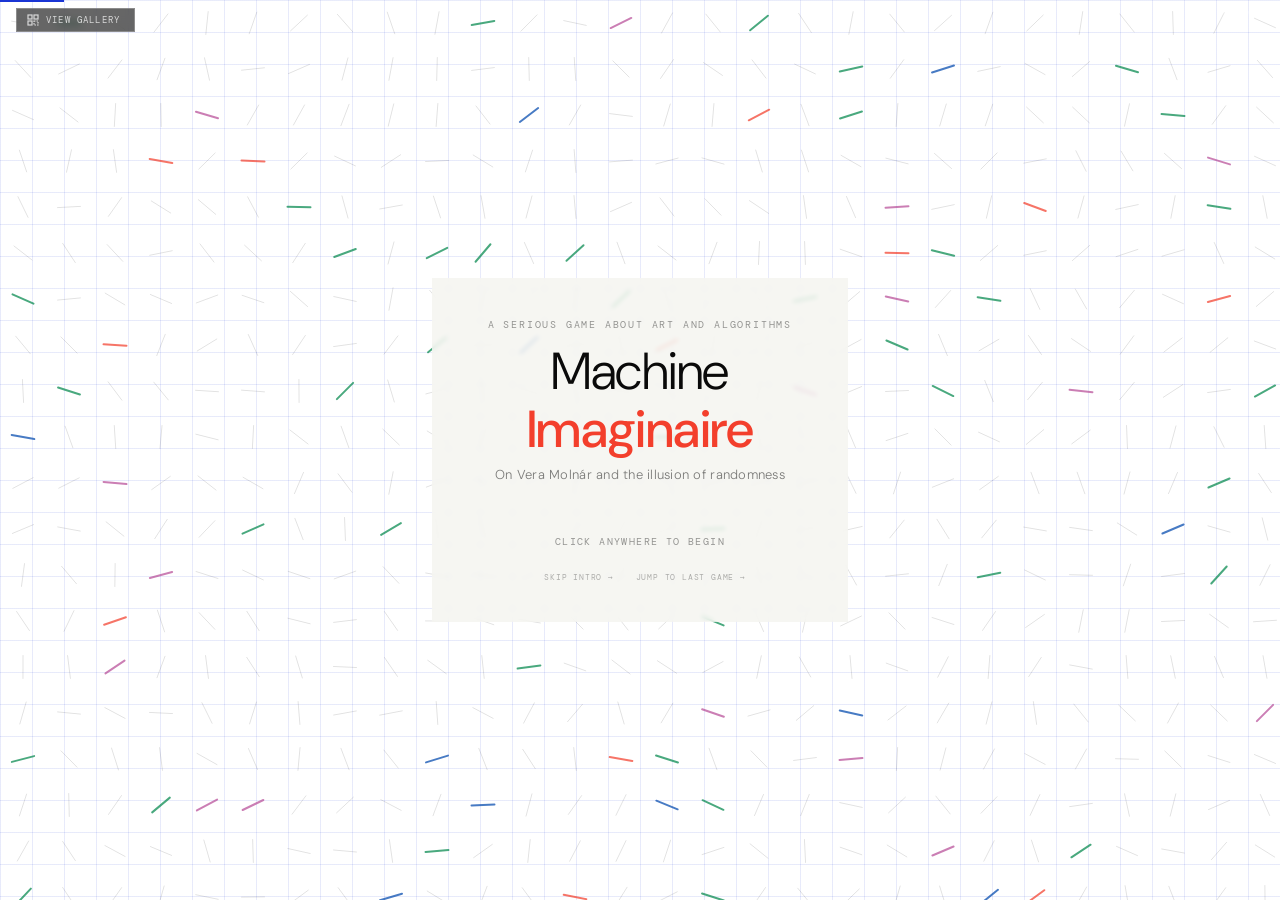
==== commit 69835acd: "Enhance grid and image box styles" ====
--- a/index.html
+++ b/index.html
@@ -236,9 +236,12 @@
 .game1-btn:disabled { opacity:0.3;cursor:default; }
 .game1-btn-icon { font-size:18px;line-height:1; }
 .game1-grid-col { display:flex;flex-direction:column;align-items:center;gap:6px; }
-.game1-grid { display:grid;grid-template-columns:repeat(5,1fr);gap:2px;width:min(200px,38vw); }
+.game1-grid { display:grid;grid-template-columns:repeat(5,1fr);gap:2px;width:min(200px,38vw);
+  aspect-ratio:1; }
 .game1-cell { aspect-ratio:1;background:rgba(0,0,0,0.04);border:0.5px solid rgba(0,0,0,0.07);
-  display:flex;align-items:center;justify-content:center;transition:background 0.2s; }
+  display:flex;align-items:center;justify-content:center;transition:background 0.2s;
+  position:relative;min-width:0;min-height:0;overflow:hidden; }
+.game1-cell canvas { position:absolute;top:0;left:0;width:100%;height:100%;display:block; }
 .game1-cell.filled { background:var(--accent-lt,#fdecea); }
 .game1-cell.current-cell { border-color:var(--accent1);background:rgba(243,63,44,0.06); }
 .game1-grid-label { font-family:'DM Mono',monospace;font-size:8px;letter-spacing:0.1em;
@@ -382,10 +385,10 @@
 }
 .rand-img-wrap {
   display:flex;flex-direction:column;align-items:center;gap:6px;
-  width:min(160px,26vw);
+  width:min(300px,40vw);
 }
 .rand-img-box {
-  width:100%;min-height:180px;max-height:300px;
+  width:100%;min-height:160px;max-height:340px;
   background:rgba(2,135,76,0.05);
   border:1px solid rgba(2,135,76,0.2);
   display:flex;align-items:center;justify-content:center;
@@ -1376,7 +1379,7 @@
 }
 .od-inspire-work { display:flex;flex-direction:column;align-items:center;gap:6px; }
 .od-inspire-img-box {
-  width:min(300px,42vw,34vh);height:min(300px,42vw,34vh);
+  width:min(440px,70vw,46vh);height:min(440px,70vw,46vh);
   border:1px solid rgba(0,0,0,0.12);background:#fff;
   display:flex;align-items:center;justify-content:center;text-align:center;padding:14px;
   transition:opacity 0.4s;
@@ -2430,7 +2433,7 @@
       cell.classList.remove('current-cell');cell.classList.add('filled');
       if(choice==='mark'){
         const cv=document.createElement('canvas');
-        const sz=cell.offsetWidth||34;cv.width=sz;cv.height=sz;
+        const sz=60;cv.width=sz;cv.height=sz;
         const ctx=cv.getContext('2d');
         ctx.beginPath();ctx.arc(sz/2,sz/2,sz*0.32,0,Math.PI*2);
         ctx.fillStyle='#f33f2c';ctx.fill();
@@ -2469,8 +2472,7 @@
   unlockGallerySlot(0,off);
   window._g1Canvas=off;
   // Score line
-  const scoreMsg=g1Wrong===0?'Perfect execution — zero corrections.':g1Wrong<=3?'Clean run — '+g1Wrong+' correction'+(g1Wrong===1?'':' s')+'.':'The algorithm required '+g1Wrong+' corrections.';
-  const postLines=[...G1_POST];postLines[2]=postLines[2]+' '+scoreMsg;
+  const postLines=[...G1_POST];
   g1Phase='post';g1PostIdx=0;
   document.getElementById('g1-play-card').style.display='none';
   document.getElementById('g1-post-card').style.display='';
@@ -2781,8 +2783,7 @@
   document.getElementById('incl-play-card').style.display='none';
   document.getElementById('incl-post-card').style.display='';
   const _rb2=document.getElementById('incl-roll-btn');if(_rb2)_rb2.disabled=true;
-  const scoreMsg=inclWrong===0?'Perfect execution.':inclWrong<=3?inclWrong+' correction'+(inclWrong===1?'':' s')+'.':'The rule required '+inclWrong+' corrections.';
-  const postLines=[...INCL_POST];postLines[1]=postLines[1]+' '+scoreMsg;
+  const postLines=[...INCL_POST];
   window._inclPostLines=postLines;
   renderInclPost();
 }
@@ -3671,12 +3672,15 @@
 // Which narration lines show inspiration, and what caption + which works.
 // Keyed by odVoiceIdx. (OD_VOICE has 4 lines, indices 0–3.)
 const OD_INSPIRE_BY_LINE = {
-  1: { eyebrow:'Vera Molnár — "I love order, but I can\u2019t stand it"',
-       works:[0,1],
-       caption:'Interruptions (1968) and (Des)Ordres (1974): a strict structure, then a rule that disturbs it. The order is never destroyed — only loosened, just enough to come alive.' },
-  2: { eyebrow:'Vera Molnár — controlled deviation',
-       works:[1,2],
-       caption:'The disturbance is never arbitrary. How much, and where it falls, is decided by a rule — exactly what you are about to set yourself.' },
+  1: { eyebrow:'Vera Molnár — Interruptions, ca. 1968/69',
+       works:[0],
+       caption:'A field of lines, then some rotated and erased at random. The order is disturbed — never destroyed — and that is what makes it come alive.' },
+  2: { eyebrow:'Vera Molnár — (Des)Ordres, 1974',
+       works:[1],
+       caption:'Concentric squares, slightly displaced. The disturbance is never arbitrary: how much, and where it falls, is decided by a rule.' },
+  3: { eyebrow:'Vera Molnár — Rectangles, 1977–81',
+       works:[2],
+       caption:'Order loosened by hand. This is the territory you are about to enter — finding the exact amount of disorder that feels alive.' },
 };
 
 function odBuildInspireWork(workIdx) {
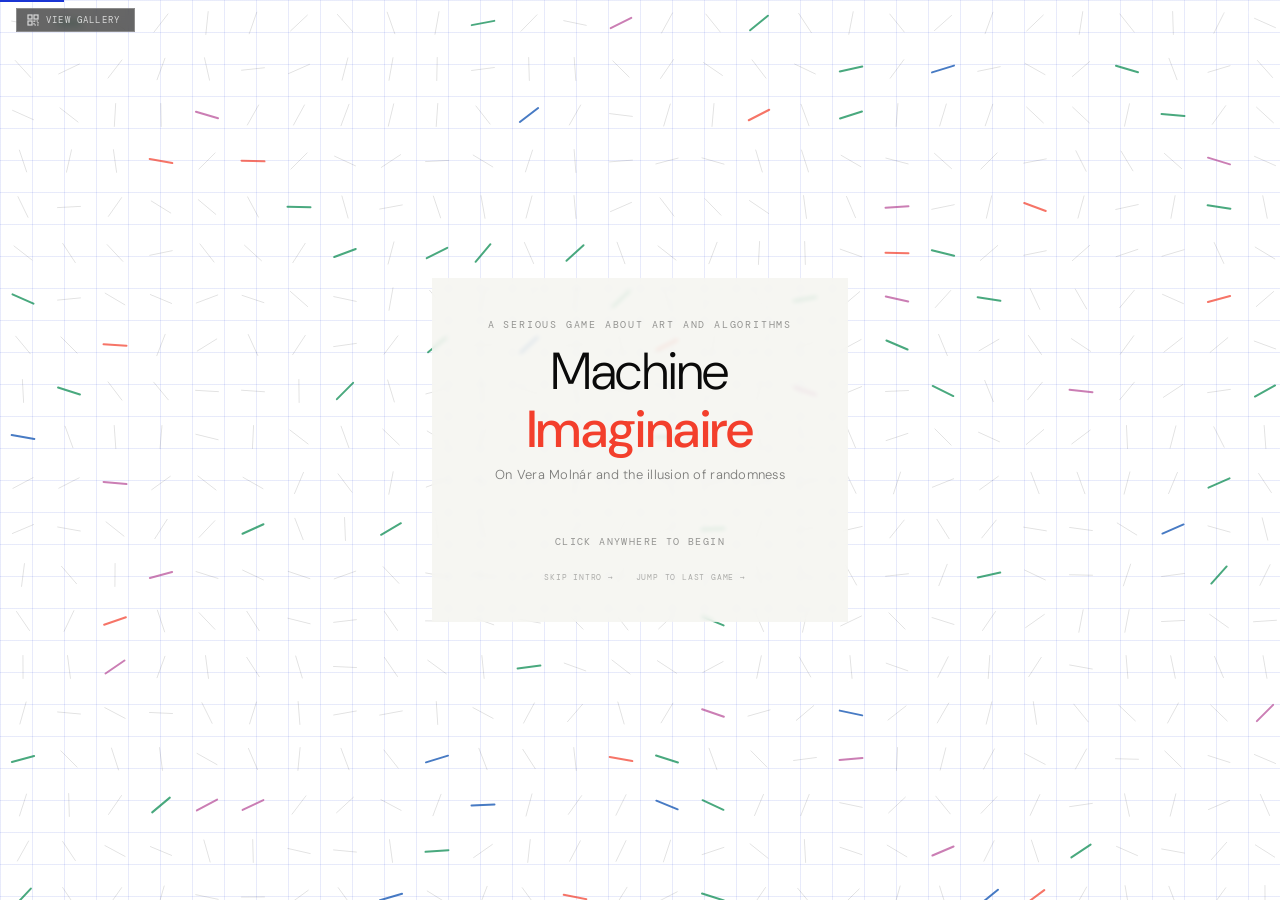
==== commit 885f2975: "refactor: split index.html into html/css/js Move the inline <style> and <script> blocks out into sty" ====
--- a/index.html
+++ b/index.html
@@ -5,1450 +5,7 @@
   <meta name="viewport" content="width=device-width, initial-scale=1.0">
   <title>Vera Molnár — Machine Imaginaire</title>
   <link href="https://fonts.googleapis.com/css2?family=DM+Sans:ital,wght@0,300;0,400;0,500;1,300;1,400&family=DM+Mono:wght@400;500&display=swap" rel="stylesheet">
-  <style>
-* { box-sizing: border-box; margin: 0; padding: 0; }
-
-:root {
-  --white:#ffffff; --black:#0a0a0a; --blue:#1a35d4;
-  --blue-lt:#e8ecfc; --red:#e8391a;
-  --grid-line:rgba(26,53,212,0.10); --grey:#f2f2f2; --mid:#666;
-  --accent1:#1a35d4; --accent2:#0a0a0a; --accent-lt:#e8ecfc;
-}
-.level-1 { --accent1:#f33f2c; --accent2:#0047ad; --accent-lt:#fdecea; }
-.level-2 { --accent1:#02874c; --accent2:#3d3c41; --accent-lt:#e3f5ec; }
-.level-end { --accent1:#0047ad; --accent2:#f8e106; --accent-lt:#fffde7; }
-
-html,body { width:100%;height:100%;background:var(--black);
-  font-family:'DM Sans',sans-serif;color:var(--black);overflow:hidden; }
-#app { width:100vw;height:100vh;position:relative;overflow:hidden; }
-
-.scene { display:none;width:100%;height:100%;position:absolute;inset:0;
-  flex-direction:column;align-items:center;justify-content:center; }
-.scene.active { display:flex; }
-.scene.scrollable { overflow-y:auto;justify-content:flex-start;padding:48px 16px 200px; }
-
-.bg-white { position:absolute;inset:0;background:#fff; }
-.bg-grid { position:absolute;inset:0;background:#fff;
-  background-image:repeating-linear-gradient(var(--grid-line) 0 1px,transparent 1px 100%),
-    repeating-linear-gradient(90deg,var(--grid-line) 0 1px,transparent 1px 100%);
-  background-size:32px 32px; }
-.bg-black { position:absolute;inset:0;background:var(--black); }
-.bg-dark  { position:absolute;inset:0;background:#111; }
-
-/* ── Global progress ── */
-.progress-bar { position:fixed;top:0;left:0;right:0;height:2px;
-  background:rgba(255,255,255,0.08);z-index:200; }
-.progress-fill { height:100%;background:var(--accent1,var(--blue));
-  transition:width 0.5s ease,background 0.6s ease; }
-
-.step-dots { position:fixed;top:10px;right:20px;display:flex;gap:6px;z-index:200; }
-.sdot { width:5px;height:5px;border-radius:50%;background:rgba(255,255,255,0.2);transition:all 0.3s; }
-.sdot.done { background:rgba(255,255,255,0.45); }
-.sdot.active { background:#fff;width:16px;border-radius:3px; }
-
-/* ── Scene heading ── */
-.scene-heading {
-  position:absolute;top:14px;left:50%;transform:translateX(-50%);
-  z-index:15;pointer-events:none;
-  font-family:'DM Mono',monospace;font-size:9px;letter-spacing:0.16em;
-  text-transform:uppercase;color:rgba(0,0,0,0.25);white-space:nowrap;
-}
-.scene-heading.on-dark { color:rgba(255,255,255,0.2); }
-
-/* ── Gallery button ── */
-#gallery-btn {
-  position:fixed;top:8px;left:16px;z-index:300;
-  display:flex;align-items:center;gap:7px;
-  background:rgba(0,0,0,0.6);border:1px solid rgba(255,255,255,0.25);
-  padding:5px 14px 5px 10px;cursor:pointer;
-  font-family:'DM Mono',monospace;font-size:9px;letter-spacing:0.13em;
-  text-transform:uppercase;color:rgba(255,255,255,0.75);
-  transition:all 0.2s;backdrop-filter:blur(4px);
-}
-#gallery-btn:hover { background:rgba(0,0,0,0.85);color:#fff;border-color:rgba(255,255,255,0.6); }
-
-/* ── Gallery overlay ── */
-#gallery-overlay { display:none;position:fixed;inset:0;background:rgba(10,10,10,0.96);
-  z-index:400;flex-direction:column;align-items:center;justify-content:center;padding:40px 20px; }
-#gallery-overlay.open { display:flex; }
-.gallery-inner { width:min(720px,94vw);display:flex;flex-direction:column;gap:24px; }
-.gallery-header { display:flex;justify-content:space-between;align-items:baseline; }
-.gallery-title { font-family:'DM Mono',monospace;font-size:10px;letter-spacing:0.16em;
-  text-transform:uppercase;color:rgba(255,255,255,0.4); }
-.gallery-close { font-family:'DM Mono',monospace;font-size:9px;letter-spacing:0.12em;
-  text-transform:uppercase;color:rgba(255,255,255,0.3);background:none;border:none;cursor:pointer; }
-.gallery-close:hover { color:#fff; }
-.gallery-slots { display:grid;grid-template-columns:repeat(3,1fr);gap:16px; }
-.gallery-slot { aspect-ratio:1;background:rgba(255,255,255,0.03);
-  border:1px solid rgba(255,255,255,0.08);
-  display:flex;flex-direction:column;align-items:center;justify-content:center;gap:8px;
-  overflow:hidden;transition:border-color 0.3s; }
-.gallery-slot.unlocked { border-color:rgba(255,255,255,0.2); }
-.gallery-slot img { width:100%;height:100%;object-fit:contain; }
-.gallery-slot-lock { font-size:20px;color:rgba(255,255,255,0.12); }
-.gallery-slot-label { font-family:'DM Mono',monospace;font-size:8px;letter-spacing:0.1em;
-  text-transform:uppercase;color:rgba(255,255,255,0.25);text-align:center;padding:0 8px; }
-.gallery-slot.unlocked .gallery-slot-label { color:rgba(255,255,255,0.5); }
-.gallery-resume-btn { align-self:center;font-family:'DM Sans',sans-serif;font-size:13px;
-  padding:11px 28px;background:var(--accent1,#1a35d4);color:#fff;border:none;cursor:pointer; }
-.gallery-resume-btn:hover { opacity:0.85; }
-
-/* ── Level transition ── */
-#level-transition { display:none;position:fixed;inset:0;z-index:350;
-  flex-direction:column;align-items:center;justify-content:center;
-  background:var(--lt-bg,#0a0a0a);overflow:hidden;transition:background 0.5s ease; }
-#level-transition.show { display:flex;animation:lvlFade 0.5s ease; }
-@keyframes lvlFade { from{opacity:0;}to{opacity:1;} }
-.lt-inner { position:relative;z-index:10;text-align:center;
-  display:flex;flex-direction:column;gap:16px;align-items:center;padding:40px; }
-.lt-complete { font-family:'DM Mono',monospace;font-size:9px;letter-spacing:0.22em;
-  text-transform:uppercase;color:rgba(255,255,255,0.55); }
-.lt-title { font-size:clamp(28px,5vw,48px);font-weight:300;color:#fff;line-height:1.1;letter-spacing:-0.01em; }
-.lt-title span { font-weight:500; }
-.lt-bar { width:140px;height:2px;background:var(--lt-accent,#fff);opacity:0.8; }
-.lt-sub { font-family:'DM Mono',monospace;font-size:10px;letter-spacing:0.14em;
-  text-transform:uppercase;color:rgba(255,255,255,0.55); }
-.lt-btn { margin-top:18px;font-family:'DM Sans',sans-serif;font-size:13px;
-  padding:12px 32px;background:#fff;color:var(--lt-bg,#0a0a0a);border:none;cursor:pointer;
-  letter-spacing:0.02em;font-weight:400; }
-.lt-btn:hover { opacity:0.88; }
-
-/* ── Sources ── */
-#cite-btn { position:fixed;bottom:16px;right:20px;font-family:'DM Mono',monospace;
-  font-size:9px;letter-spacing:0.1em;text-transform:uppercase;
-  color:rgba(255,255,255,0.2);background:none;border:none;cursor:pointer;z-index:200; }
-#cite-btn:hover { color:rgba(255,255,255,0.6); }
-#cite-overlay { display:none;position:fixed;inset:0;background:rgba(10,10,10,0.94);
-  z-index:500;align-items:center;justify-content:center; }
-#cite-overlay.open { display:flex; }
-.cite-box { background:#fff;width:min(560px,90vw);padding:32px 36px;max-height:80vh;overflow-y:auto; }
-.cite-box h3 { font-family:'DM Mono',monospace;font-size:10px;letter-spacing:0.12em;
-  text-transform:uppercase;color:var(--mid);margin-bottom:16px;font-weight:400; }
-.cite-box p { font-size:12px;color:var(--black);line-height:1.8;margin-bottom:10px;
-  padding-left:1.4em;text-indent:-1.4em; }
-.cite-close { display:block;width:100%;margin-top:20px;font-family:'DM Sans',sans-serif;
-  font-size:12px;letter-spacing:0.08em;text-transform:uppercase;padding:10px;
-  background:var(--black);color:#fff;border:none;cursor:pointer; }
-
-/* ── Title ── */
-.title-scene { cursor:pointer;user-select:none;background:#f5f4f0; }
-.title-field { position:absolute;inset:0;width:100%;height:100%;z-index:1;opacity:0.9; }
-.title-content { position:relative;z-index:10;text-align:center;
-  display:flex;flex-direction:column;align-items:center;
-  background:rgba(245,244,240,0.82);padding:40px 56px;
-  backdrop-filter:blur(2px); }
-.title-eyebrow { font-family:'DM Mono',monospace;font-size:10px;letter-spacing:0.18em;
-  text-transform:uppercase;color:rgba(0,0,0,0.4);margin-bottom:12px; }
-.title-h1 { font-size:clamp(32px,5vw,52px);font-weight:300;color:#0a0a0a;
-  letter-spacing:-0.01em;line-height:1.1;margin-bottom:8px; }
-.title-h1 span { font-weight:500;color:#f33f2c; }
-.title-sub { font-size:13px;font-weight:300;color:rgba(0,0,0,0.5);
-  letter-spacing:0.02em;margin-bottom:52px; }
-.title-prompt { font-family:'DM Mono',monospace;font-size:10px;letter-spacing:0.14em;
-  text-transform:uppercase;color:rgba(0,0,0,0.4);animation:blink 2s ease-in-out infinite; }
-@keyframes blink { 0%,100%{opacity:0.35;}50%{opacity:0.85;} }
-
-/* ── Voice anchor ── */
-.voice-anchor { position:absolute;bottom:0;left:0;right:0;
-  display:flex;flex-direction:column;align-items:center;padding-bottom:24px;z-index:20; }
-.section-prog-wrap { width:min(560px,90vw);margin-bottom:5px;display:flex;align-items:center;gap:8px; }
-.section-prog-track { flex:1;height:2px;background:rgba(0,0,0,0.08); }
-.section-prog-fill { height:100%;background:var(--accent1,var(--blue));transition:width 0.35s ease; }
-.section-prog-label { font-family:'DM Mono',monospace;font-size:8px;letter-spacing:0.1em;
-  text-transform:uppercase;color:rgba(0,0,0,0.25);white-space:nowrap;min-width:36px;text-align:right; }
-.voice-anchor.on-dark .section-prog-track { background:rgba(255,255,255,0.1); }
-.voice-anchor.on-dark .section-prog-label { color:rgba(255,255,255,0.25); }
-.compass-motif { margin-bottom:0; }
-.voice-card { background:#fff;width:min(560px,90vw);padding:18px 22px 16px;
-  border-top:3px solid var(--accent1,var(--blue));cursor:pointer;user-select:none; }
-#s3 .voice-card p, #s4 .voice-card p { max-height:none; }
-#s3 .voice-card { max-width:min(620px,90vw); }
-.voice-card p { font-size:clamp(14px,2.2vw,17px);font-weight:300;line-height:1.65;color:var(--black); }
-.voice-card p em { font-style:normal;color:var(--accent1,var(--blue));font-weight:500; }
-.voice-nav { display:flex;justify-content:space-between;align-items:center;margin-top:10px; }
-.voice-back { font-family:'DM Mono',monospace;font-size:9px;letter-spacing:0.1em;
-  text-transform:uppercase;color:rgba(0,0,0,0.22);background:none;border:none;
-  cursor:pointer;padding:0;transition:color 0.2s; }
-.voice-back:hover { color:var(--accent1,var(--blue)); }
-.voice-back:disabled { opacity:0;pointer-events:none; }
-.voice-tap { font-family:'DM Mono',monospace;font-size:9px;letter-spacing:0.12em;
-  text-transform:uppercase;color:var(--mid); }
-.voice-card.on-dark { background:rgba(10,10,10,0.88);border-top-color:var(--accent1,#02874c); }
-.voice-card.on-dark p { color:rgba(255,255,255,0.9); }
-.voice-card.on-dark .voice-back { color:rgba(255,255,255,0.2); }
-.voice-card.on-dark .voice-back:hover { color:var(--accent1); }
-.voice-card.on-dark .voice-tap { color:rgba(255,255,255,0.4); }
-
-/* ── Game 1 play card ── */
-.game1-play-card { background:#fff;width:min(560px,90vw);padding:14px 22px;
-  border-top:3px solid var(--accent1,#f33f2c);
-  display:flex;align-items:center;justify-content:space-between;gap:12px; }
-.game1-play-rule { font-size:13px;font-weight:300;color:var(--black);line-height:1.5; }
-.game1-play-rule strong { font-weight:500;color:var(--accent1,#f33f2c); }
-.game1-counters { display:flex;gap:14px;flex-shrink:0; }
-.game1-counter { display:flex;flex-direction:column;align-items:center;gap:1px; }
-.game1-counter-val { font-family:'DM Mono',monospace;font-size:18px;font-weight:500;color:var(--black);line-height:1; }
-.count-flash { animation:countFlash 0.5s ease; }
-@keyframes countFlash {
-  0%{transform:scale(1);}
-  30%{transform:scale(1.6);color:#e8391a;}
-  100%{transform:scale(1);}
-}
-.game1-cell.cell-error {
-  background:rgba(232,57,26,0.35) !important;
-  border-color:#e8391a !important;
-  animation:cellErr 0.5s ease;
-}
-@keyframes cellErr { 0%{background:rgba(232,57,26,0.5);}100%{background:rgba(232,57,26,0.0);} }
-.game1-counter-val.wrong-val { color:var(--red); }
-.game1-counter-lbl { font-family:'DM Mono',monospace;font-size:8px;letter-spacing:0.08em;text-transform:uppercase;color:var(--mid); }
-
-/* ── Algo explainer ── */
-.algo-main-area { position:absolute;top:36px;left:0;right:0;bottom:150px;
-  display:flex;align-items:center;justify-content:center;padding:16px;z-index:5; }
-.algo-flow-box { width:min(460px,88vw);background:#fff;border:1px solid rgba(0,0,0,0.08);padding:14px; }
-.algo-section-label { font-family:'DM Mono',monospace;font-size:9px;letter-spacing:0.14em;
-  text-transform:uppercase;color:var(--mid);margin-bottom:8px;display:block; }
-
-/* ── Game 1 layout: pre-game shows grid alongside narration ── */
-.game1-area {
-  position:absolute;top:36px;left:0;right:0;bottom:150px;
-  display:flex;align-items:center;justify-content:center;
-  padding:16px;z-index:5;gap:32px;flex-wrap:wrap;
-}
-.game1-number-col { display:flex;flex-direction:column;align-items:center;gap:14px; }
-.game1-section-lbl { font-family:'DM Mono',monospace;font-size:9px;letter-spacing:0.14em;
-  text-transform:uppercase;color:rgba(0,0,0,0.28); }
-.game1-num { font-family:'DM Mono',monospace;font-size:clamp(64px,12vw,96px);font-weight:500;
-  color:var(--black);line-height:1;transition:transform 0.15s; }
-.game1-num.shake { animation:shake1 0.35s ease; }
-@keyframes shake1 { 0%{transform:translateX(0)}20%{transform:translateX(-8px)}40%{transform:translateX(8px)}60%{transform:translateX(-5px)}80%{transform:translateX(5px)}100%{transform:translateX(0)} }
-.game1-num.waiting { color:rgba(0,0,0,0.15); }
-.game1-btns { display:flex;gap:10px; }
-.game1-btn { width:110px;height:60px;border:1.5px solid rgba(0,0,0,0.12);background:#fff;
-  cursor:pointer;font-family:'DM Mono',monospace;font-size:10px;letter-spacing:0.1em;
-  text-transform:uppercase;color:var(--mid);
-  display:flex;flex-direction:column;align-items:center;justify-content:center;gap:4px;
-  transition:all 0.15s; }
-.game1-btn:hover:not(:disabled) { background:var(--accent-lt);border-color:var(--accent1);color:var(--accent1); }
-.game1-btn.correct { background:var(--accent1);color:#fff;border-color:var(--accent1); }
-.game1-btn.wrong   { background:var(--red);color:#fff;border-color:var(--red); }
-.game1-btn:disabled { opacity:0.3;cursor:default; }
-.game1-btn-icon { font-size:18px;line-height:1; }
-.game1-grid-col { display:flex;flex-direction:column;align-items:center;gap:6px; }
-.game1-grid { display:grid;grid-template-columns:repeat(5,1fr);gap:2px;width:min(200px,38vw);
-  aspect-ratio:1; }
-.game1-cell { aspect-ratio:1;background:rgba(0,0,0,0.04);border:0.5px solid rgba(0,0,0,0.07);
-  display:flex;align-items:center;justify-content:center;transition:background 0.2s;
-  position:relative;min-width:0;min-height:0;overflow:hidden; }
-.game1-cell canvas { position:absolute;top:0;left:0;width:100%;height:100%;display:block; }
-.game1-cell.filled { background:var(--accent-lt,#fdecea); }
-.game1-cell.current-cell { border-color:var(--accent1);background:rgba(243,63,44,0.06); }
-.game1-grid-label { font-family:'DM Mono',monospace;font-size:8px;letter-spacing:0.1em;
-  text-transform:uppercase;color:var(--mid); }
-
-/* ── Sketch ── */
-.sketch-main-area { position:absolute;top:30px;left:0;right:0;bottom:215px;
-  display:flex;flex-direction:column;align-items:center;justify-content:center;padding:12px;z-index:5; }
-
-/* ── Inclinaisons game ── */
-.incl-game-area {
-  position:absolute;top:36px;left:0;right:0;bottom:145px;
-  display:grid;
-  grid-template-columns:min(130px,22vw) min(140px,23vw) 1fr;
-  gap:12px;padding:12px 16px;z-index:5;
-}
-
-/* Left col: dice + number */
-.incl-left-col {
-  display:flex;flex-direction:column;align-items:center;justify-content:flex-start;
-  gap:10px;padding-top:4px;
-}
-.incl-dice-label { font-family:'DM Mono',monospace;font-size:8px;letter-spacing:0.12em;
-  text-transform:uppercase;color:rgba(0,0,0,0.3);text-align:center; }
-.incl-dice-wrap { display:flex;gap:6px;align-items:center; }
-.incl-die { cursor:pointer;transition:transform 0.1s; }
-.incl-die:hover { transform:scale(1.05); }
-.incl-die:active { transform:scale(0.95); }
-.incl-die.rolling { animation:dieRoll 0.08s ease infinite; }
-@keyframes dieRoll { 0%{transform:rotate(-3deg);}50%{transform:rotate(3deg);}100%{transform:rotate(-3deg);} }
-.incl-roll-btn {
-  font-family:'DM Sans',sans-serif;font-size:11px;padding:7px 14px;
-  background:var(--accent1,#02874c);color:#fff;border:none;cursor:pointer;
-  letter-spacing:0.03em;width:100%;transition:opacity 0.2s;
-}
-.incl-roll-btn:hover { opacity:0.85; }
-.incl-roll-btn:disabled { opacity:0.3;cursor:default; }
-.incl-result-num {
-  font-family:'DM Mono',monospace;font-size:clamp(36px,7vw,56px);font-weight:500;
-  color:var(--black);line-height:1;text-align:center;
-}
-.incl-result-num.blank-num { color:rgba(0,0,0,0.2); }
-.incl-result-num.shake { animation:shake1 0.35s ease; }
-.incl-blank-confirm {
-  display:flex;flex-direction:column;align-items:center;gap:6px;
-}
-.incl-blank-label { font-family:'DM Mono',monospace;font-size:9px;letter-spacing:0.08em;
-  text-transform:uppercase;color:rgba(0,0,0,0.35);text-align:center;line-height:1.6; }
-.incl-confirm-btn {
-  font-family:'DM Sans',sans-serif;font-size:11px;padding:7px 14px;
-  background:rgba(0,0,0,0.08);border:1px solid rgba(0,0,0,0.15);
-  color:var(--black);cursor:pointer;width:100%;transition:all 0.15s;
-}
-.incl-confirm-btn:hover { background:rgba(0,0,0,0.15); }
-
-/* Middle col: lookup table */
-.incl-table-col { display:flex;flex-direction:column;gap:6px;overflow-y:auto; }
-.incl-table-lbl { font-family:'DM Mono',monospace;font-size:8px;letter-spacing:0.12em;
-  text-transform:uppercase;color:var(--mid);flex-shrink:0; }
-.incl-table { border-collapse:collapse;width:100%; }
-.incl-table th { font-family:'DM Mono',monospace;font-size:7px;letter-spacing:0.08em;
-  text-transform:uppercase;color:var(--mid);font-weight:400;padding:3px 5px;
-  border-bottom:1px solid rgba(0,117,184,0.2);text-align:left; }
-.incl-table td { padding:3px 5px;border-bottom:0.5px solid rgba(0,117,184,0.06);
-  font-family:'DM Mono',monospace;font-size:10px;color:var(--black); }
-.incl-table tr.active-row td { background:var(--accent1,#02874c);color:#fff; }
-.incl-table tr.blank-row td { color:rgba(0,0,0,0.35);font-style:italic; }
-
-/* Right col: orient buttons + grid */
-.incl-right-col { display:flex;flex-direction:column;gap:8px;min-width:0; }
-.incl-orient-lbl { font-family:'DM Mono',monospace;font-size:8px;letter-spacing:0.12em;
-  text-transform:uppercase;color:var(--mid); }
-.incl-orient-grid { display:grid;grid-template-columns:repeat(4,1fr);gap:3px;margin-bottom:4px; }
-.incl-orient-btn { height:38px;border:1.5px solid rgba(0,117,184,0.2);background:#fff;cursor:pointer;
-  display:flex;flex-direction:column;align-items:center;justify-content:center;gap:2px;
-  transition:all 0.15s; }
-.incl-orient-btn:hover:not(:disabled) { background:var(--accent-lt);border-color:var(--accent1); }
-.incl-orient-btn.correct { background:var(--accent1);border-color:var(--accent1); }
-.incl-orient-btn.wrong-pick { background:var(--red);border-color:var(--red); }
-.incl-orient-btn:disabled { opacity:0.3;cursor:default; }
-.incl-orient-btn span { font-family:'DM Mono',monospace;font-size:7px;color:var(--mid); }
-.incl-orient-btn.correct span,.incl-orient-btn.wrong-pick span { color:rgba(255,255,255,0.6); }
-.incl-grid-lbl { font-family:'DM Mono',monospace;font-size:8px;letter-spacing:0.1em;
-  text-transform:uppercase;color:var(--mid); }
-.incl-grid { display:grid;grid-template-columns:repeat(5,1fr);gap:2px;
-  width:100%;max-width:min(280px,100%); }
-.incl-cell { aspect-ratio:1;background:rgba(0,0,0,0.04);border:0.5px solid rgba(0,0,0,0.07);
-  display:flex;align-items:center;justify-content:center;transition:background 0.2s; }
-.incl-cell.current { background:rgba(0,117,184,0.1);border-color:var(--accent1,#02874c); }
-.incl-cell.marked  { background:var(--accent-lt,#e3f2fb); }
-.incl-cell.blank-cell { background:rgba(0,0,0,0.02); }
-
-/* Inclinaisons bottom play card */
-.incl-play-card { background:#fff;width:min(560px,90vw);padding:12px 22px;
-  border-top:3px solid var(--accent1,#02874c);
-  display:flex;align-items:center;justify-content:space-between;gap:12px; }
-.incl-rule-text { font-size:12px;font-weight:300;color:var(--black);line-height:1.5; }
-.incl-rule-text strong { font-weight:500;color:var(--accent1,#02874c); }
-.incl-counters { display:flex;gap:14px;flex-shrink:0; }
-.incl-counter { display:flex;flex-direction:column;align-items:center;gap:1px; }
-.incl-counter-val { font-family:'DM Mono',monospace;font-size:16px;font-weight:500;color:var(--black);line-height:1; }
-.incl-counter-val.wrong-val { color:var(--red); }
-.incl-counter-lbl { font-family:'DM Mono',monospace;font-size:8px;letter-spacing:0.08em;text-transform:uppercase;color:var(--mid); }
-
-/* ── Artwork reveal ── */
-.artwork-main { position:absolute;top:0;left:0;right:0;bottom:150px;
-  display:flex;flex-direction:column;align-items:center;justify-content:center;padding:20px;z-index:5; }
-.artwork-placeholder { display:flex;flex-direction:column;align-items:center;justify-content:center;
-  width:min(480px,80vw);height:min(320px,50vh);
-  border:1px solid rgba(0,117,184,0.15);background:rgba(0,117,184,0.03);gap:12px; }
-.artwork-placeholder-label { font-family:'DM Mono',monospace;font-size:9px;letter-spacing:0.14em;
-  text-transform:uppercase;color:rgba(0,0,0,0.3);text-align:center;line-height:1.8; }
-.artwork-img { display:block;max-height:calc(100vh - 220px);max-width:min(640px,88vw);
-  width:auto;height:auto;opacity:0;transition:opacity 1.2s ease; }
-.artwork-img.visible { opacity:1; }
-.artwork-caption { font-family:'DM Mono',monospace;font-size:9px;letter-spacing:0.08em;
-  text-transform:uppercase;color:rgba(255,255,255,0.25);margin-top:10px;text-align:center; }
-
-/* ── Ending ── */
-.compare-content { position:relative;z-index:10;width:min(820px,95vw);
-  display:flex;flex-direction:column;align-items:center;gap:24px;margin:0 auto; }
-.compare-header { text-align:center; }
-.compare-header h2 { font-size:clamp(20px,3vw,30px);font-weight:300;color:var(--black);margin-top:6px; }
-.compare-grids { display:flex;gap:32px;flex-wrap:wrap;justify-content:center;align-items:flex-start; }
-.compare-item { display:flex;flex-direction:column;align-items:center;gap:8px; }
-.compare-item canvas { border:1px solid rgba(0,71,173,0.2);background:#fff;display:block; }
-
-@keyframes fadein { from{opacity:0;transform:translateY(10px);}to{opacity:1;transform:translateY(0);} }
-.fadein { animation:fadein 0.45s ease forwards; }
-
-
-/* ── V7 additions ── */
-/* ── S3b Random Numbers interlude ── */
-.rand-scene-area {
-  position:absolute;top:36px;left:0;right:0;bottom:150px;
-  display:flex;align-items:center;justify-content:center;
-  padding:16px 24px;z-index:5;gap:24px;
-}
-.rand-image-pair {
-  display:flex;gap:16px;align-items:flex-start;flex-shrink:0;
-}
-.rand-img-wrap {
-  display:flex;flex-direction:column;align-items:center;gap:6px;
-  width:min(300px,40vw);
-}
-.rand-img-box {
-  width:100%;min-height:160px;max-height:340px;
-  background:rgba(2,135,76,0.05);
-  border:1px solid rgba(2,135,76,0.2);
-  display:flex;align-items:center;justify-content:center;
-  overflow:hidden;padding:8px;
-}
-.rand-img-box img {
-  width:100%;height:100%;object-fit:cover;
-  display:block;
-}
-.rand-img-caption {
-  font-family:'DM Mono',monospace;font-size:7px;letter-spacing:0.1em;
-  text-transform:uppercase;color:rgba(0,0,0,0.3);text-align:center;line-height:1.6;
-}
-.rand-img-placeholder {
-  display:flex;flex-direction:column;align-items:center;justify-content:center;
-  gap:4px;padding:8px;text-align:center;
-}
-.rand-img-placeholder-lbl {
-  font-family:'DM Mono',monospace;font-size:7px;letter-spacing:0.08em;
-  text-transform:uppercase;color:rgba(0,117,184,0.35);line-height:1.6;
-}
-
-/* ── Inclinaisons game — centered + drag/drop fixes ── */
-.incl-game-area {
-  position:absolute;top:36px;left:0;right:0;bottom:145px;
-  display:flex;align-items:flex-start;justify-content:center;
-  gap:14px;padding:10px 16px;z-index:5;
-  /* override old grid */
-  grid-template-columns:unset;
-}
-
-.incl-left-col {
-  display:flex;flex-direction:column;align-items:center;
-  gap:8px;padding-top:4px;flex-shrink:0;
-  width:min(130px,20vw);
-}
-.incl-table-col {
-  display:flex;flex-direction:column;gap:5px;
-  flex-shrink:0;width:min(148px,22vw);overflow-y:visible;
-}
-.incl-right-col {
-  display:flex;flex-direction:column;gap:6px;
-  flex:1;min-width:0;max-width:min(320px,42vw);
-}
-
-/* Dice — numeral faces */
-.incl-die-canvas {
-  cursor:pointer;transition:transform 0.1s;border-radius:6px;
-  display:block;
-}
-.incl-die-canvas:hover { transform:scale(1.06); }
-.incl-die-canvas:active { transform:scale(0.94); }
-.incl-die-canvas.rolling { animation:dieRoll 0.09s ease infinite; }
-@keyframes dieRoll { 0%{transform:rotate(-4deg);}50%{transform:rotate(4deg);}100%{transform:rotate(-4deg);} }
-
-/* Orientation buttons — drag source */
-.incl-orient-grid {
-  display:grid;grid-template-columns:repeat(4,1fr);gap:3px;
-}
-.incl-orient-btn {
-  height:40px;border:1.5px solid rgba(0,117,184,0.2);background:#fff;
-  cursor:grab;
-  display:flex;flex-direction:column;align-items:center;justify-content:center;gap:2px;
-  transition:all 0.15s;user-select:none;
-}
-.incl-orient-btn:hover:not(:disabled) { background:var(--accent-lt,#e3f2fb);border-color:var(--accent1,#02874c); }
-.incl-orient-btn.correct  { background:var(--accent1,#02874c);border-color:var(--accent1,#02874c); }
-.incl-orient-btn.wrong-pick { background:var(--red);border-color:var(--red); }
-.incl-orient-btn:disabled { opacity:0.3;cursor:default; }
-.incl-orient-btn.dragging { opacity:0.5;cursor:grabbing; }
-.incl-orient-btn span { font-family:'DM Mono',monospace;font-size:7px;color:var(--mid); }
-.incl-orient-btn.correct span,.incl-orient-btn.wrong-pick span { color:rgba(255,255,255,0.6); }
-
-/* Grid cells — drop targets */
-.incl-grid {
-  display:grid;grid-template-columns:repeat(5,1fr);
-  gap:2px;width:100%;
-}
-.incl-cell {
-  aspect-ratio:1;background:rgba(0,0,0,0.04);
-  border:0.5px solid rgba(0,0,0,0.07);
-  display:flex;align-items:center;justify-content:center;
-  transition:background 0.15s,border-color 0.15s;
-  position:relative;
-}
-.incl-cell.current  { background:rgba(0,117,184,0.1);border-color:var(--accent1,#02874c); }
-.incl-cell.marked   { background:var(--accent-lt,#e3f2fb); }
-.incl-cell.blank-cell { background:rgba(0,0,0,0.02); }
-.incl-cell.drag-over { background:rgba(0,117,184,0.18);border-color:var(--accent1,#02874c);border-width:1.5px; }
-.incl-cell.drop-correct { background:rgba(0,117,184,0.25); }
-.incl-cell.drop-wrong   { background:rgba(232,57,26,0.15); }
-
-/* Drag ghost */
-#drag-ghost {
-  position:fixed;pointer-events:none;z-index:9999;
-  background:#02874c;border-radius:4px;
-  display:none;align-items:center;justify-content:center;
-  opacity:0.85;
-}
-
-
-/* ════════════════════════════════
-   V8: 3D DICE, GALLERY, PDF
-════════════════════════════════ */
-
-/* ── 3D Dice ── */
-.dice-wrap {
-  display:flex;gap:10px;align-items:center;justify-content:center;
-  perspective:300px;
-}
-.die-scene {
-  width:52px;height:52px;
-  perspective:300px;cursor:pointer;
-  position:relative;
-}
-.die-scene:hover .die-cube { filter:brightness(1.04); }
-.die-cube {
-  width:52px;height:52px;
-  position:relative;transform-style:preserve-3d;
-  transition:transform 0.7s cubic-bezier(0.22,0.61,0.36,1);
-  transform:rotateX(-22deg) rotateY(28deg);
-}
-.die-face {
-  position:absolute;width:52px;height:52px;
-  background:#fff;border:1.5px solid var(--accent1,#02874c);
-  display:flex;align-items:center;justify-content:center;
-  font-family:'DM Mono',monospace;font-size:20px;font-weight:bold;
-  color:var(--accent1,#02874c);
-  border-radius:5px;backface-visibility:hidden;
-}
-.die-face.front  { transform:translateZ(26px); }
-.die-face.back   { transform:rotateY(180deg) translateZ(26px); }
-.die-face.right  { transform:rotateY(90deg)  translateZ(26px); }
-.die-face.left   { transform:rotateY(-90deg) translateZ(26px); }
-.die-face.top    { transform:rotateX(90deg)  translateZ(26px); }
-.die-face.bottom { transform:rotateX(-90deg) translateZ(26px); }
-.die-label {
-  font-family:'DM Mono',monospace;font-size:7px;letter-spacing:0.1em;
-  text-transform:uppercase;color:rgba(0,0,0,0.3);text-align:center;margin-top:2px;
-}
-.die-result-row {
-  display:flex;flex-direction:column;align-items:center;gap:2px;margin-top:4px;
-}
-.die-result-num {
-  font-family:'DM Mono',monospace;font-size:clamp(32px,6vw,48px);
-  font-weight:500;color:var(--black);line-height:1;
-}
-.die-result-num.blank-num { color:rgba(0,0,0,0.2); }
-.die-result-num.shake { animation:shake1 0.35s ease; }
-.die-hint {
-  font-family:'DM Mono',monospace;font-size:8px;letter-spacing:0.08em;
-  text-transform:uppercase;color:rgba(0,0,0,0.25);text-align:center;
-}
-
-/* ── Gallery — light backdrop ── */
-#gallery-overlay {
-  background:rgba(245,244,240,0.97) !important;
-}
-.gallery-inner {
-  background:transparent;
-}
-.gallery-title {
-  color:rgba(0,0,0,0.4) !important;
-}
-.gallery-close {
-  color:rgba(0,0,0,0.3) !important;
-}
-.gallery-close:hover { color:var(--black) !important; }
-.gallery-slot {
-  background:rgba(0,0,0,0.03) !important;
-  border:1px solid rgba(0,0,0,0.1) !important;
-}
-.gallery-slot.unlocked {
-  border-color:rgba(0,0,0,0.2) !important;
-}
-.gallery-slot-lock { color:rgba(0,0,0,0.15) !important; }
-.gallery-slot-label { color:rgba(0,0,0,0.3) !important; }
-.gallery-slot.unlocked .gallery-slot-label { color:rgba(0,0,0,0.55) !important; }
-
-/* PDF download button per slot */
-.gallery-slot-nav {
-  position:absolute;top:6px;left:6px;right:6px;
-  font-family:'DM Mono',monospace;font-size:8px;letter-spacing:0.08em;
-  text-transform:uppercase;color:var(--black);
-  background:rgba(255,255,255,0.92);border:1px solid rgba(0,0,0,0.15);
-  padding:5px 4px;cursor:pointer;opacity:0;transition:opacity 0.18s;
-  text-align:center;
-}
-.gallery-slot:hover .gallery-slot-nav { opacity:1; }
-.gallery-slot:not(.unlocked) .gallery-slot-nav { opacity:1; top:auto;bottom:28px; }
-.gallery-slot-nav:hover { background:var(--accent1,#0047ad);color:#fff;border-color:var(--accent1,#0047ad); }
-.gallery-slot-download {
-  position:absolute;bottom:6px;right:6px;
-  font-family:'DM Mono',monospace;font-size:7px;letter-spacing:0.1em;
-  text-transform:uppercase;color:var(--accent1,#1a35d4);
-  background:rgba(255,255,255,0.9);border:1px solid rgba(0,0,0,0.12);
-  padding:3px 7px;cursor:pointer;opacity:0;transition:opacity 0.2s;
-}
-.gallery-slot:hover .gallery-slot-nav {
-  position:absolute;top:6px;left:6px;right:6px;
-  font-family:'DM Mono',monospace;font-size:8px;letter-spacing:0.08em;
-  text-transform:uppercase;color:var(--black);
-  background:rgba(255,255,255,0.92);border:1px solid rgba(0,0,0,0.15);
-  padding:5px 4px;cursor:pointer;opacity:0;transition:opacity 0.18s;
-  text-align:center;
-}
-.gallery-slot:hover .gallery-slot-nav { opacity:1; }
-.gallery-slot:not(.unlocked) .gallery-slot-nav { opacity:1; top:auto;bottom:28px; }
-.gallery-slot-nav:hover { background:var(--accent1,#0047ad);color:#fff;border-color:var(--accent1,#0047ad); }
-.gallery-slot-download { opacity:1; }
-
-/* incl-left-col: ensure roll button gone, dice clickable */
-.incl-roll-btn { display:none !important; }
-
-  
-/* ════ V9: Free Composition + Final Card ════ */
-
-/* ── Free composition scene ── */
-.freecomp-area {
-  position:absolute;top:36px;left:0;right:0;bottom:148px;
-  display:flex;align-items:flex-start;justify-content:center;
-  gap:20px;padding:10px 16px;z-index:5;overflow-y:auto;
-}
-.freecomp-controls {
-  display:flex;flex-direction:column;gap:10px;
-  width:min(220px,38vw);flex-shrink:0;
-}
-.freecomp-controls-label {
-  font-family:'DM Mono',monospace;font-size:9px;letter-spacing:0.14em;
-  text-transform:uppercase;color:rgba(0,0,0,0.4);
-}
-.freecomp-param { display:flex;flex-direction:column;gap:4px; }
-.param-label {
-  font-family:'DM Mono',monospace;font-size:8px;letter-spacing:0.1em;
-  text-transform:uppercase;color:rgba(0,0,0,0.4);
-}
-.param-options { display:flex;gap:4px;flex-wrap:wrap; }
-.param-options-col { display:flex;flex-direction:column;gap:3px; }
-.param-btn {
-  width:36px;height:36px;border:1.5px solid rgba(0,0,0,0.12);
-  background:#fff;cursor:pointer;padding:4px;
-  display:flex;align-items:center;justify-content:center;
-  transition:all 0.15s;
-}
-.param-btn:hover { border-color:var(--accent1,#0047ad); }
-.param-btn.active { border-color:var(--accent1,#0047ad);border-width:2px;background:var(--accent-lt,#fffde7); }
-.color-btn { width:24px;height:24px;border-radius:50%;border:2px solid transparent; }
-.color-btn.active { border-color:#0a0a0a !important; }
-.param-btn-wide {
-  width:100%;padding:7px 10px;border:1.5px solid rgba(0,0,0,0.12);
-  background:#fff;cursor:pointer;text-align:left;
-  font-family:'DM Sans',sans-serif;font-size:11px;font-weight:300;
-  color:rgba(0,0,0,0.6);transition:all 0.15s;
-}
-.param-btn-wide:hover { border-color:var(--accent1,#0047ad); }
-.param-btn-wide.active { border-color:var(--accent1,#0047ad);border-width:2px;
-  background:var(--accent-lt,#fffde7);color:var(--black); }
-.param-slider {
-  width:100%;accent-color:var(--accent1,#0047ad);
-  height:3px;cursor:pointer;
-}
-.fc-generate-btn {
-  font-family:'DM Sans',sans-serif;font-size:12px;padding:9px 0;
-  background:var(--accent1,#0047ad);color:#fff;border:none;cursor:pointer;
-  width:100%;letter-spacing:0.03em;margin-top:4px;
-}
-.fc-generate-btn:hover { opacity:0.85; }
-.fc-clear-btn {
-  font-family:'DM Sans',sans-serif;font-size:11px;padding:7px 0;
-  background:none;border:1px solid rgba(0,0,0,0.15);
-  color:rgba(0,0,0,0.4);cursor:pointer;width:100%;
-}
-.fc-clear-btn:hover { border-color:rgba(0,0,0,0.4);color:var(--black); }
-.freecomp-canvas-wrap {
-  display:flex;flex-direction:column;align-items:center;gap:6px;flex-shrink:0;
-}
-#fc-canvas {
-  display:block;border:1px solid rgba(0,0,0,0.1);background:#fff;
-  width:min(300px,50vw);height:min(300px,50vw);
-}
-.fc-canvas-label {
-  font-family:'DM Mono',monospace;font-size:8px;letter-spacing:0.1em;
-  text-transform:uppercase;color:rgba(0,0,0,0.3);
-}
-.angle-btn {
-  width:32px;height:32px;border:1.5px solid rgba(0,0,0,0.12);
-  background:#fff;cursor:pointer;padding:3px;
-  display:flex;align-items:center;justify-content:center;transition:all 0.15s;
-}
-.angle-btn:hover { border-color:var(--accent1,#0047ad); }
-.angle-btn.active { border-color:var(--accent1,#0047ad);background:var(--accent-lt,#fffde7);border-width:2px; }
-
-/* ── Final card (shown within S5 after artwork narration) ── */
-#final-card {
-  display:none;
-  position:absolute;inset:0;z-index:30;
-  background:#fff;
-  flex-direction:column;align-items:center;justify-content:center;
-  padding:32px 20px;gap:20px;overflow-y:auto;
-}
-#final-card.show { display:flex; }
-.final-quote-block {
-  background:var(--black);color:#fff;
-  padding:24px 28px;width:min(560px,88vw);
-}
-.final-quote-eyebrow {
-  font-family:'DM Mono',monospace;font-size:9px;letter-spacing:0.12em;
-  text-transform:uppercase;color:rgba(255,255,255,0.4);margin-bottom:10px;
-}
-.final-quote-text {
-  font-size:14px;font-weight:300;line-height:1.75;
-  color:rgba(255,255,255,0.85);font-style:italic;
-}
-.final-actions {
-  display:flex;gap:10px;flex-wrap:wrap;justify-content:center;
-}
-.final-btn {
-  font-family:'DM Sans',sans-serif;font-size:11px;padding:8px 18px;
-  border:1px solid rgba(0,0,0,0.2);background:#fff;color:var(--black);cursor:pointer;
-}
-.final-btn:hover { background:#f2f2f2; }
-.final-btn.primary { background:var(--accent1,#0047ad);color:#fff;border-color:var(--accent1,#0047ad); }
-.final-btn.primary:hover { opacity:0.85; }
-
-/* Artwork scene - now light */
-.artwork-placeholder {
-  border:1px solid rgba(0,117,184,0.15) !important;
-  background:rgba(0,117,184,0.03) !important;
-}
-.artwork-placeholder-label { color:rgba(0,0,0,0.3) !important; }
-.artwork-caption { color:rgba(0,0,0,0.35) !important; }
-
-
-/* ════ V10: Free composition redesign ════ */
-
-/* Layout */
-.fc-setup-area {
-  position:absolute;top:36px;left:0;right:0;bottom:148px;
-  display:flex;align-items:flex-start;justify-content:center;
-  gap:20px;padding:10px 16px;z-index:5;overflow-y:auto;
-}
-.fc-params-col {
-  display:flex;flex-direction:column;gap:9px;
-  width:min(220px,36vw);flex-shrink:0;padding-top:2px;
-}
-.fc-section-lbl {
-  font-family:'DM Mono',monospace;font-size:9px;letter-spacing:0.14em;
-  text-transform:uppercase;color:rgba(0,0,0,0.35);
-}
-.fc-param-row { display:flex;flex-direction:column;gap:4px; }
-.fc-param-label {
-  font-family:'DM Mono',monospace;font-size:8px;letter-spacing:0.1em;
-  text-transform:uppercase;color:rgba(0,0,0,0.35);
-}
-.fc-param-opts { display:flex;gap:4px;flex-wrap:wrap; }
-.fc-param-opts-col { display:flex;flex-direction:column;gap:3px; }
-.fc-color-row { display:flex;gap:5px;flex-wrap:wrap; }
-
-/* Symbol buttons */
-.fc-opt-btn {
-  display:flex;flex-direction:column;align-items:center;gap:3px;
-  padding:5px 6px;border:1.5px solid rgba(0,0,0,0.12);
-  background:#fff;cursor:pointer;transition:all 0.15s;min-width:48px;
-}
-.fc-opt-btn span {
-  font-family:'DM Mono',monospace;font-size:7px;letter-spacing:0.06em;
-  text-transform:uppercase;color:rgba(0,0,0,0.4);
-}
-.fc-opt-btn:hover { border-color:var(--accent1,#0047ad); }
-.fc-opt-btn.active { border-color:var(--accent1,#0047ad);border-width:2px;
-  background:var(--accent-lt,#fffde7); }
-
-/* Colour buttons */
-.fc-col-btn {
-  width:22px;height:22px;border-radius:50%;
-  border:2px solid transparent;cursor:pointer;transition:border-color 0.15s;
-}
-.fc-col-btn.active { border-color:#0a0a0a; }
-.fc-col-btn:hover { transform:scale(1.1); }
-
-/* Slider */
-.fc-slider {
-  width:100%;accent-color:var(--accent1,#0047ad);cursor:pointer;height:3px;
-}
-
-/* Orientation rule buttons */
-.fc-rule-btn {
-  width:100%;padding:6px 10px;border:1.5px solid rgba(0,0,0,0.12);
-  background:#fff;cursor:pointer;text-align:left;
-  font-family:'DM Sans',sans-serif;font-size:11px;font-weight:300;
-  color:rgba(0,0,0,0.55);transition:all 0.15s;
-}
-.fc-rule-btn:hover { border-color:var(--accent1,#0047ad); }
-.fc-rule-btn.active { border-color:var(--accent1,#0047ad);border-width:2px;
-  background:var(--accent-lt,#fffde7);color:var(--black); }
-
-/* Angle buttons */
-.fc-angle-row { display:flex;gap:3px;flex-wrap:wrap; }
-.fc-angle-btn {
-  width:28px;height:28px;border:1.5px solid rgba(0,0,0,0.12);
-  background:#fff;cursor:pointer;padding:3px;
-  display:flex;align-items:center;justify-content:center;transition:all 0.15s;
-}
-.fc-angle-btn:hover { border-color:var(--accent1,#0047ad); }
-.fc-angle-btn.active { border-color:var(--accent1,#0047ad);border-width:2px;
-  background:var(--accent-lt,#fffde7); }
-
-/* Generate button */
-.fc-generate-btn {
-  font-family:'DM Sans',sans-serif;font-size:12px;padding:9px 0;
-  background:var(--accent1,#0047ad);color:#fff;border:none;cursor:pointer;
-  width:100%;letter-spacing:0.03em;margin-top:2px;
-}
-.fc-generate-btn:hover { opacity:0.85; }
-.fc-generate-btn:disabled { opacity:0.4;cursor:default; }
-
-/* Canvas col */
-.fc-canvas-col {
-  display:flex;flex-direction:column;align-items:center;gap:8px;flex-shrink:0;
-}
-.fc-canvas-lbl {
-  font-family:'DM Mono',monospace;font-size:8px;letter-spacing:0.1em;
-  text-transform:uppercase;color:rgba(0,0,0,0.3);align-self:flex-start;
-}
-#fc-canvas {
-  display:block;border:1px solid rgba(0,0,0,0.1);background:#fff;
-  cursor:default;
-  width:min(300px,48vw);height:min(300px,48vw);
-}
-#fc-canvas.editable { cursor:pointer; }
-
-/* Popover */
-.fc-popover {
-  position:absolute;background:#fff;border:1.5px solid rgba(0,71,173,0.3);
-  padding:10px 12px;z-index:100;min-width:190px;
-  box-shadow:0 4px 16px rgba(0,0,0,0.12);
-}
-.fc-pop-section { margin-bottom:8px; }
-.fc-pop-section:last-child { margin-bottom:0; }
-.fc-pop-label {
-  font-family:'DM Mono',monospace;font-size:7px;letter-spacing:0.1em;
-  text-transform:uppercase;color:rgba(0,0,0,0.4);margin-bottom:5px;
-}
-.fc-pop-row { display:flex;gap:4px;align-items:center;flex-wrap:wrap; }
-.fc-pop-sym-btn {
-  width:30px;height:30px;border:1.5px solid rgba(0,0,0,0.12);
-  background:#fff;cursor:pointer;padding:3px;
-  display:flex;align-items:center;justify-content:center;transition:all 0.15s;
-}
-.fc-pop-sym-btn:hover,.fc-pop-sym-btn.active {
-  border-color:var(--accent1,#0047ad);border-width:2px;background:var(--accent-lt,#fffde7);
-}
-.fc-pop-col-btn {
-  width:20px;height:20px;border-radius:50%;border:2px solid transparent;cursor:pointer;
-}
-.fc-pop-col-btn.active { border-color:#0a0a0a; }
-.fc-pop-col-btn:hover { transform:scale(1.12); }
-.fc-pop-clear {
-  font-family:'DM Mono',monospace;font-size:8px;letter-spacing:0.06em;
-  text-transform:uppercase;padding:4px 8px;
-  border:1px solid rgba(0,0,0,0.2);background:#fff;cursor:pointer;color:rgba(0,0,0,0.5);
-}
-.fc-pop-clear:hover { background:#f2f2f2; }
-.fc-pop-close {
-  font-family:'DM Mono',monospace;font-size:8px;letter-spacing:0.06em;
-  text-transform:uppercase;padding:4px 8px;
-  border:1px solid var(--accent1,#0047ad);background:var(--accent1,#0047ad);
-  cursor:pointer;color:#fff;
-}
-
-/* Canvas actions */
-.fc-canvas-actions {
-  display:flex;align-items:center;gap:12px;width:min(300px,48vw);
-}
-.fc-edit-hint {
-  font-family:'DM Mono',monospace;font-size:8px;letter-spacing:0.08em;
-  text-transform:uppercase;color:rgba(0,0,0,0.3);flex:1;
-}
-.fc-save-btn {
-  font-family:'DM Sans',sans-serif;font-size:11px;padding:6px 14px;
-  background:var(--accent1,#0047ad);color:#fff;border:none;cursor:pointer;
-  white-space:nowrap;
-}
-.fc-save-btn:hover { opacity:0.85; }
-
-/* Saved versions */
-.fc-versions {
-  display:flex;flex-direction:column;gap:6px;
-  width:min(300px,48vw);max-height:120px;overflow-y:auto;
-}
-.fc-version-item {
-  display:flex;align-items:center;gap:8px;padding:5px 8px;
-  background:#f8f8f8;border:1px solid rgba(0,0,0,0.08);
-}
-.fc-version-thumb {
-  width:32px;height:32px;border:0.5px solid rgba(0,0,0,0.1);flex-shrink:0;
-}
-.fc-version-label {
-  font-family:'DM Mono',monospace;font-size:9px;letter-spacing:0.06em;
-  text-transform:uppercase;color:rgba(0,0,0,0.5);flex:1;
-}
-.fc-version-dl {
-  font-family:'DM Mono',monospace;font-size:8px;letter-spacing:0.06em;
-  text-transform:uppercase;padding:3px 7px;
-  border:1px solid rgba(0,0,0,0.15);background:#fff;
-  cursor:pointer;color:var(--accent1,#0047ad);
-}
-.fc-version-dl:hover { background:#f2f2f2; }
-
-/* Skip button on pre-voice cards */
-.skip-game-btn {
-  font-family:'DM Mono',monospace;font-size:8px;letter-spacing:0.1em;
-  text-transform:uppercase;color:rgba(0,0,0,0.3);
-  background:none;border:none;cursor:pointer;padding:0 0 0 10px;
-  transition:color 0.2s;flex-shrink:0;
-}
-.skip-game-btn:hover { color:var(--accent1,#1a35d4); }
-
-
-/* ════ V11: Free composition full params ════ */
-
-.fc-area {
-  position:absolute;top:36px;left:0;right:0;bottom:148px;
-  display:flex;align-items:flex-start;justify-content:center;
-  gap:16px;padding:8px 14px;z-index:5;overflow:hidden;
-}
-.fc-params {
-  display:flex;flex-direction:column;gap:7px;
-  width:min(230px,38vw);flex-shrink:0;overflow-y:auto;
-  padding-right:4px;height:100%;
-}
-.fc-params-title {
-  font-family:'DM Mono',monospace;font-size:9px;letter-spacing:0.14em;
-  text-transform:uppercase;color:rgba(0,0,0,0.35);flex-shrink:0;
-}
-.fc-param-block { display:flex;flex-direction:column;gap:3px;flex-shrink:0; }
-.fc-param-lbl {
-  font-family:'DM Mono',monospace;font-size:7.5px;letter-spacing:0.1em;
-  text-transform:uppercase;color:rgba(0,0,0,0.35);
-}
-.fc-row { display:flex;gap:3px;flex-wrap:wrap;align-items:center; }
-.fc-col { display:flex;flex-direction:column;gap:3px; }
-
-/* Symbol buttons */
-.fc-sym-btn {
-  display:flex;flex-direction:column;align-items:center;gap:2px;
-  padding:4px 6px;border:1.5px solid rgba(0,0,0,0.12);
-  background:#fff;cursor:pointer;transition:all 0.12s;min-width:44px;
-}
-.fc-sym-btn span { font-family:'DM Mono',monospace;font-size:6.5px;letter-spacing:0.06em;text-transform:uppercase;color:rgba(0,0,0,0.4); }
-.fc-sym-btn:hover,.fc-sym-btn.active { border-color:var(--accent1,#0047ad);border-width:2px; }
-.fc-sym-btn.active { background:var(--accent-lt,#fffde7); }
-
-/* Colour mode */
-.fc-col-mode { display:flex;gap:3px; }
-.fc-mode-btn {
-  flex:1;padding:5px 4px;border:1.5px solid rgba(0,0,0,0.12);
-  background:#fff;cursor:pointer;font-family:'DM Mono',monospace;
-  font-size:7px;letter-spacing:0.06em;text-transform:uppercase;color:rgba(0,0,0,0.45);
-  transition:all 0.12s;
-}
-.fc-mode-btn:hover,.fc-mode-btn.active { border-color:var(--accent1,#0047ad);border-width:2px; }
-.fc-mode-btn.active { background:var(--accent-lt,#fffde7);color:var(--black); }
-
-/* Colour dots */
-.fc-colors { gap:4px; }
-.fc-col-btn {
-  width:20px;height:20px;border-radius:50%;border:2px solid transparent;
-  cursor:pointer;transition:transform 0.12s;
-}
-.fc-col-btn.active { border-color:#0a0a0a; }
-.fc-col-btn:hover { transform:scale(1.12); }
-
-/* Range sliders */
-.fc-range { width:100%;accent-color:var(--accent1,#0047ad);cursor:pointer;height:3px; }
-
-/* Tilt / grid / density / rule buttons */
-.fc-tilt-btn,.fc-grid-btn,.fc-density-btn {
-  padding:4px 7px;border:1.5px solid rgba(0,0,0,0.12);background:#fff;cursor:pointer;
-  font-family:'DM Mono',monospace;font-size:7px;letter-spacing:0.06em;text-transform:uppercase;
-  color:rgba(0,0,0,0.45);transition:all 0.12s;
-}
-.fc-tilt-btn:hover,.fc-grid-btn:hover,.fc-density-btn:hover,
-.fc-tilt-btn.active,.fc-grid-btn.active,.fc-density-btn.active {
-  border-color:var(--accent1,#0047ad);border-width:2px;
-}
-.fc-tilt-btn.active,.fc-grid-btn.active,.fc-density-btn.active {
-  background:var(--accent-lt,#fffde7);color:var(--black);
-}
-.fc-rule-btn {
-  padding:5px 8px;border:1.5px solid rgba(0,0,0,0.12);background:#fff;cursor:pointer;
-  text-align:left;font-family:'DM Sans',sans-serif;font-size:10px;font-weight:300;
-  color:rgba(0,0,0,0.5);transition:all 0.12s;
-}
-.fc-rule-btn:hover,.fc-rule-btn.active { border-color:var(--accent1,#0047ad);border-width:2px; }
-.fc-rule-btn.active { background:var(--accent-lt,#fffde7);color:var(--black); }
-.fc-angles { gap:3px; }
-.fc-ang-btn {
-  width:26px;height:26px;border:1.5px solid rgba(0,0,0,0.12);background:#fff;
-  cursor:pointer;padding:3px;display:flex;align-items:center;justify-content:center;transition:all 0.12s;
-}
-.fc-ang-btn:hover,.fc-ang-btn.active { border-color:var(--accent1,#0047ad);border-width:2px; }
-.fc-ang-btn.active { background:var(--accent-lt,#fffde7); }
-
-/* Generate button */
-.fc-gen-btn {
-  font-family:'DM Sans',sans-serif;font-size:12px;padding:9px 0;
-  background:var(--accent1,#0047ad);color:#fff;border:none;cursor:pointer;
-  width:100%;letter-spacing:0.03em;flex-shrink:0;margin-top:2px;
-}
-.fc-gen-btn:hover { opacity:0.85; }
-.fc-gen-btn:disabled { opacity:0.4;cursor:default; }
-
-/* Canvas side */
-.fc-canvas-side {
-  display:flex;flex-direction:column;align-items:center;gap:8px;flex-shrink:0;
-}
-.fc-canvas-lbl {
-  font-family:'DM Mono',monospace;font-size:8px;letter-spacing:0.1em;
-  text-transform:uppercase;color:rgba(0,0,0,0.3);align-self:flex-start;
-}
-#fc-canvas {
-  display:block;border:1px solid rgba(0,0,0,0.1);background:#fff;
-  width:min(380px,52vw);height:min(380px,52vw);
-}
-.fc-actions { display:flex;gap:8px;width:min(380px,52vw); }
-.fc-save-btn {
-  font-family:'DM Sans',sans-serif;font-size:11px;padding:6px 14px;
-  background:var(--accent1,#0047ad);color:#fff;border:none;cursor:pointer;flex:1;
-}
-.fc-save-btn:hover { opacity:0.85; }
-.fc-versions-list {
-  display:flex;flex-direction:column;gap:5px;width:min(380px,52vw);
-  max-height:100px;overflow-y:auto;
-}
-.fc-ver-item {
-  display:flex;align-items:center;gap:8px;padding:4px 8px;
-  background:#f8f8f8;border:1px solid rgba(0,0,0,0.07);
-}
-.fc-ver-thumb { width:28px;height:28px;border:0.5px solid rgba(0,0,0,0.1);flex-shrink:0; }
-.fc-ver-lbl { font-family:'DM Mono',monospace;font-size:8px;letter-spacing:0.06em;text-transform:uppercase;color:rgba(0,0,0,0.45);flex:1; }
-.fc-ver-dl {
-  font-family:'DM Mono',monospace;font-size:7px;letter-spacing:0.06em;text-transform:uppercase;
-  padding:3px 7px;border:1px solid rgba(0,0,0,0.15);background:#fff;cursor:pointer;color:var(--accent1,#0047ad);
-}
-.fc-ver-dl:hover { background:#f2f2f2; }
-
-
-/* ════ V12: Free composition — full redesign ════ */
-
-.fc-area {
-  position:absolute;top:36px;left:0;right:0;bottom:148px;
-  display:flex;align-items:flex-start;justify-content:center;
-  gap:14px;padding:8px 12px;z-index:5;overflow:hidden;
-}
-.fc-params {
-  display:flex;flex-direction:column;gap:6px;
-  width:min(240px,40vw);flex-shrink:0;overflow-y:auto;
-  height:100%;padding-right:2px;
-}
-/* Thin scrollbar */
-.fc-params::-webkit-scrollbar{width:3px;}
-.fc-params::-webkit-scrollbar-track{background:transparent;}
-.fc-params::-webkit-scrollbar-thumb{background:rgba(0,0,0,0.15);border-radius:2px;}
-
-.fc-params-title {
-  font-family:'DM Mono',monospace;font-size:9px;letter-spacing:0.14em;
-  text-transform:uppercase;color:rgba(0,0,0,0.35);flex-shrink:0;
-}
-.fc-param-block { display:flex;flex-direction:column;gap:3px;flex-shrink:0; }
-.fc-mark-section { display:flex;flex-direction:column;gap:5px; }
-.fc-param-lbl {
-  font-family:'DM Mono',monospace;font-size:7.5px;letter-spacing:0.1em;
-  text-transform:uppercase;color:rgba(0,0,0,0.35);
-}
-.fc-row { display:flex;gap:3px;flex-wrap:wrap;align-items:center; }
-.fc-col { display:flex;flex-direction:column;gap:3px; }
-
-/* Symbol buttons */
-.fc-sym-btn {
-  display:flex;flex-direction:column;align-items:center;gap:2px;
-  padding:4px 5px;border:1.5px solid rgba(0,0,0,0.12);
-  background:#fff;cursor:pointer;transition:all 0.12s;min-width:42px;
-}
-.fc-sym-btn span {
-  font-family:'DM Mono',monospace;font-size:6.5px;letter-spacing:0.06em;
-  text-transform:uppercase;color:rgba(0,0,0,0.4);
-}
-.fc-sym-btn:hover,.fc-sym-btn.active { border-color:var(--accent1,#0047ad);border-width:2px; }
-.fc-sym-btn.active { background:var(--accent-lt,#fffde7); }
-
-/* Universal small button */
-.fc-small-btn {
-  padding:4px 7px;border:1.5px solid rgba(0,0,0,0.12);background:#fff;cursor:pointer;
-  font-family:'DM Mono',monospace;font-size:7px;letter-spacing:0.06em;
-  text-transform:uppercase;color:rgba(0,0,0,0.45);transition:all 0.12s;
-}
-.fc-small-btn:hover { border-color:var(--accent1,#0047ad); }
-.fc-small-btn.active { border-color:var(--accent1,#0047ad);border-width:2px;
-  background:var(--accent-lt,#fffde7);color:var(--black); }
-
-/* Orientation rule */
-.fc-rule-btn {
-  padding:5px 8px;border:1.5px solid rgba(0,0,0,0.12);background:#fff;cursor:pointer;
-  text-align:left;font-family:'DM Sans',sans-serif;font-size:10px;font-weight:300;
-  color:rgba(0,0,0,0.5);transition:all 0.12s;
-}
-.fc-rule-btn:hover,.fc-rule-btn.active { border-color:var(--accent1,#0047ad);border-width:2px; }
-.fc-rule-btn.active { background:var(--accent-lt,#fffde7);color:var(--black); }
-.fc-angles { gap:3px; }
-.fc-ang-btn {
-  width:25px;height:25px;border:1.5px solid rgba(0,0,0,0.12);background:#fff;
-  cursor:pointer;padding:2px;display:flex;align-items:center;justify-content:center;
-  transition:all 0.12s;
-}
-.fc-ang-btn:hover,.fc-ang-btn.active { border-color:var(--accent1,#0047ad);border-width:2px; }
-.fc-ang-btn.active { background:var(--accent-lt,#fffde7); }
-
-/* Colour */
-.fc-colors { gap:4px; }
-.fc-col-btn {
-  width:19px;height:19px;border-radius:50%;border:2px solid transparent;
-  cursor:pointer;transition:transform 0.12s;flex-shrink:0;
-}
-.fc-col-btn.active { border-color:#0a0a0a; }
-.fc-col-btn:hover { transform:scale(1.12); }
-
-/* Slider */
-.fc-range { width:100%;accent-color:var(--accent1,#0047ad);cursor:pointer;height:3px; }
-
-/* Generate */
-.fc-gen-btn {
-  font-family:'DM Sans',sans-serif;font-size:12px;padding:9px 0;
-  background:var(--accent1,#0047ad);color:#fff;border:none;cursor:pointer;
-  width:100%;letter-spacing:0.03em;flex-shrink:0;margin-top:4px;
-}
-.fc-gen-btn:hover { opacity:0.85; }
-.fc-gen-btn:disabled { opacity:0.4;cursor:default; }
-
-/* Canvas side */
-.fc-canvas-side {
-  display:flex;flex-direction:column;align-items:center;gap:8px;flex-shrink:0;
-}
-.fc-canvas-lbl {
-  font-family:'DM Mono',monospace;font-size:8px;letter-spacing:0.1em;
-  text-transform:uppercase;color:rgba(0,0,0,0.3);align-self:flex-start;
-}
-#fc-canvas {
-  display:block;border:1px solid rgba(0,0,0,0.1);background:#fff;
-  width:min(380px,52vw);height:min(380px,52vw);
-}
-.fc-actions {
-  display:flex;flex-direction:column;gap:5px;width:min(380px,52vw);
-}
-.fc-hint {
-  font-family:'DM Mono',monospace;font-size:7.5px;letter-spacing:0.06em;
-  text-transform:uppercase;color:rgba(0,0,0,0.3);line-height:1.5;
-}
-.fc-save-btn {
-  font-family:'DM Sans',sans-serif;font-size:11px;padding:7px 14px;
-  background:var(--accent1,#0047ad);color:#fff;border:none;cursor:pointer;
-}
-.fc-save-btn:hover { opacity:0.85; }
-.fc-versions-list {
-  display:flex;flex-direction:column;gap:4px;width:min(380px,52vw);
-  max-height:90px;overflow-y:auto;
-}
-.fc-ver-item {
-  display:flex;align-items:center;gap:7px;padding:4px 7px;
-  background:#f8f8f8;border:1px solid rgba(0,0,0,0.07);
-}
-.fc-ver-thumb { width:26px;height:26px;border:0.5px solid rgba(0,0,0,0.08);flex-shrink:0; }
-.fc-ver-lbl {
-  font-family:'DM Mono',monospace;font-size:7.5px;letter-spacing:0.06em;
-  text-transform:uppercase;color:rgba(0,0,0,0.4);flex:1;
-}
-.fc-ver-dl {
-  font-family:'DM Mono',monospace;font-size:7px;letter-spacing:0.06em;text-transform:uppercase;
-  padding:3px 6px;border:1px solid rgba(0,0,0,0.12);background:#fff;
-  cursor:pointer;color:var(--accent1,#0047ad);
-}
-.fc-ver-dl:hover { background:#f2f2f2; }
-
-
-/* ════ V13: Order & Disturbance game ════ */
-.od-area {
-  position:absolute;top:36px;left:0;right:0;bottom:148px;
-  display:flex;align-items:flex-start;justify-content:center;
-  gap:18px;padding:8px 14px;z-index:5;overflow:hidden;
-}
-.od-params {
-  display:flex;flex-direction:row;gap:16px;align-items:flex-start;
-  flex-shrink:0;overflow-y:auto;height:100%;padding-right:3px;
-}
-.od-params-col {
-  display:flex;flex-direction:column;gap:9px;width:min(216px,30vw);
-}
-.od-params-col .od-title { margin-bottom:2px; }
-.od-params::-webkit-scrollbar{width:3px;}
-.od-params::-webkit-scrollbar-thumb{background:rgba(0,0,0,0.15);border-radius:2px;}
-.od-title {
-  font-family:'DM Mono',monospace;font-size:9px;letter-spacing:0.12em;
-  text-transform:uppercase;color:rgba(0,0,0,0.4);line-height:1.5;flex-shrink:0;
-}
-
-/* Master slider — the centrepiece */
-.od-master {
-  background:rgba(0,71,173,0.04);border:1px solid rgba(0,71,173,0.15);
-  padding:10px 12px;display:flex;flex-direction:column;gap:6px;flex-shrink:0;
-}
-.od-master-lbl {
-  font-family:'DM Mono',monospace;font-size:9px;letter-spacing:0.1em;
-  text-transform:uppercase;color:#0a0a0a;font-weight:500;
-}
-.od-master-lbl span { color:#0a0a0a; }
-.od-master-slider {
-  width:100%;height:6px;cursor:pointer;accent-color:var(--accent2,#0047ad);
-}
-.od-mini-slider {
-  width:100%;height:4px;cursor:pointer;accent-color:var(--accent2,#0047ad);
-}
-.od-master-ends {
-  display:flex;justify-content:space-between;
-  font-family:'DM Mono',monospace;font-size:7px;letter-spacing:0.12em;
-  text-transform:uppercase;color:rgba(0,0,0,0.35);
-}
-
-.od-block { display:flex;flex-direction:column;gap:4px;flex-shrink:0; }
-.od-lbl {
-  font-family:'DM Mono',monospace;font-size:7.5px;letter-spacing:0.1em;
-  text-transform:uppercase;color:rgba(0,0,0,0.4);line-height:1.4;
-}
-.od-hint-sm {
-  font-family:'DM Mono',monospace;font-size:7px;letter-spacing:0.06em;
-  text-transform:uppercase;color:rgba(0,0,0,0.25);
-}
-.od-row { display:flex;gap:4px;flex-wrap:wrap;align-items:center; }
-.od-col { display:flex;flex-direction:column;gap:3px; }
-
-.od-btn {
-  padding:5px 9px;border:1.5px solid rgba(0,0,0,0.12);background:#fff;cursor:pointer;
-  font-family:'DM Mono',monospace;font-size:8px;letter-spacing:0.06em;text-transform:uppercase;
-  color:rgba(0,0,0,0.5);transition:all 0.12s;
-  display:flex;align-items:center;justify-content:center;
-}
-.od-btn:hover { border-color:var(--accent2,#0047ad); }
-.od-btn.active { border-color:var(--accent2,#0047ad);border-width:2px;
-  background:var(--accent-lt,#fffde7);color:var(--black); }
-
-.od-rule-explain {
-  font-family:'DM Sans',sans-serif;font-size:9.5px;font-weight:300;font-style:italic;
-  color:rgba(0,0,0,0.45);line-height:1.4;margin-bottom:2px;
-}
-.od-rule-btn span {
-  display:block;margin-top:3px;font-size:8.5px;font-weight:300;font-style:normal;
-  color:rgba(0,0,0,0.4);line-height:1.35;
-}
-.od-rule-btn.active span { color:rgba(0,0,0,0.55); }
-.od-rule-btn {
-  padding:6px 9px;border:1.5px solid rgba(0,0,0,0.12);background:#fff;cursor:pointer;
-  text-align:left;font-family:'DM Sans',sans-serif;font-size:10px;font-weight:300;
-  color:rgba(0,0,0,0.5);transition:all 0.12s;
-}
-.od-rule-btn:hover { border-color:var(--accent2,#0047ad); }
-.od-rule-btn.active { border-color:var(--accent2,#0047ad);border-width:2px;
-  background:var(--accent-lt,#fffde7);color:var(--black); }
-
-.od-colors { gap:5px; }
-.od-col-btn {
-  width:21px;height:21px;border-radius:50%;border:2px solid transparent;
-  cursor:pointer;transition:transform 0.12s;
-}
-.od-col-btn.active { border-color:#0a0a0a; }
-.od-col-btn:hover { transform:scale(1.12); }
-
-.od-seed-btn {
-  font-family:'DM Mono',monospace;font-size:8px;letter-spacing:0.08em;text-transform:uppercase;
-  padding:6px 10px;border:1px solid rgba(0,0,0,0.15);background:#fff;cursor:pointer;
-  color:rgba(0,0,0,0.55);transition:all 0.15s;
-}
-.od-seed-btn:hover { border-color:var(--accent2,#0047ad);color:var(--black); }
-
-/* Canvas */
-.od-canvas-side { display:flex;flex-direction:column;align-items:center;gap:8px;flex-shrink:0; }
-.od-canvas-lbl {
-  font-family:'DM Mono',monospace;font-size:8px;letter-spacing:0.1em;
-  text-transform:uppercase;color:rgba(0,0,0,0.3);align-self:flex-start;
-}
-#od-canvas {
-  display:block;border:1px solid rgba(0,0,0,0.1);background:#fff;
-  width:min(400px,52vw);height:min(400px,52vw);
-}
-.od-actions { display:flex;gap:8px;width:min(400px,52vw); }
-.od-save-btn {
-  font-family:'DM Sans',sans-serif;font-size:11px;padding:7px 16px;
-  background:var(--accent2,#0047ad);color:#fff;border:none;cursor:pointer;
-}
-.od-save-btn:hover { opacity:0.85; }
-.od-versions {
-  display:flex;flex-direction:column;gap:4px;width:min(400px,52vw);
-  max-height:90px;overflow-y:auto;
-}
-.od-ver-item {
-  display:flex;align-items:center;gap:8px;padding:4px 8px;
-  background:#f8f8f8;border:1px solid rgba(0,0,0,0.07);
-}
-.od-ver-thumb { width:28px;height:28px;border:0.5px solid rgba(0,0,0,0.08);flex-shrink:0; }
-.od-ver-lbl {
-  font-family:'DM Mono',monospace;font-size:8px;letter-spacing:0.06em;
-  text-transform:uppercase;color:rgba(0,0,0,0.45);flex:1;
-}
-.od-ver-dl {
-  font-family:'DM Mono',monospace;font-size:7px;letter-spacing:0.06em;text-transform:uppercase;
-  padding:3px 7px;border:1px solid rgba(0,0,0,0.12);background:#fff;
-  cursor:pointer;color:var(--accent2,#0047ad);
-}
-.od-ver-dl:hover { background:#f2f2f2; }
-
-
-/* ════ V14: Artwork appreciation overlay ════ */
-#appreciate-overlay {
-  display:none;position:fixed;inset:0;z-index:380;
-  flex-direction:column;align-items:center;justify-content:center;
-  background:rgba(245,244,240,0.98);padding:32px 20px;overflow-y:auto;
-}
-#appreciate-overlay.show { display:flex;animation:lvlFade 0.6s ease; }
-.appr-eyebrow {
-  font-family:'DM Mono',monospace;font-size:9px;letter-spacing:0.2em;
-  text-transform:uppercase;color:rgba(0,0,0,0.4);margin-bottom:8px;text-align:center;
-}
-.appr-title {
-  font-size:clamp(20px,3.5vw,30px);font-weight:300;color:#0a0a0a;
-  text-align:center;margin-bottom:6px;line-height:1.2;
-}
-.appr-title span { font-weight:500; }
-.appr-sub {
-  font-size:13px;font-weight:300;color:rgba(0,0,0,0.5);
-  text-align:center;margin-bottom:24px;max-width:440px;line-height:1.55;
-}
-.appr-works {
-  display:flex;gap:28px;align-items:flex-start;justify-content:center;
-  flex-wrap:wrap;margin-bottom:26px;
-}
-.appr-work { display:flex;flex-direction:column;align-items:center;gap:8px; }
-.appr-work canvas, .appr-work img {
-  display:block;border:1px solid rgba(0,0,0,0.12);background:#fff;
-  width:min(440px,86vw);height:min(440px,86vw);object-fit:contain;
-}
-.appr-work-cap {
-  font-family:'DM Mono',monospace;font-size:8px;letter-spacing:0.1em;
-  text-transform:uppercase;color:rgba(0,0,0,0.4);text-align:center;max-width:340px;line-height:1.5;
-}
-.appr-molnar-placeholder {
-  width:min(440px,86vw);height:min(440px,86vw);
-  border:1px dashed rgba(0,0,0,0.2);background:rgba(0,0,0,0.02);
-  display:flex;align-items:center;justify-content:center;text-align:center;padding:20px;
-}
-.appr-molnar-placeholder span {
-  font-family:'DM Mono',monospace;font-size:8px;letter-spacing:0.08em;
-  text-transform:uppercase;color:rgba(0,0,0,0.3);line-height:1.7;
-}
-.appr-actions { display:flex;gap:12px;flex-wrap:wrap;justify-content:center; }
-.appr-btn {
-  font-family:'DM Sans',sans-serif;font-size:13px;padding:11px 28px;
-  background:var(--appr-accent,#0047ad);color:#fff;border:none;cursor:pointer;
-  letter-spacing:0.02em;
-}
-.appr-btn:hover { opacity:0.88; }
-.appr-btn.ghost {
-  background:#fff;color:#0a0a0a;border:1px solid rgba(0,0,0,0.2);
-}
-.appr-btn.ghost:hover { background:#f2f2f2;opacity:1; }
-
-
-/* ════ Molnár inspiration (during intro narration) ════ */
-.od-inspire {
-  position:absolute;top:46px;left:0;right:0;bottom:188px;
-  display:none;flex-direction:column;align-items:center;justify-content:center;
-  gap:12px;padding:12px;z-index:6;overflow:hidden;
-}
-.od-inspire.show { display:flex; }
-.od-inspire-eyebrow {
-  font-family:'DM Mono',monospace;font-size:9px;letter-spacing:0.2em;
-  text-transform:uppercase;color:rgba(0,0,0,0.4);text-align:center;
-}
-.od-inspire-works {
-  display:flex;gap:20px;align-items:flex-end;justify-content:center;flex-wrap:wrap;
-}
-.od-inspire-work { display:flex;flex-direction:column;align-items:center;gap:6px; }
-.od-inspire-img-box {
-  width:min(440px,70vw,46vh);height:min(440px,70vw,46vh);
-  border:1px solid rgba(0,0,0,0.12);background:#fff;
-  display:flex;align-items:center;justify-content:center;text-align:center;padding:14px;
-  transition:opacity 0.4s;
-}
-.od-inspire-img-box img { width:100%;height:100%;object-fit:contain;display:block; }
-.od-inspire-ph {
-  font-family:'DM Mono',monospace;font-size:8px;letter-spacing:0.06em;
-  text-transform:uppercase;color:rgba(0,0,0,0.28);line-height:1.7;
-}
-.od-inspire-work-cap {
-  font-family:'DM Mono',monospace;font-size:8px;letter-spacing:0.08em;
-  text-transform:uppercase;color:rgba(0,0,0,0.45);text-align:center;
-}
-.od-inspire-caption {
-  font-size:12px;font-weight:300;color:rgba(0,0,0,0.5);
-  text-align:center;max-width:420px;line-height:1.55;min-height:20px;
-}
-
-/* Reference button in studio */
-.od-ref-btn {
-  font-family:'DM Mono',monospace;font-size:8px;letter-spacing:0.08em;text-transform:uppercase;
-  padding:6px 11px;border:1px solid rgba(0,0,0,0.18);background:#fff;cursor:pointer;
-  color:var(--accent2,#0047ad);transition:all 0.15s;align-self:flex-start;
-}
-.od-ref-btn:hover { background:var(--accent2,#0047ad);color:#fff;border-color:var(--accent2,#0047ad); }
-
-/* ════ Molnár reference overlay ════ */
-#molnar-ref-overlay {
-  display:none;position:fixed;inset:0;z-index:390;
-  flex-direction:column;align-items:center;justify-content:center;
-  background:rgba(245,244,240,0.985);padding:32px 20px;overflow-y:auto;
-}
-#molnar-ref-overlay.show { display:flex;animation:lvlFade 0.5s ease; }
-.mref-inner { display:flex;flex-direction:column;align-items:center;max-width:860px; }
-.mref-eyebrow {
-  font-family:'DM Mono',monospace;font-size:9px;letter-spacing:0.2em;
-  text-transform:uppercase;color:rgba(0,0,0,0.4);margin-bottom:6px;
-}
-.mref-title { font-size:clamp(22px,3.5vw,32px);font-weight:300;color:#0a0a0a;margin-bottom:8px; }
-.mref-sub {
-  font-size:13px;font-weight:300;color:rgba(0,0,0,0.5);
-  text-align:center;max-width:480px;line-height:1.55;margin-bottom:28px;
-}
-.mref-works { display:flex;gap:22px;justify-content:center;flex-wrap:wrap;margin-bottom:28px; }
-.mref-work { display:flex;flex-direction:column;align-items:center;gap:10px;width:290px; }
-.mref-img-box {
-  width:290px;height:290px;border:1px solid rgba(0,0,0,0.12);background:#fff;
-  display:flex;align-items:center;justify-content:center;text-align:center;padding:16px;
-}
-.mref-img { width:100%;height:100%;object-fit:contain; }
-.mref-ph {
-  font-family:'DM Mono',monospace;font-size:8px;letter-spacing:0.06em;
-  text-transform:uppercase;color:rgba(0,0,0,0.28);line-height:1.7;
-}
-.mref-cap {
-  font-family:'DM Mono',monospace;font-size:9px;letter-spacing:0.06em;text-transform:uppercase;
-  color:rgba(0,0,0,0.55);text-align:center;line-height:1.5;
-}
-.mref-cap span {
-  display:block;margin-top:5px;font-size:8px;text-transform:none;letter-spacing:0;
-  color:rgba(0,0,0,0.4);font-family:'DM Sans',sans-serif;font-style:italic;line-height:1.4;
-}
-.mref-close {
-  font-family:'DM Sans',sans-serif;font-size:13px;padding:11px 28px;
-  background:var(--accent2,#0047ad);color:#fff;border:none;cursor:pointer;
-}
-.mref-close:hover { opacity:0.88; }
-
-</style>
+  <link rel="stylesheet" href="style.css">
 
 </head>
 <body>
@@ -2138,1606 +695,5 @@
 </div>
 
 
-<script>
-const SKETCH_IMG_B64 = "[data-uri]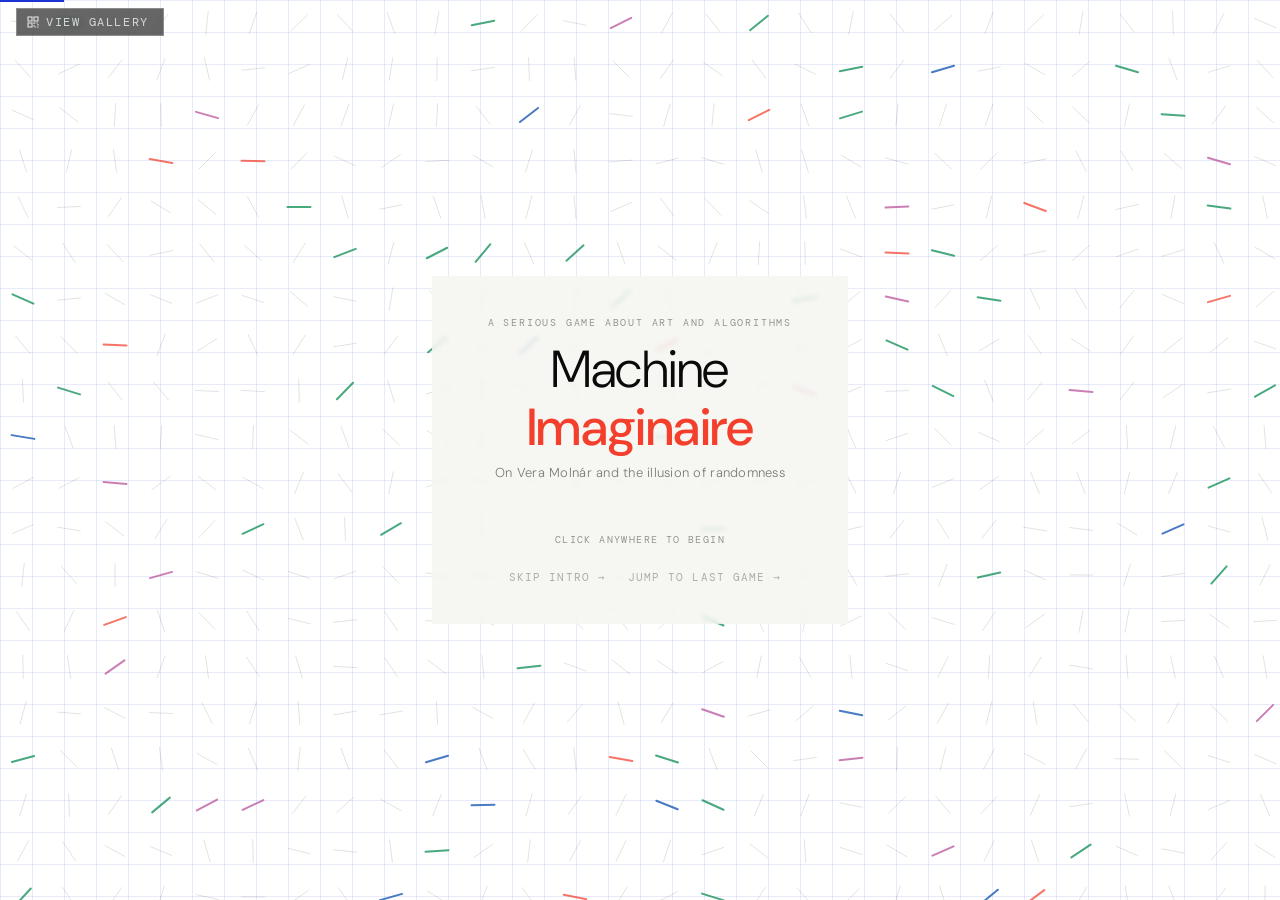
==== commit 5fe1b835: "style: bump text size ~20% further, fix low-contrast and yellow-on-white text - Raise font sizes ano" ====
--- a/index.html
+++ b/index.html
@@ -232,6 +232,7 @@
           <div class="game1-play-rule">
             <strong>Odd</strong> → mark &nbsp;·&nbsp; <strong>Even</strong> → empty
           </div>
+          <button class="rule-toggle-btn" id="g1-rule-btn" onclick="toggleRulePanel('g1')" title="Show the rule">?</button>
           <button class="skip-game-btn" onclick="showLevelTransition('Game skipped','Inclinaisons','03 — Execute the algorithm',()=>goToSketchScene(),'incl')" style="padding:0 10px;flex-shrink:0;">Skip game →</button>
           <div class="game1-counters">
             <div class="game1-counter">
@@ -244,6 +245,9 @@
             </div>
           </div>
         </div>
+        <div class="rule-panel" id="g1-rule-panel">
+          <strong>Odd</strong> number → place a mark. <strong>Even</strong> number → leave the cell empty. That's the whole rule — you never need to remember it, it's always right here.
+        </div>
       </div>
       <!-- POST: compass + voice card -->
       <div id="g1-post-card" style="display:none;" onclick="advanceGame1Post()">
@@ -271,7 +275,7 @@
         <svg id="sketch-svg" style="position:absolute;top:0;left:0;width:100%;height:100%;pointer-events:none;overflow:visible;"
           viewBox="0 0 900 660" preserveAspectRatio="none"></svg>
       </div>
-      <div style="font-family:'DM Mono',monospace;font-size:9px;letter-spacing:0.08em;text-transform:uppercase;color:var(--mid);margin-top:6px;">
+      <div style="font-family:'DM Mono',monospace;font-size:11px;letter-spacing:0.08em;text-transform:uppercase;color:var(--mid);margin-top:6px;">
         Vera Molnár, study for <em style="font-style:italic;text-transform:none;">Inclinaisons</em>, 27 May 1971.
       </div>
     </div>
@@ -438,6 +442,7 @@
           <div class="incl-rule-text">
             Roll → look up → select orientation · <strong>81–00</strong> = blank
           </div>
+          <button class="rule-toggle-btn" id="incl-rule-btn" onclick="toggleRulePanel('incl')" title="Show the rule">?</button>
           <button class="skip-game-btn" onclick="showLevelTransition('Game skipped','Your algorithm','06 — Design your own',()=>startFreeComp(),'free')" style="padding:0 10px;flex-shrink:0;">Skip game →</button>
           <div class="incl-counters">
             <div class="incl-counter">
@@ -449,6 +454,13 @@
               <span class="incl-counter-lbl">wrong</span>
             </div>
           </div>
+        </div>
+        <div class="rule-panel" id="incl-rule-panel">
+          <ol>
+            <li>Roll the dice — the two digits together make one number, 01 through 00.</li>
+            <li>Find that number's range in the lookup table.</li>
+            <li>Place a line at the orientation the table gives you — or, for <strong>81–00</strong>, leave the cell blank.</li>
+          </ol>
         </div>
       </div>
       <!-- POST narration -->
@@ -663,7 +675,11 @@
         <p id="od-voice-text"></p>
         <div class="voice-nav">
           <button class="voice-back" id="od-back-btn" onclick="goBackODVoice(event)">← back</button>
+          <button class="rule-toggle-btn" id="od-rule-btn" onclick="event.stopPropagation();toggleRulePanel('od')" title="Show the rule" style="display:none;">?</button>
           <span class="voice-tap" id="od-voice-tap">click to continue</span>
+        </div>
+        <div class="rule-panel" id="od-rule-panel" onclick="event.stopPropagation()">
+          The <strong>Disturbance</strong> slider sets how much deviation to introduce. The buttons below it — Uniform, Progressive, Radial, Inverse — set where across the grid that deviation falls.
         </div>
       </div>
     </div>
--- a/style.css
+++ b/style.css
@@ -53,7 +53,7 @@
   display:flex;align-items:center;gap:7px;
   background:rgba(0,0,0,0.6);border:1px solid rgba(255,255,255,0.25);
   padding:5px 14px 5px 10px;cursor:pointer;
-  font-family:'DM Mono',monospace;font-size:9px;letter-spacing:0.13em;
+  font-family:'DM Mono',monospace;font-size:12px;letter-spacing:0.13em;
   text-transform:uppercase;color:rgba(255,255,255,0.75);
   transition:all 0.2s;backdrop-filter:blur(4px);
 }
@@ -65,9 +65,9 @@
 #gallery-overlay.open { display:flex; }
 .gallery-inner { width:min(720px,94vw);display:flex;flex-direction:column;gap:24px; }
 .gallery-header { display:flex;justify-content:space-between;align-items:baseline; }
-.gallery-title { font-family:'DM Mono',monospace;font-size:10px;letter-spacing:0.16em;
+.gallery-title { font-family:'DM Mono',monospace;font-size:12px;letter-spacing:0.16em;
   text-transform:uppercase;color:rgba(255,255,255,0.4); }
-.gallery-close { font-family:'DM Mono',monospace;font-size:9px;letter-spacing:0.12em;
+.gallery-close { font-family:'DM Mono',monospace;font-size:12px;letter-spacing:0.12em;
   text-transform:uppercase;color:rgba(255,255,255,0.3);background:none;border:none;cursor:pointer; }
 .gallery-close:hover { color:#fff; }
 .gallery-slots { display:grid;grid-template-columns:repeat(3,1fr);gap:16px; }
@@ -78,10 +78,10 @@
 .gallery-slot.unlocked { border-color:rgba(255,255,255,0.2); }
 .gallery-slot img { width:100%;height:100%;object-fit:contain; }
 .gallery-slot-lock { font-size:20px;color:rgba(255,255,255,0.12); }
-.gallery-slot-label { font-family:'DM Mono',monospace;font-size:8px;letter-spacing:0.1em;
+.gallery-slot-label { font-family:'DM Mono',monospace;font-size:11px;letter-spacing:0.1em;
   text-transform:uppercase;color:rgba(255,255,255,0.25);text-align:center;padding:0 8px; }
 .gallery-slot.unlocked .gallery-slot-label { color:rgba(255,255,255,0.5); }
-.gallery-resume-btn { align-self:center;font-family:'DM Sans',sans-serif;font-size:13px;
+.gallery-resume-btn { align-self:center;font-family:'DM Sans',sans-serif;font-size:17.5px;
   padding:11px 28px;background:var(--accent1,#1a35d4);color:#fff;border:none;cursor:pointer; }
 .gallery-resume-btn:hover { opacity:0.85; }
 
@@ -93,21 +93,21 @@
 @keyframes lvlFade { from{opacity:0;}to{opacity:1;} }
 .lt-inner { position:relative;z-index:10;text-align:center;
   display:flex;flex-direction:column;gap:16px;align-items:center;padding:40px; }
-.lt-complete { font-family:'DM Mono',monospace;font-size:9px;letter-spacing:0.22em;
+.lt-complete { font-family:'DM Mono',monospace;font-size:11px;letter-spacing:0.22em;
   text-transform:uppercase;color:rgba(255,255,255,0.55); }
 .lt-title { font-size:clamp(28px,5vw,48px);font-weight:300;color:#fff;line-height:1.1;letter-spacing:-0.01em; }
 .lt-title span { font-weight:500; }
 .lt-bar { width:140px;height:2px;background:var(--lt-accent,#fff);opacity:0.8; }
-.lt-sub { font-family:'DM Mono',monospace;font-size:10px;letter-spacing:0.14em;
+.lt-sub { font-family:'DM Mono',monospace;font-size:12px;letter-spacing:0.14em;
   text-transform:uppercase;color:rgba(255,255,255,0.55); }
-.lt-btn { margin-top:18px;font-family:'DM Sans',sans-serif;font-size:13px;
+.lt-btn { margin-top:18px;font-family:'DM Sans',sans-serif;font-size:17.5px;
   padding:12px 32px;background:#fff;color:var(--lt-bg,#0a0a0a);border:none;cursor:pointer;
   letter-spacing:0.02em;font-weight:400; }
 .lt-btn:hover { opacity:0.88; }
 
 /* ── Sources ── */
 #cite-btn { position:fixed;bottom:16px;right:20px;font-family:'DM Mono',monospace;
-  font-size:9px;letter-spacing:0.1em;text-transform:uppercase;
+  font-size:12px;letter-spacing:0.1em;text-transform:uppercase;
   color:rgba(255,255,255,0.2);background:none;border:none;cursor:pointer;z-index:200; }
 #cite-btn:hover { color:rgba(255,255,255,0.6); }
 #cite-overlay { display:none;position:fixed;inset:0;background:rgba(10,10,10,0.94);
@@ -119,7 +119,7 @@
 .cite-box p { font-size:12px;color:var(--black);line-height:1.8;margin-bottom:10px;
   padding-left:1.4em;text-indent:-1.4em; }
 .cite-close { display:block;width:100%;margin-top:20px;font-family:'DM Sans',sans-serif;
-  font-size:12px;letter-spacing:0.08em;text-transform:uppercase;padding:10px;
+  font-size:16px;letter-spacing:0.08em;text-transform:uppercase;padding:10px;
   background:var(--black);color:#fff;border:none;cursor:pointer; }
 
 /* ── Title ── */
@@ -146,8 +146,8 @@
 .section-prog-wrap { width:min(560px,90vw);margin-bottom:5px;display:flex;align-items:center;gap:8px; }
 .section-prog-track { flex:1;height:2px;background:rgba(0,0,0,0.08); }
 .section-prog-fill { height:100%;background:var(--accent1,var(--blue));transition:width 0.35s ease; }
-.section-prog-label { font-family:'DM Mono',monospace;font-size:8px;letter-spacing:0.1em;
-  text-transform:uppercase;color:rgba(0,0,0,0.25);white-space:nowrap;min-width:36px;text-align:right; }
+.section-prog-label { font-family:'DM Mono',monospace;font-size:11px;letter-spacing:0.1em;
+  text-transform:uppercase;color:rgba(0,0,0,0.25);white-space:nowrap;min-width:42px;text-align:right; }
 .voice-anchor.on-dark .section-prog-track { background:rgba(255,255,255,0.1); }
 .voice-anchor.on-dark .section-prog-label { color:rgba(255,255,255,0.25); }
 .compass-motif { margin-bottom:0; }
@@ -158,7 +158,7 @@
 .voice-card p { font-size:clamp(14px,2.2vw,17px);font-weight:300;line-height:1.65;color:var(--black); }
 .voice-card p em { font-style:normal;color:var(--accent1,var(--blue));font-weight:500; }
 .voice-nav { display:flex;justify-content:space-between;align-items:center;margin-top:10px; }
-.voice-back { font-family:'DM Mono',monospace;font-size:9px;letter-spacing:0.1em;
+.voice-back { font-family:'DM Mono',monospace;font-size:11px;letter-spacing:0.1em;
   text-transform:uppercase;color:rgba(0,0,0,0.22);background:none;border:none;
   cursor:pointer;padding:0;transition:color 0.2s; }
 .voice-back:hover { color:var(--accent1,var(--blue)); }
@@ -171,15 +171,36 @@
 .voice-card.on-dark .voice-back:hover { color:var(--accent1); }
 .voice-card.on-dark .voice-tap { color:rgba(255,255,255,0.4); }
 
+/* ── On-demand rule panel (shared across all three games) ── */
+.rule-toggle-btn {
+  width:23px;height:23px;flex-shrink:0;border-radius:50%;
+  font-family:'DM Mono',monospace;font-size:13px;line-height:1;
+  color:rgba(0,0,0,0.35);background:none;border:1px solid rgba(0,0,0,0.2);
+  cursor:pointer;display:flex;align-items:center;justify-content:center;
+  transition:color 0.15s,border-color 0.15s,background 0.15s;
+}
+.rule-toggle-btn:hover { color:var(--accent1,#1a35d4);border-color:var(--accent1,#1a35d4); }
+.rule-toggle-btn.open { color:#fff;background:var(--accent1,#1a35d4);border-color:var(--accent1,#1a35d4); }
+.rule-panel {
+  display:none;width:100%;box-sizing:border-box;
+  background:rgba(0,0,0,0.03);border-left:3px solid var(--accent1,#1a35d4);
+  padding:10px 14px;margin-top:10px;
+  font-family:'DM Sans',sans-serif;font-size:16px;font-weight:300;line-height:1.55;color:var(--black);
+}
+.rule-panel.open { display:block; }
+.rule-panel strong { font-weight:500;color:var(--accent1,#1a35d4); }
+.rule-panel ol { margin:4px 0 0 16px;padding:0; }
+.rule-panel li { margin-bottom:2px; }
+
 /* ── Game 1 play card ── */
 .game1-play-card { background:#fff;width:min(560px,90vw);padding:14px 22px;
   border-top:3px solid var(--accent1,#f33f2c);
   display:flex;align-items:center;justify-content:space-between;gap:12px; }
-.game1-play-rule { font-size:13px;font-weight:300;color:var(--black);line-height:1.5; }
+.game1-play-rule { font-size:17.5px;font-weight:300;color:var(--black);line-height:1.5; }
 .game1-play-rule strong { font-weight:500;color:var(--accent1,#f33f2c); }
 .game1-counters { display:flex;gap:14px;flex-shrink:0; }
 .game1-counter { display:flex;flex-direction:column;align-items:center;gap:1px; }
-.game1-counter-val { font-family:'DM Mono',monospace;font-size:18px;font-weight:500;color:var(--black);line-height:1; }
+.game1-counter-val { font-family:'DM Mono',monospace;font-size:24px;font-weight:500;color:var(--black);line-height:1; }
 .count-flash { animation:countFlash 0.5s ease; }
 @keyframes countFlash {
   0%{transform:scale(1);}
@@ -193,7 +214,7 @@
 }
 @keyframes cellErr { 0%{background:rgba(232,57,26,0.5);}100%{background:rgba(232,57,26,0.0);} }
 .game1-counter-val.wrong-val { color:var(--red); }
-.game1-counter-lbl { font-family:'DM Mono',monospace;font-size:8px;letter-spacing:0.08em;text-transform:uppercase;color:var(--mid); }
+.game1-counter-lbl { font-family:'DM Mono',monospace;font-size:11px;letter-spacing:0.08em;text-transform:uppercase;color:var(--mid); }
 
 /* ── Algo explainer ── */
 .algo-main-area { position:absolute;top:36px;left:0;right:0;bottom:150px;
@@ -218,7 +239,7 @@
 .game1-num.waiting { color:rgba(0,0,0,0.15); }
 .game1-btns { display:flex;gap:10px; }
 .game1-btn { width:110px;height:60px;border:1.5px solid rgba(0,0,0,0.12);background:#fff;
-  cursor:pointer;font-family:'DM Mono',monospace;font-size:10px;letter-spacing:0.1em;
+  cursor:pointer;font-family:'DM Mono',monospace;font-size:13px;letter-spacing:0.1em;
   text-transform:uppercase;color:var(--mid);
   display:flex;flex-direction:column;align-items:center;justify-content:center;gap:4px;
   transition:all 0.15s; }
@@ -236,7 +257,7 @@
 .game1-cell canvas { position:absolute;top:0;left:0;width:100%;height:100%;display:block; }
 .game1-cell.filled { background:var(--accent-lt,#fdecea); }
 .game1-cell.current-cell { border-color:var(--accent1);background:rgba(243,63,44,0.06); }
-.game1-grid-label { font-family:'DM Mono',monospace;font-size:8px;letter-spacing:0.1em;
+.game1-grid-label { font-family:'DM Mono',monospace;font-size:11px;letter-spacing:0.1em;
   text-transform:uppercase;color:var(--mid); }
 
 /* ── Sketch ── */
@@ -256,7 +277,7 @@
   display:flex;flex-direction:column;align-items:center;justify-content:flex-start;
   gap:10px;padding-top:4px;
 }
-.incl-dice-label { font-family:'DM Mono',monospace;font-size:8px;letter-spacing:0.12em;
+.incl-dice-label { font-family:'DM Mono',monospace;font-size:11px;letter-spacing:0.12em;
   text-transform:uppercase;color:rgba(0,0,0,0.3);text-align:center; }
 .incl-dice-wrap { display:flex;gap:6px;align-items:center; }
 .incl-die { cursor:pointer;transition:transform 0.1s; }
@@ -280,10 +301,10 @@
 .incl-blank-confirm {
   display:flex;flex-direction:column;align-items:center;gap:6px;
 }
-.incl-blank-label { font-family:'DM Mono',monospace;font-size:9px;letter-spacing:0.08em;
+.incl-blank-label { font-family:'DM Mono',monospace;font-size:12px;letter-spacing:0.08em;
   text-transform:uppercase;color:rgba(0,0,0,0.35);text-align:center;line-height:1.6; }
 .incl-confirm-btn {
-  font-family:'DM Sans',sans-serif;font-size:11px;padding:7px 14px;
+  font-family:'DM Sans',sans-serif;font-size:15px;padding:7px 14px;
   background:rgba(0,0,0,0.08);border:1px solid rgba(0,0,0,0.15);
   color:var(--black);cursor:pointer;width:100%;transition:all 0.15s;
 }
@@ -291,20 +312,20 @@
 
 /* Middle col: lookup table */
 .incl-table-col { display:flex;flex-direction:column;gap:6px;overflow-y:auto; }
-.incl-table-lbl { font-family:'DM Mono',monospace;font-size:8px;letter-spacing:0.12em;
-  text-transform:uppercase;color:var(--mid);flex-shrink:0; }
+.incl-table-lbl { font-family:'DM Mono',monospace;font-size:11px;letter-spacing:0.12em;
+  text-transform:uppercase;color:rgba(0,0,0,0.62);flex-shrink:0; }
 .incl-table { border-collapse:collapse;width:100%; }
-.incl-table th { font-family:'DM Mono',monospace;font-size:7px;letter-spacing:0.08em;
+.incl-table th { font-family:'DM Mono',monospace;font-size:9.5px;letter-spacing:0.08em;
   text-transform:uppercase;color:var(--mid);font-weight:400;padding:3px 5px;
   border-bottom:1px solid rgba(0,117,184,0.2);text-align:left; }
 .incl-table td { padding:3px 5px;border-bottom:0.5px solid rgba(0,117,184,0.06);
-  font-family:'DM Mono',monospace;font-size:10px;color:var(--black); }
+  font-family:'DM Mono',monospace;font-size:13px;color:var(--black); }
 .incl-table tr.active-row td { background:var(--accent1,#02874c);color:#fff; }
 .incl-table tr.blank-row td { color:rgba(0,0,0,0.35);font-style:italic; }
 
 /* Right col: orient buttons + grid */
 .incl-right-col { display:flex;flex-direction:column;gap:8px;min-width:0; }
-.incl-orient-lbl { font-family:'DM Mono',monospace;font-size:8px;letter-spacing:0.12em;
+.incl-orient-lbl { font-family:'DM Mono',monospace;font-size:11px;letter-spacing:0.12em;
   text-transform:uppercase;color:var(--mid); }
 .incl-orient-grid { display:grid;grid-template-columns:repeat(4,1fr);gap:3px;margin-bottom:4px; }
 .incl-orient-btn { height:38px;border:1.5px solid rgba(0,117,184,0.2);background:#fff;cursor:pointer;
@@ -314,9 +335,9 @@
 .incl-orient-btn.correct { background:var(--accent1);border-color:var(--accent1); }
 .incl-orient-btn.wrong-pick { background:var(--red);border-color:var(--red); }
 .incl-orient-btn:disabled { opacity:0.3;cursor:default; }
-.incl-orient-btn span { font-family:'DM Mono',monospace;font-size:7px;color:var(--mid); }
+.incl-orient-btn span { font-family:'DM Mono',monospace;font-size:9.5px;color:var(--mid); }
 .incl-orient-btn.correct span,.incl-orient-btn.wrong-pick span { color:rgba(255,255,255,0.6); }
-.incl-grid-lbl { font-family:'DM Mono',monospace;font-size:8px;letter-spacing:0.1em;
+.incl-grid-lbl { font-family:'DM Mono',monospace;font-size:11px;letter-spacing:0.1em;
   text-transform:uppercase;color:var(--mid); }
 .incl-grid { display:grid;grid-template-columns:repeat(5,1fr);gap:2px;
   width:100%;max-width:min(280px,100%); }
@@ -330,13 +351,13 @@
 .incl-play-card { background:#fff;width:min(560px,90vw);padding:12px 22px;
   border-top:3px solid var(--accent1,#02874c);
   display:flex;align-items:center;justify-content:space-between;gap:12px; }
-.incl-rule-text { font-size:12px;font-weight:300;color:var(--black);line-height:1.5; }
+.incl-rule-text { font-size:16px;font-weight:300;color:var(--black);line-height:1.5; }
 .incl-rule-text strong { font-weight:500;color:var(--accent1,#02874c); }
 .incl-counters { display:flex;gap:14px;flex-shrink:0; }
 .incl-counter { display:flex;flex-direction:column;align-items:center;gap:1px; }
-.incl-counter-val { font-family:'DM Mono',monospace;font-size:16px;font-weight:500;color:var(--black);line-height:1; }
+.incl-counter-val { font-family:'DM Mono',monospace;font-size:21.5px;font-weight:500;color:var(--black);line-height:1; }
 .incl-counter-val.wrong-val { color:var(--red); }
-.incl-counter-lbl { font-family:'DM Mono',monospace;font-size:8px;letter-spacing:0.08em;text-transform:uppercase;color:var(--mid); }
+.incl-counter-lbl { font-family:'DM Mono',monospace;font-size:11px;letter-spacing:0.08em;text-transform:uppercase;color:var(--mid); }
 
 /* ── Artwork reveal ── */
 .artwork-main { position:absolute;top:0;left:0;right:0;bottom:150px;
@@ -349,7 +370,7 @@
 .artwork-img { display:block;max-height:calc(100vh - 220px);max-width:min(640px,88vw);
   width:auto;height:auto;opacity:0;transition:opacity 1.2s ease; }
 .artwork-img.visible { opacity:1; }
-.artwork-caption { font-family:'DM Mono',monospace;font-size:9px;letter-spacing:0.08em;
+.artwork-caption { font-family:'DM Mono',monospace;font-size:12px;letter-spacing:0.08em;
   text-transform:uppercase;color:rgba(255,255,255,0.25);margin-top:10px;text-align:center; }
 
 /* ── Ending ── */
@@ -391,8 +412,8 @@
   display:block;
 }
 .rand-img-caption {
-  font-family:'DM Mono',monospace;font-size:7px;letter-spacing:0.1em;
-  text-transform:uppercase;color:rgba(0,0,0,0.3);text-align:center;line-height:1.6;
+  font-family:'DM Mono',monospace;font-size:10px;letter-spacing:0.1em;
+  text-transform:uppercase;color:rgba(0,0,0,0.62);text-align:center;line-height:1.6;
 }
 .rand-img-placeholder {
   display:flex;flex-direction:column;align-items:center;justify-content:center;
@@ -451,7 +472,7 @@
 .incl-orient-btn.wrong-pick { background:var(--red);border-color:var(--red); }
 .incl-orient-btn:disabled { opacity:0.3;cursor:default; }
 .incl-orient-btn.dragging { opacity:0.5;cursor:grabbing; }
-.incl-orient-btn span { font-family:'DM Mono',monospace;font-size:7px;color:var(--mid); }
+.incl-orient-btn span { font-family:'DM Mono',monospace;font-size:9.5px;color:var(--mid); }
 .incl-orient-btn.correct span,.incl-orient-btn.wrong-pick span { color:rgba(255,255,255,0.6); }
 
 /* Grid cells — drop targets */
@@ -518,7 +539,7 @@
 .die-face.top    { transform:rotateX(90deg)  translateZ(26px); }
 .die-face.bottom { transform:rotateX(-90deg) translateZ(26px); }
 .die-label {
-  font-family:'DM Mono',monospace;font-size:7px;letter-spacing:0.1em;
+  font-family:'DM Mono',monospace;font-size:9.5px;letter-spacing:0.1em;
   text-transform:uppercase;color:rgba(0,0,0,0.3);text-align:center;margin-top:2px;
 }
 .die-result-row {
@@ -531,7 +552,7 @@
 .die-result-num.blank-num { color:rgba(0,0,0,0.2); }
 .die-result-num.shake { animation:shake1 0.35s ease; }
 .die-hint {
-  font-family:'DM Mono',monospace;font-size:8px;letter-spacing:0.08em;
+  font-family:'DM Mono',monospace;font-size:11px;letter-spacing:0.08em;
   text-transform:uppercase;color:rgba(0,0,0,0.25);text-align:center;
 }
 
@@ -563,7 +584,7 @@
 /* PDF download button per slot */
 .gallery-slot-nav {
   position:absolute;top:6px;left:6px;right:6px;
-  font-family:'DM Mono',monospace;font-size:8px;letter-spacing:0.08em;
+  font-family:'DM Mono',monospace;font-size:11px;letter-spacing:0.08em;
   text-transform:uppercase;color:var(--black);
   background:rgba(255,255,255,0.92);border:1px solid rgba(0,0,0,0.15);
   padding:5px 4px;cursor:pointer;opacity:0;transition:opacity 0.18s;
@@ -574,14 +595,14 @@
 .gallery-slot-nav:hover { background:var(--accent1,#0047ad);color:#fff;border-color:var(--accent1,#0047ad); }
 .gallery-slot-download {
   position:absolute;bottom:6px;right:6px;
-  font-family:'DM Mono',monospace;font-size:7px;letter-spacing:0.1em;
+  font-family:'DM Mono',monospace;font-size:9.5px;letter-spacing:0.1em;
   text-transform:uppercase;color:var(--accent1,#1a35d4);
   background:rgba(255,255,255,0.9);border:1px solid rgba(0,0,0,0.12);
   padding:3px 7px;cursor:pointer;opacity:0;transition:opacity 0.2s;
 }
 .gallery-slot:hover .gallery-slot-nav {
   position:absolute;top:6px;left:6px;right:6px;
-  font-family:'DM Mono',monospace;font-size:8px;letter-spacing:0.08em;
+  font-family:'DM Mono',monospace;font-size:11px;letter-spacing:0.08em;
   text-transform:uppercase;color:var(--black);
   background:rgba(255,255,255,0.92);border:1px solid rgba(0,0,0,0.15);
   padding:5px 4px;cursor:pointer;opacity:0;transition:opacity 0.18s;
@@ -892,7 +913,7 @@
 
 /* Skip button on pre-voice cards */
 .skip-game-btn {
-  font-family:'DM Mono',monospace;font-size:8px;letter-spacing:0.1em;
+  font-family:'DM Mono',monospace;font-size:11px;letter-spacing:0.1em;
   text-transform:uppercase;color:rgba(0,0,0,0.3);
   background:none;border:none;cursor:pointer;padding:0 0 0 10px;
   transition:color 0.2s;flex-shrink:0;
@@ -1182,7 +1203,7 @@
 .od-params::-webkit-scrollbar{width:3px;}
 .od-params::-webkit-scrollbar-thumb{background:rgba(0,0,0,0.15);border-radius:2px;}
 .od-title {
-  font-family:'DM Mono',monospace;font-size:9px;letter-spacing:0.12em;
+  font-family:'DM Mono',monospace;font-size:12px;letter-spacing:0.12em;
   text-transform:uppercase;color:rgba(0,0,0,0.4);line-height:1.5;flex-shrink:0;
 }
 
@@ -1192,7 +1213,7 @@
   padding:10px 12px;display:flex;flex-direction:column;gap:6px;flex-shrink:0;
 }
 .od-master-lbl {
-  font-family:'DM Mono',monospace;font-size:9px;letter-spacing:0.1em;
+  font-family:'DM Mono',monospace;font-size:12px;letter-spacing:0.1em;
   text-transform:uppercase;color:#0a0a0a;font-weight:500;
 }
 .od-master-lbl span { color:#0a0a0a; }
@@ -1204,25 +1225,25 @@
 }
 .od-master-ends {
   display:flex;justify-content:space-between;
-  font-family:'DM Mono',monospace;font-size:7px;letter-spacing:0.12em;
+  font-family:'DM Mono',monospace;font-size:9.5px;letter-spacing:0.12em;
   text-transform:uppercase;color:rgba(0,0,0,0.35);
 }
 
 .od-block { display:flex;flex-direction:column;gap:4px;flex-shrink:0; }
 .od-lbl {
-  font-family:'DM Mono',monospace;font-size:7.5px;letter-spacing:0.1em;
-  text-transform:uppercase;color:rgba(0,0,0,0.4);line-height:1.4;
+  font-family:'DM Mono',monospace;font-size:10px;letter-spacing:0.1em;
+  text-transform:uppercase;color:rgba(0,0,0,0.62);line-height:1.4;
 }
 .od-hint-sm {
-  font-family:'DM Mono',monospace;font-size:7px;letter-spacing:0.06em;
-  text-transform:uppercase;color:rgba(0,0,0,0.25);
+  font-family:'DM Mono',monospace;font-size:9.5px;letter-spacing:0.06em;
+  text-transform:uppercase;color:rgba(0,0,0,0.55);
 }
 .od-row { display:flex;gap:4px;flex-wrap:wrap;align-items:center; }
 .od-col { display:flex;flex-direction:column;gap:3px; }
 
 .od-btn {
   padding:5px 9px;border:1.5px solid rgba(0,0,0,0.12);background:#fff;cursor:pointer;
-  font-family:'DM Mono',monospace;font-size:8px;letter-spacing:0.06em;text-transform:uppercase;
+  font-family:'DM Mono',monospace;font-size:11px;letter-spacing:0.06em;text-transform:uppercase;
   color:rgba(0,0,0,0.5);transition:all 0.12s;
   display:flex;align-items:center;justify-content:center;
 }
@@ -1231,17 +1252,17 @@
   background:var(--accent-lt,#fffde7);color:var(--black); }
 
 .od-rule-explain {
-  font-family:'DM Sans',sans-serif;font-size:9.5px;font-weight:300;font-style:italic;
+  font-family:'DM Sans',sans-serif;font-size:12.5px;font-weight:300;font-style:italic;
   color:rgba(0,0,0,0.45);line-height:1.4;margin-bottom:2px;
 }
 .od-rule-btn span {
-  display:block;margin-top:3px;font-size:8.5px;font-weight:300;font-style:normal;
-  color:rgba(0,0,0,0.4);line-height:1.35;
-}
-.od-rule-btn.active span { color:rgba(0,0,0,0.55); }
+  display:block;margin-top:3px;font-size:11.5px;font-weight:300;font-style:normal;
+  color:rgba(0,0,0,0.62);line-height:1.35;
+}
+.od-rule-btn.active span { color:rgba(0,0,0,0.7); }
 .od-rule-btn {
   padding:6px 9px;border:1.5px solid rgba(0,0,0,0.12);background:#fff;cursor:pointer;
-  text-align:left;font-family:'DM Sans',sans-serif;font-size:10px;font-weight:300;
+  text-align:left;font-family:'DM Sans',sans-serif;font-size:13px;font-weight:300;
   color:rgba(0,0,0,0.5);transition:all 0.12s;
 }
 .od-rule-btn:hover { border-color:var(--accent2,#0047ad); }
@@ -1257,7 +1278,7 @@
 .od-col-btn:hover { transform:scale(1.12); }
 
 .od-seed-btn {
-  font-family:'DM Mono',monospace;font-size:8px;letter-spacing:0.08em;text-transform:uppercase;
+  font-family:'DM Mono',monospace;font-size:11px;letter-spacing:0.08em;text-transform:uppercase;
   padding:6px 10px;border:1px solid rgba(0,0,0,0.15);background:#fff;cursor:pointer;
   color:rgba(0,0,0,0.55);transition:all 0.15s;
 }
@@ -1266,7 +1287,7 @@
 /* Canvas */
 .od-canvas-side { display:flex;flex-direction:column;align-items:center;gap:8px;flex-shrink:0; }
 .od-canvas-lbl {
-  font-family:'DM Mono',monospace;font-size:8px;letter-spacing:0.1em;
+  font-family:'DM Mono',monospace;font-size:11px;letter-spacing:0.1em;
   text-transform:uppercase;color:rgba(0,0,0,0.3);align-self:flex-start;
 }
 #od-canvas {
@@ -1275,8 +1296,8 @@
 }
 .od-actions { display:flex;gap:8px;width:min(400px,52vw); }
 .od-save-btn {
-  font-family:'DM Sans',sans-serif;font-size:11px;padding:7px 16px;
-  background:var(--accent2,#0047ad);color:#fff;border:none;cursor:pointer;
+  font-family:'DM Sans',sans-serif;font-size:15px;padding:7px 16px;
+  background:var(--accent2,#0047ad);color:var(--black);border:none;cursor:pointer;
 }
 .od-save-btn:hover { opacity:0.85; }
 .od-versions {
@@ -1289,13 +1310,13 @@
 }
 .od-ver-thumb { width:28px;height:28px;border:0.5px solid rgba(0,0,0,0.08);flex-shrink:0; }
 .od-ver-lbl {
-  font-family:'DM Mono',monospace;font-size:8px;letter-spacing:0.06em;
+  font-family:'DM Mono',monospace;font-size:11px;letter-spacing:0.06em;
   text-transform:uppercase;color:rgba(0,0,0,0.45);flex:1;
 }
 .od-ver-dl {
-  font-family:'DM Mono',monospace;font-size:7px;letter-spacing:0.06em;text-transform:uppercase;
+  font-family:'DM Mono',monospace;font-size:9.5px;letter-spacing:0.06em;text-transform:uppercase;
   padding:3px 7px;border:1px solid rgba(0,0,0,0.12);background:#fff;
-  cursor:pointer;color:var(--accent2,#0047ad);
+  cursor:pointer;color:var(--accent1,#0047ad);
 }
 .od-ver-dl:hover { background:#f2f2f2; }
 
@@ -1330,7 +1351,7 @@
   width:min(440px,86vw);height:min(440px,86vw);object-fit:contain;
 }
 .appr-work-cap {
-  font-family:'DM Mono',monospace;font-size:8px;letter-spacing:0.1em;
+  font-family:'DM Mono',monospace;font-size:11px;letter-spacing:0.1em;
   text-transform:uppercase;color:rgba(0,0,0,0.4);text-align:center;max-width:340px;line-height:1.5;
 }
 .appr-molnar-placeholder {
@@ -1344,7 +1365,7 @@
 }
 .appr-actions { display:flex;gap:12px;flex-wrap:wrap;justify-content:center; }
 .appr-btn {
-  font-family:'DM Sans',sans-serif;font-size:13px;padding:11px 28px;
+  font-family:'DM Sans',sans-serif;font-size:17.5px;padding:11px 28px;
   background:var(--appr-accent,#0047ad);color:#fff;border:none;cursor:pointer;
   letter-spacing:0.02em;
 }
@@ -1382,7 +1403,7 @@
   text-transform:uppercase;color:rgba(0,0,0,0.28);line-height:1.7;
 }
 .od-inspire-work-cap {
-  font-family:'DM Mono',monospace;font-size:8px;letter-spacing:0.08em;
+  font-family:'DM Mono',monospace;font-size:11px;letter-spacing:0.08em;
   text-transform:uppercase;color:rgba(0,0,0,0.45);text-align:center;
 }
 .od-inspire-caption {
@@ -1392,11 +1413,11 @@
 
 /* Reference button in studio */
 .od-ref-btn {
-  font-family:'DM Mono',monospace;font-size:8px;letter-spacing:0.08em;text-transform:uppercase;
+  font-family:'DM Mono',monospace;font-size:11px;letter-spacing:0.08em;text-transform:uppercase;
   padding:6px 11px;border:1px solid rgba(0,0,0,0.18);background:#fff;cursor:pointer;
-  color:var(--accent2,#0047ad);transition:all 0.15s;align-self:flex-start;
-}
-.od-ref-btn:hover { background:var(--accent2,#0047ad);color:#fff;border-color:var(--accent2,#0047ad); }
+  color:var(--accent1,#0047ad);transition:all 0.15s;align-self:flex-start;
+}
+.od-ref-btn:hover { background:var(--accent1,#0047ad);color:#fff;border-color:var(--accent1,#0047ad); }
 
 /* ════ Molnár reference overlay ════ */
 #molnar-ref-overlay {
@@ -1412,7 +1433,7 @@
 }
 .mref-title { font-size:clamp(22px,3.5vw,32px);font-weight:300;color:#0a0a0a;margin-bottom:8px; }
 .mref-sub {
-  font-size:13px;font-weight:300;color:rgba(0,0,0,0.5);
+  font-size:17.5px;font-weight:300;color:rgba(0,0,0,0.5);
   text-align:center;max-width:480px;line-height:1.55;margin-bottom:28px;
 }
 .mref-works { display:flex;gap:22px;justify-content:center;flex-wrap:wrap;margin-bottom:28px; }
@@ -1427,15 +1448,15 @@
   text-transform:uppercase;color:rgba(0,0,0,0.28);line-height:1.7;
 }
 .mref-cap {
-  font-family:'DM Mono',monospace;font-size:9px;letter-spacing:0.06em;text-transform:uppercase;
+  font-family:'DM Mono',monospace;font-size:12px;letter-spacing:0.06em;text-transform:uppercase;
   color:rgba(0,0,0,0.55);text-align:center;line-height:1.5;
 }
 .mref-cap span {
-  display:block;margin-top:5px;font-size:8px;text-transform:none;letter-spacing:0;
+  display:block;margin-top:5px;font-size:11px;text-transform:none;letter-spacing:0;
   color:rgba(0,0,0,0.4);font-family:'DM Sans',sans-serif;font-style:italic;line-height:1.4;
 }
 .mref-close {
-  font-family:'DM Sans',sans-serif;font-size:13px;padding:11px 28px;
+  font-family:'DM Sans',sans-serif;font-size:17.5px;padding:11px 28px;
   background:var(--accent2,#0047ad);color:#fff;border:none;cursor:pointer;
 }
 .mref-close:hover { opacity:0.88; }
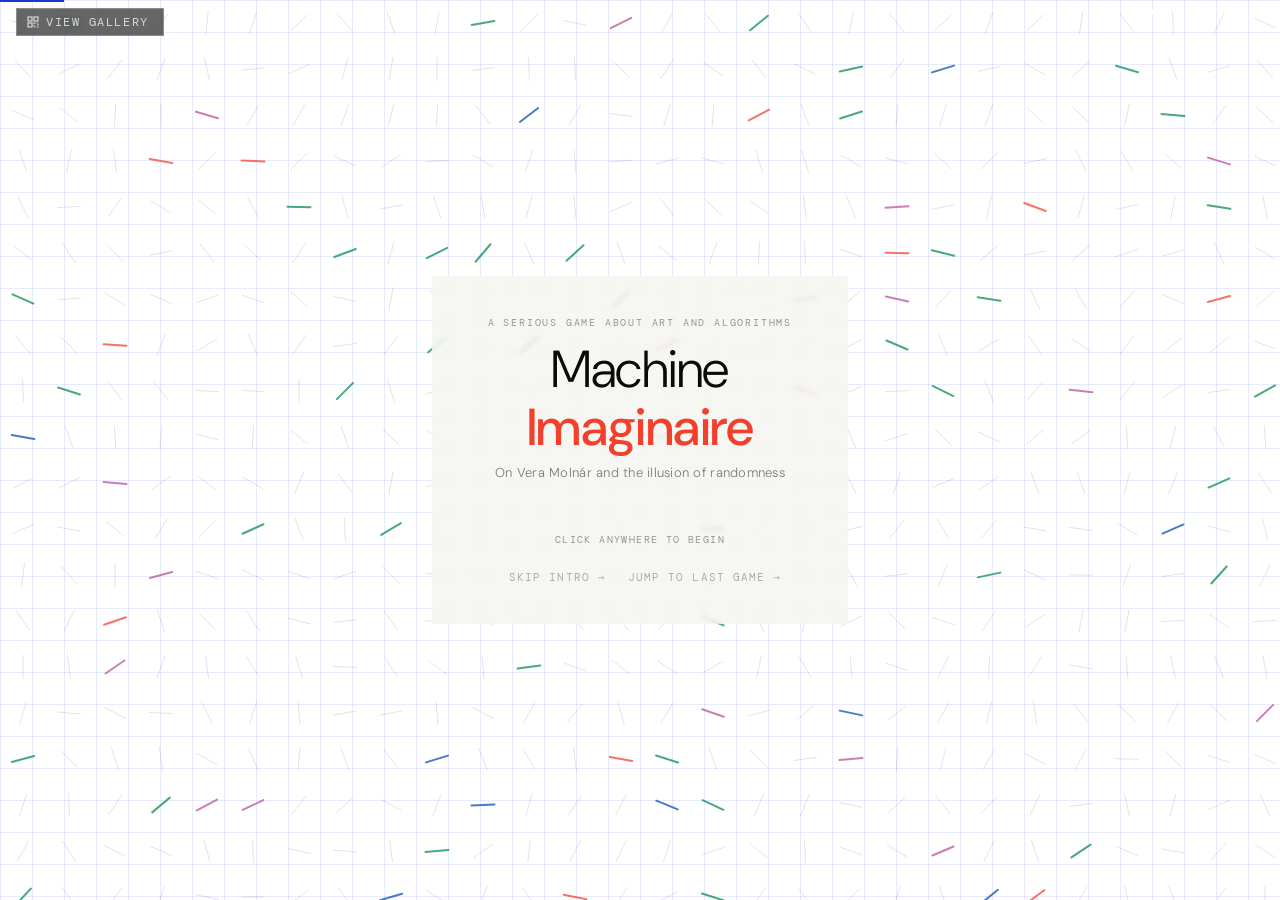
==== commit f6201401: "feat: add Trames chapter — compose superimposed grids (Morellet) New scene s-trames sits between Inc" ====
--- a/index.html
+++ b/index.html
@@ -443,7 +443,7 @@
             Roll → look up → select orientation · <strong>81–00</strong> = blank
           </div>
           <button class="rule-toggle-btn" id="incl-rule-btn" onclick="toggleRulePanel('incl')" title="Show the rule">?</button>
-          <button class="skip-game-btn" onclick="showLevelTransition('Game skipped','Your algorithm','06 — Design your own',()=>startFreeComp(),'free')" style="padding:0 10px;flex-shrink:0;">Skip game →</button>
+          <button class="skip-game-btn" onclick="showLevelTransition('Game skipped','Trames','06 — Superimposition',()=>startTrames(),'trames')" style="padding:0 10px;flex-shrink:0;">Skip game →</button>
           <div class="incl-counters">
             <div class="incl-counter">
               <span class="incl-counter-val" id="incl-correct-count">0</span>
@@ -513,12 +513,74 @@
     </div>
   </div>
 
-
+  <!-- ══ S-TRAMES: SUPERIMPOSITION (Morellet) ══ -->
+  <div class="scene level-trames" id="s-trames">
+    <div class="bg-grid"></div>
+    <div class="scene-heading">06 — Superimposition</div>
+
+    <div class="trm-area" id="trm-area">
+      <div class="trm-canvas-wrap">
+        <canvas id="trm-canvas" width="400" height="400"></canvas>
+        <div class="trm-title" id="trm-title">0°</div>
+        <div class="trm-prompt" id="trm-prompt"></div>
+      </div>
+      <div class="trm-controls" id="trm-controls" style="display:none;">
+        <div class="trm-angle-row" id="trm-angle-row">
+          <button class="trm-angle-btn" onclick="trmAddGrid(15)">15°</button>
+          <button class="trm-angle-btn" onclick="trmAddGrid(22.5)">22.5°</button>
+          <button class="trm-angle-btn" onclick="trmAddGrid(30)">30°</button>
+          <button class="trm-angle-btn" onclick="trmAddGrid(45)">45°</button>
+          <button class="trm-angle-btn" onclick="trmAddGrid(67.5)">67.5°</button>
+          <button class="trm-angle-btn" onclick="trmAddGrid(90)">90°</button>
+        </div>
+        <div class="trm-stack-actions">
+          <button class="trm-stack-btn" id="trm-remove-btn" onclick="trmRemoveLast()" disabled>← Remove last grid</button>
+          <button class="trm-stack-btn" id="trm-reset-btn" onclick="trmStartOver()" disabled>↻ Start over</button>
+        </div>
+      </div>
+    </div>
+
+    <div class="voice-anchor" id="trm-anchor">
+      <div class="section-prog-wrap">
+        <div class="section-prog-track"><div class="section-prog-fill" id="trm-prog-fill" style="width:0%"></div></div>
+        <span class="section-prog-label" id="trm-prog-label">1 / 1</span>
+      </div>
+      <!-- PRE narration -->
+      <div id="trm-pre-card" onclick="advanceTrmPre()" style="display:flex;flex-direction:column;align-items:center;">
+        <canvas id="compass-motif-trm" width="60" height="60" class="compass-motif"></canvas>
+        <div class="voice-card">
+          <p id="trm-pre-text"></p>
+          <div class="voice-nav">
+            <button class="voice-back" id="trm-pre-back" onclick="goBackTrmPre(event)">← back</button>
+            <span class="voice-tap" id="trm-pre-tap">click to continue</span>
+          </div>
+        </div>
+      </div>
+      <!-- PLAY: continue button -->
+      <div id="trm-play-card" style="display:none;">
+        <div class="trm-play-card">
+          <div class="trm-play-hint">[Placeholder] Add at least one more grid, then continue.</div>
+          <button class="trm-continue-btn" id="trm-continue-btn" onclick="trmContinue()" disabled>Continue →</button>
+        </div>
+      </div>
+      <!-- POST narration -->
+      <div id="trm-post-card" style="display:none;" onclick="advanceTrmPost()">
+        <canvas id="compass-motif-trm-post" width="60" height="60" class="compass-motif"></canvas>
+        <div class="voice-card">
+          <p id="trm-post-text"></p>
+          <div class="voice-nav">
+            <button class="voice-back" id="trm-post-back" onclick="goBackTrmPost(event)">← back</button>
+            <span class="voice-tap" id="trm-post-tap">click to continue</span>
+          </div>
+        </div>
+      </div>
+    </div>
+  </div>
 
   <!-- ══ S6 ORDER & DISTURBANCE ══ -->
   <div class="scene level-end" id="s6">
     <div class="bg-grid"></div>
-    <div class="scene-heading">06 — Order and its disturbance</div>
+    <div class="scene-heading">07 — Order and its disturbance</div>
     <!-- Molnár inspiration display (shown during intro narration, above the voice box) -->
     <div id="od-inspire" class="od-inspire">
       <div class="od-inspire-eyebrow" id="od-inspire-eyebrow">Vera Molnár — order and disorder</div>
--- a/style.css
+++ b/style.css
@@ -9,6 +9,7 @@
 .level-1 { --accent1:#f33f2c; --accent2:#0047ad; --accent-lt:#fdecea; }
 .level-2 { --accent1:#02874c; --accent2:#3d3c41; --accent-lt:#e3f5ec; }
 .level-end { --accent1:#0047ad; --accent2:#f8e106; --accent-lt:#fffde7; }
+.level-trames { --accent1:#7c3aed; --accent2:#e8578c; --accent-lt:#f1e9fc; }
 
 html,body { width:100%;height:100%;background:var(--black);
   font-family:'DM Sans',sans-serif;color:var(--black);overflow:hidden; }
@@ -1461,3 +1462,54 @@
 }
 .mref-close:hover { opacity:0.88; }
 
+
+/* ════ Trames (Morellet) — superimposed grids ════ */
+.trm-area {
+  position:absolute;top:36px;left:0;right:0;bottom:150px;
+  display:flex;flex-direction:column;align-items:center;justify-content:center;
+  gap:22px;padding:16px;z-index:5;
+}
+.trm-canvas-wrap { display:flex;flex-direction:column;align-items:center;gap:12px; }
+#trm-canvas {
+  display:block;border:1px solid rgba(0,0,0,0.12);background:#fff;
+  width:min(360px,46vh,70vw);height:min(360px,46vh,70vw);
+}
+.trm-title {
+  font-family:'DM Mono',monospace;font-size:13px;letter-spacing:0.04em;
+  color:rgba(0,0,0,0.7);text-align:center;
+}
+.trm-prompt {
+  font-size:14px;font-weight:300;color:rgba(0,0,0,0.5);
+  text-align:center;max-width:420px;line-height:1.55;
+}
+.trm-controls { display:flex;flex-direction:column;gap:12px;align-items:center;width:min(420px,90vw); }
+.trm-angle-row { display:flex;gap:6px;flex-wrap:wrap;justify-content:center; }
+.trm-angle-btn {
+  padding:7px 11px;border:1.5px solid rgba(0,0,0,0.15);background:#fff;cursor:pointer;
+  font-family:'DM Mono',monospace;font-size:12px;letter-spacing:0.03em;
+  color:rgba(0,0,0,0.6);transition:all 0.15s;
+}
+.trm-angle-btn:hover:not(:disabled) { border-color:#7c3aed;color:#7c3aed; }
+.trm-angle-btn:disabled { opacity:0.3;cursor:default; }
+.trm-stack-actions { display:flex;gap:10px;justify-content:center;flex-wrap:wrap; }
+.trm-stack-btn {
+  font-family:'DM Mono',monospace;font-size:11px;letter-spacing:0.04em;
+  padding:6px 12px;border:1px solid rgba(0,0,0,0.18);background:#fff;cursor:pointer;
+  color:rgba(0,0,0,0.55);transition:all 0.15s;
+}
+.trm-stack-btn:hover:not(:disabled) { border-color:#7c3aed;color:#7c3aed; }
+.trm-stack-btn:disabled { opacity:0.3;cursor:default; }
+
+/* Bottom play card */
+.trm-play-card { background:#fff;width:min(560px,90vw);padding:14px 22px;
+  border-top:3px solid var(--accent1,#7c3aed);
+  display:flex;align-items:center;justify-content:space-between;gap:16px; }
+.trm-play-hint { font-size:14px;font-weight:300;color:var(--black);line-height:1.5; }
+.trm-continue-btn {
+  font-family:'DM Sans',sans-serif;font-size:13px;padding:9px 20px;
+  background:var(--accent1,#7c3aed);color:#fff;border:none;cursor:pointer;
+  white-space:nowrap;transition:opacity 0.2s;
+}
+.trm-continue-btn:hover:not(:disabled) { opacity:0.85; }
+.trm-continue-btn:disabled { opacity:0.3;cursor:default; }
+
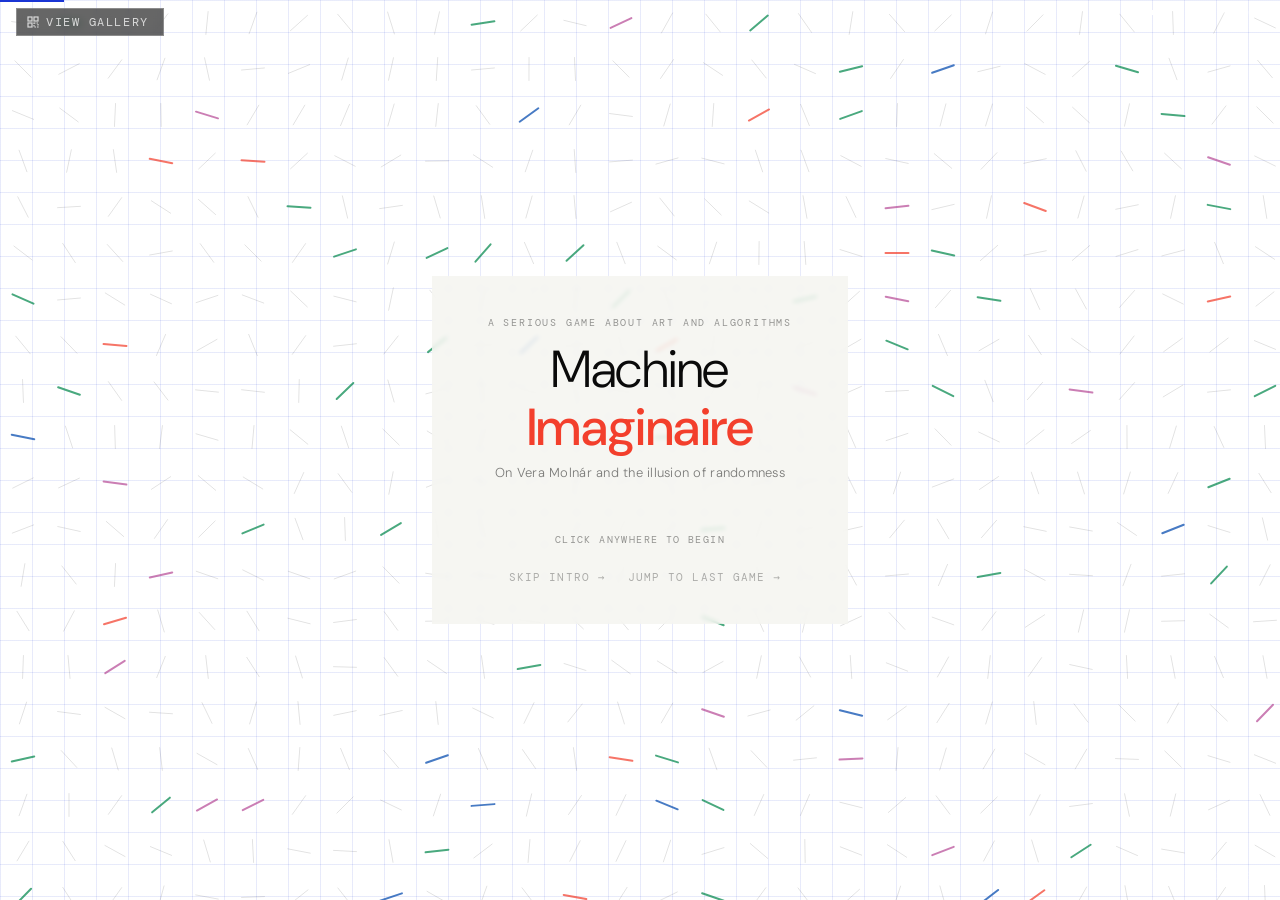
==== commit 0e1e4c76: "content: finalize Trames chapter narration and add missing chapter controls - TRAMES_PRE/POST replac" ====
--- a/index.html
+++ b/index.html
@@ -518,6 +518,25 @@
     <div class="bg-grid"></div>
     <div class="scene-heading">06 — Superimposition</div>
 
+    <!-- Morellet reference display — shown large during TRAMES_PRE lines that cue an image,
+         same slot/pattern as the Molnár chapters' reference-artwork displays. -->
+    <div class="trm-morellet-display" id="trm-morellet-display" style="display:none;">
+      <div class="trm-morellet-eyebrow" id="trm-morellet-eyebrow">François Morellet</div>
+      <div class="trm-morellet-img-box-lg" id="trm-morellet-img-box-lg-1">
+        <img id="trm-morellet-img-1" src="images/morellet-trames.jpg" alt="François Morellet, Trames, 1971" style="max-width:100%;max-height:100%;width:auto;height:auto;object-fit:contain;display:none;" onload="this.style.display='block';this.nextElementSibling.style.display='none';" onerror="this.style.display='none';"/>
+        <div class="trm-morellet-placeholder-lg">
+          <div class="trm-morellet-placeholder-lbl">François Morellet<br>Trames, 1971<br>[name: morellet-trames.jpg]</div>
+        </div>
+      </div>
+      <div class="trm-morellet-img-box-lg" id="trm-morellet-img-box-lg-2" style="display:none;">
+        <img id="trm-morellet-img-2" src="images/morellet-trames-2.jpg" alt="François Morellet, from the Trames series" style="max-width:100%;max-height:100%;width:auto;height:auto;object-fit:contain;display:none;" onload="this.style.display='block';this.nextElementSibling.style.display='none';" onerror="this.style.display='none';"/>
+        <div class="trm-morellet-placeholder-lg">
+          <div class="trm-morellet-placeholder-lbl">François Morellet<br>from the Trames series<br>[name: morellet-trames-2.jpg]</div>
+        </div>
+      </div>
+      <div class="trm-morellet-caption-lg" id="trm-morellet-caption-lg"></div>
+    </div>
+
     <div class="trm-area" id="trm-area">
       <div class="trm-canvas-wrap">
         <canvas id="trm-canvas" width="400" height="400"></canvas>
@@ -559,7 +578,8 @@
       <!-- PLAY: continue button -->
       <div id="trm-play-card" style="display:none;">
         <div class="trm-play-card">
-          <div class="trm-play-hint">[Placeholder] Add at least one more grid, then continue.</div>
+          <div class="trm-play-hint">Add at least one more grid, then continue.</div>
+          <button class="skip-game-btn" onclick="showLevelTransition('Game skipped','Order &amp; Disturbance','07 — Design your own algorithm',()=>startFreeComp(),'free')" style="padding:0 10px;flex-shrink:0;">Skip game →</button>
           <button class="trm-continue-btn" id="trm-continue-btn" onclick="trmContinue()" disabled>Continue →</button>
         </div>
       </div>
--- a/style.css
+++ b/style.css
@@ -1482,6 +1482,35 @@
   font-size:14px;font-weight:300;color:rgba(0,0,0,0.5);
   text-align:center;max-width:420px;line-height:1.55;
 }
+
+/* Large Morellet reference display — same slot/pattern as the Molnár chapters'
+   reference-artwork displays (e.g. .od-inspire): shown during specific TRAMES_PRE
+   lines, replacing the compose canvas rather than sitting shrunk beside it. */
+.trm-morellet-display {
+  position:absolute;top:36px;left:0;right:0;bottom:150px;
+  display:flex;flex-direction:column;align-items:center;justify-content:center;
+  gap:14px;padding:16px;z-index:5;
+}
+.trm-morellet-eyebrow {
+  font-family:'DM Mono',monospace;font-size:11px;letter-spacing:0.14em;
+  text-transform:uppercase;color:rgba(124,58,237,0.7);text-align:center;
+}
+.trm-morellet-img-box-lg {
+  width:min(440px,60vh,80vw);height:min(440px,60vh,80vw);
+  background:rgba(124,58,237,0.05);border:1px solid rgba(124,58,237,0.2);
+  display:flex;align-items:center;justify-content:center;overflow:hidden;padding:14px;
+}
+.trm-morellet-placeholder-lg { display:flex;flex-direction:column;align-items:center;justify-content:center;gap:4px;padding:8px;text-align:center; }
+.trm-morellet-placeholder-lbl {
+  font-family:'DM Mono',monospace;font-size:10px;letter-spacing:0.06em;
+  text-transform:uppercase;color:rgba(124,58,237,0.5);line-height:1.7;
+}
+.trm-morellet-caption-lg {
+  font-family:'DM Mono',monospace;font-size:11px;letter-spacing:0.04em;
+  color:rgba(0,0,0,0.55);text-align:center;line-height:1.5;
+}
+.trm-morellet-caption-lg em { font-style:italic; }
+
 .trm-controls { display:flex;flex-direction:column;gap:12px;align-items:center;width:min(420px,90vw); }
 .trm-angle-row { display:flex;gap:6px;flex-wrap:wrap;justify-content:center; }
 .trm-angle-btn {
